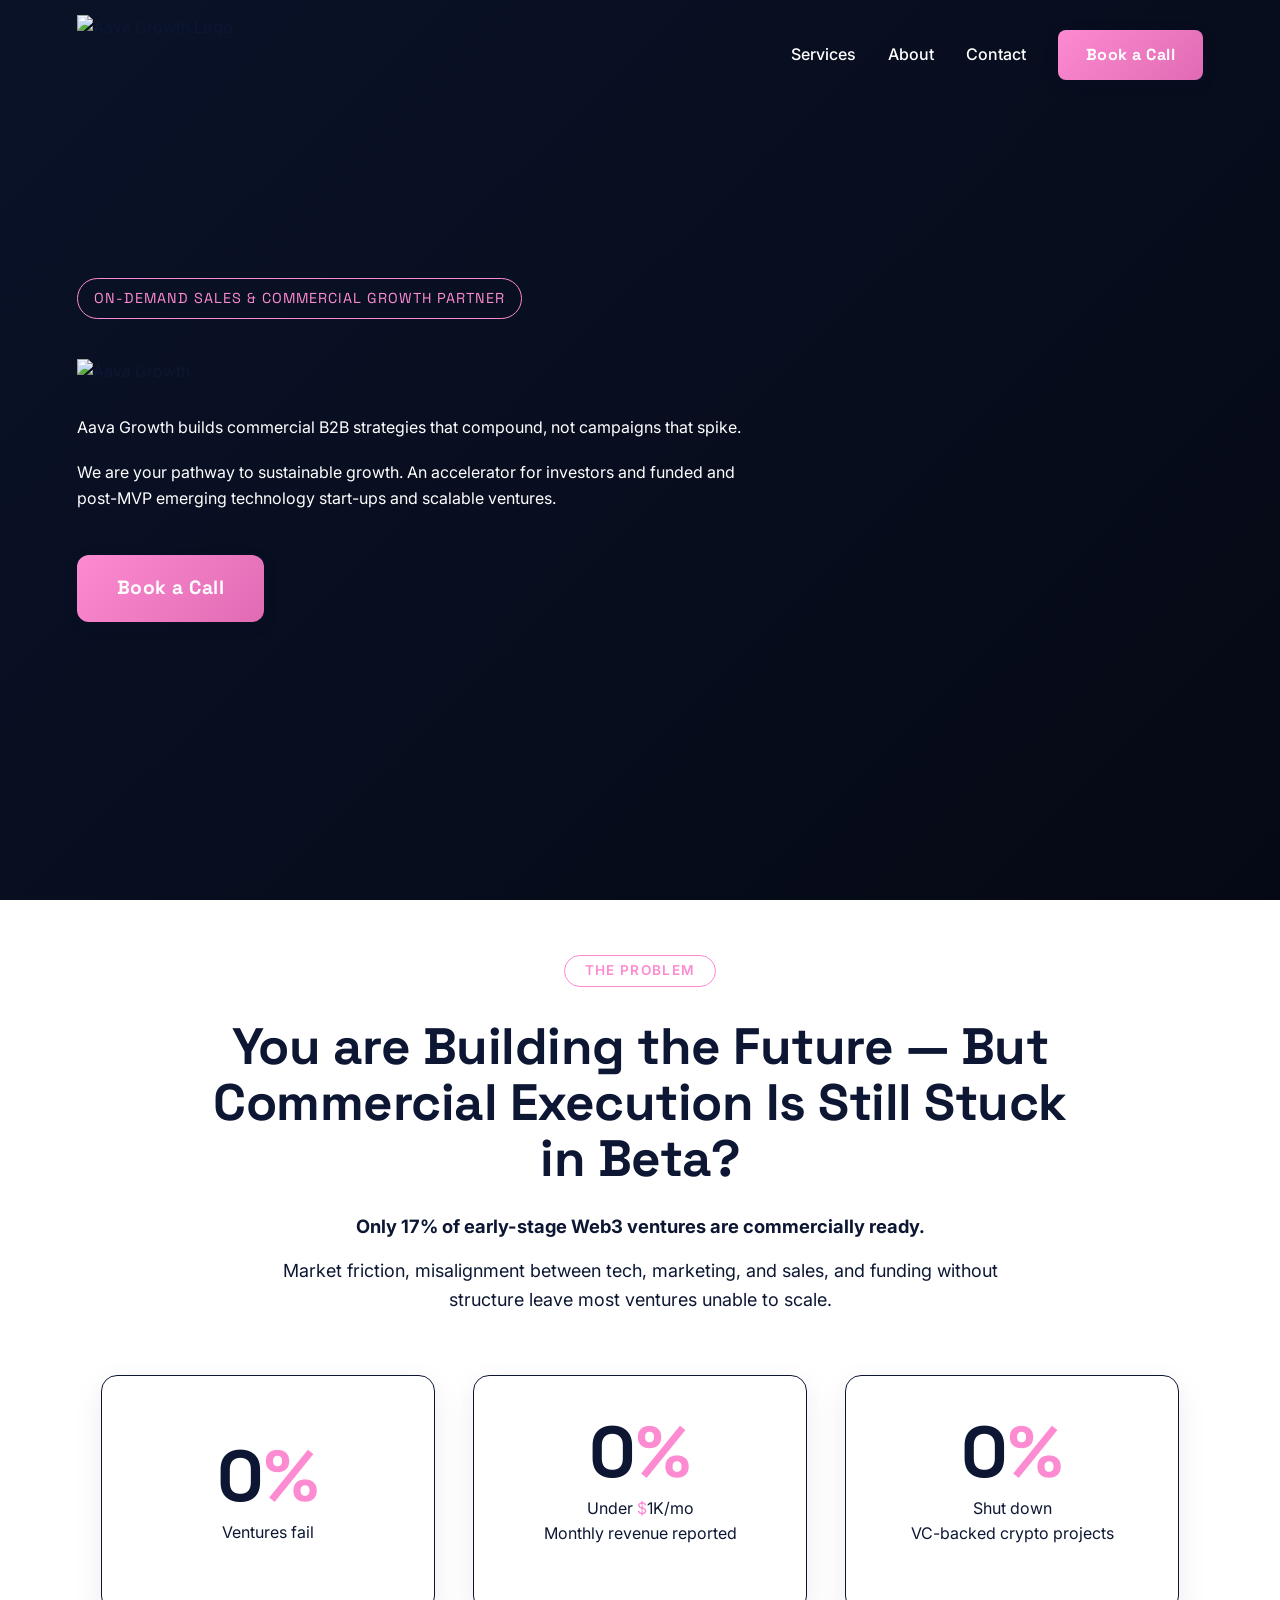
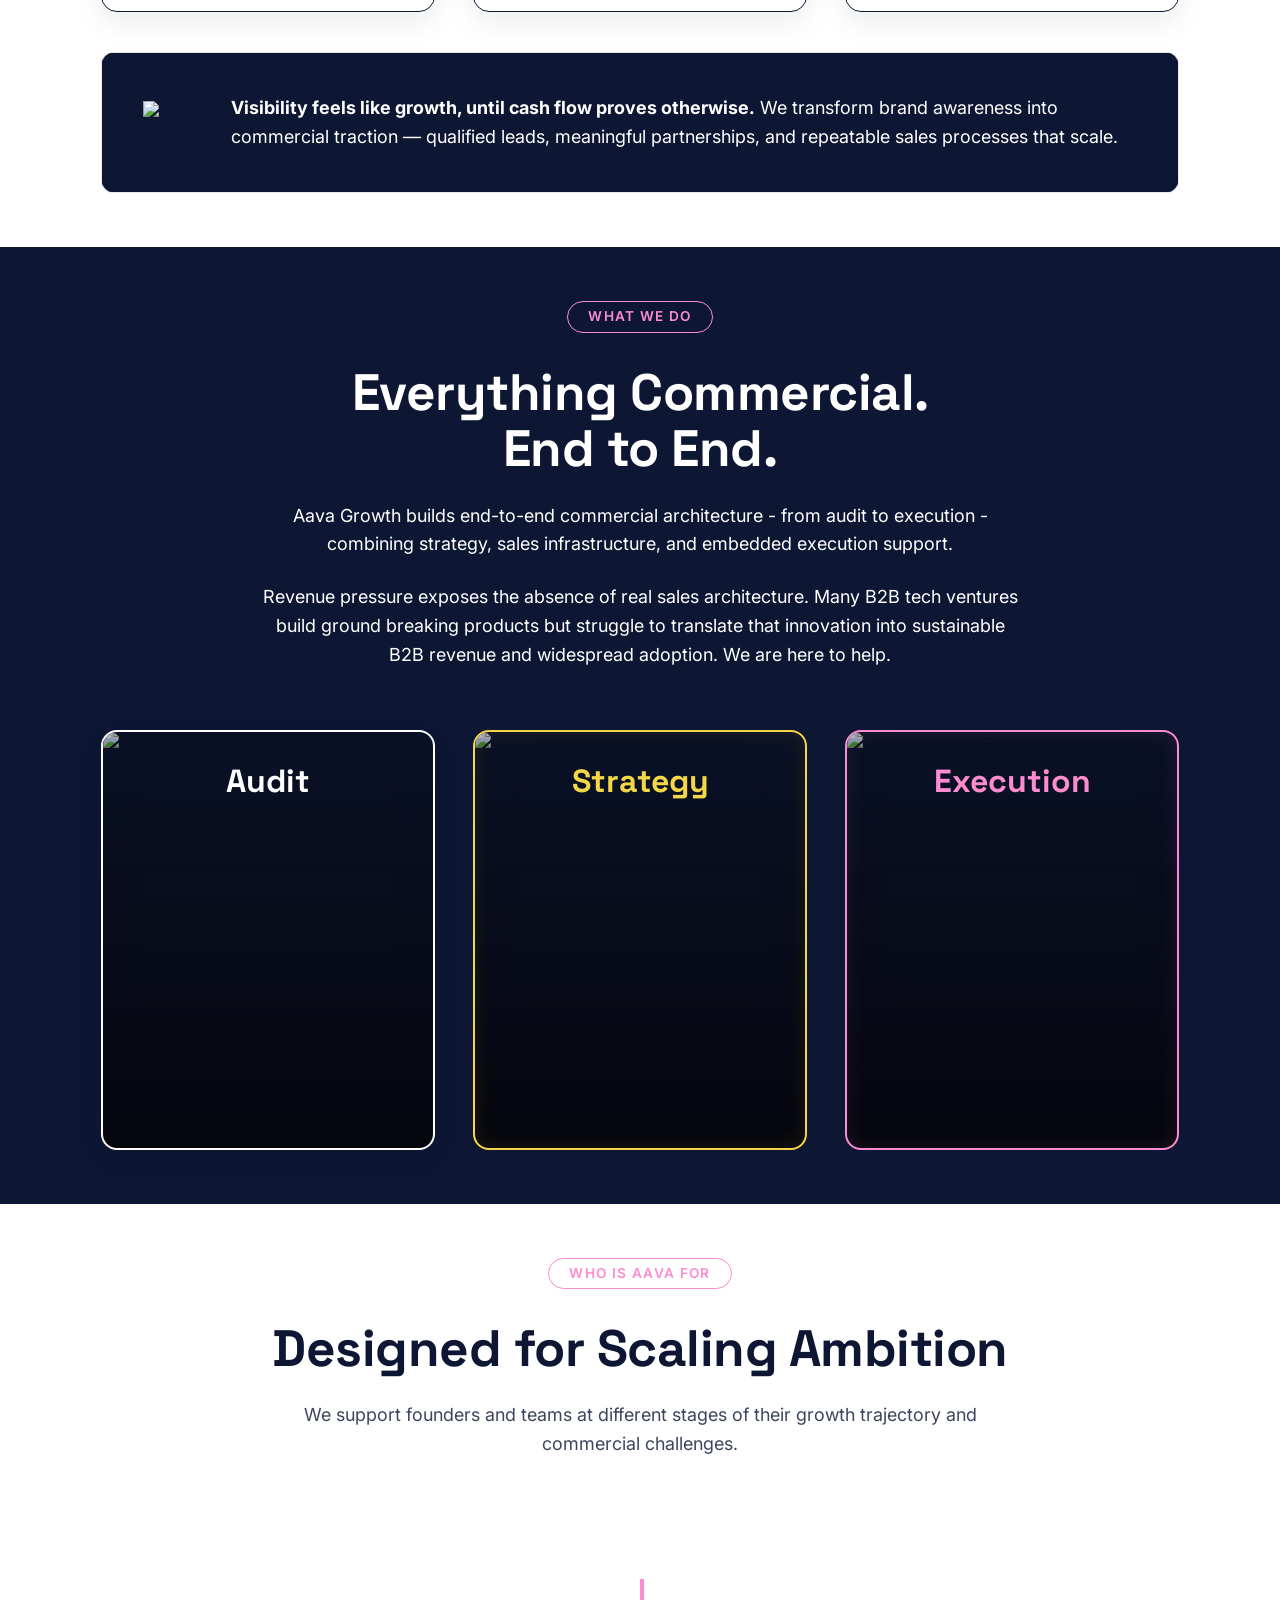
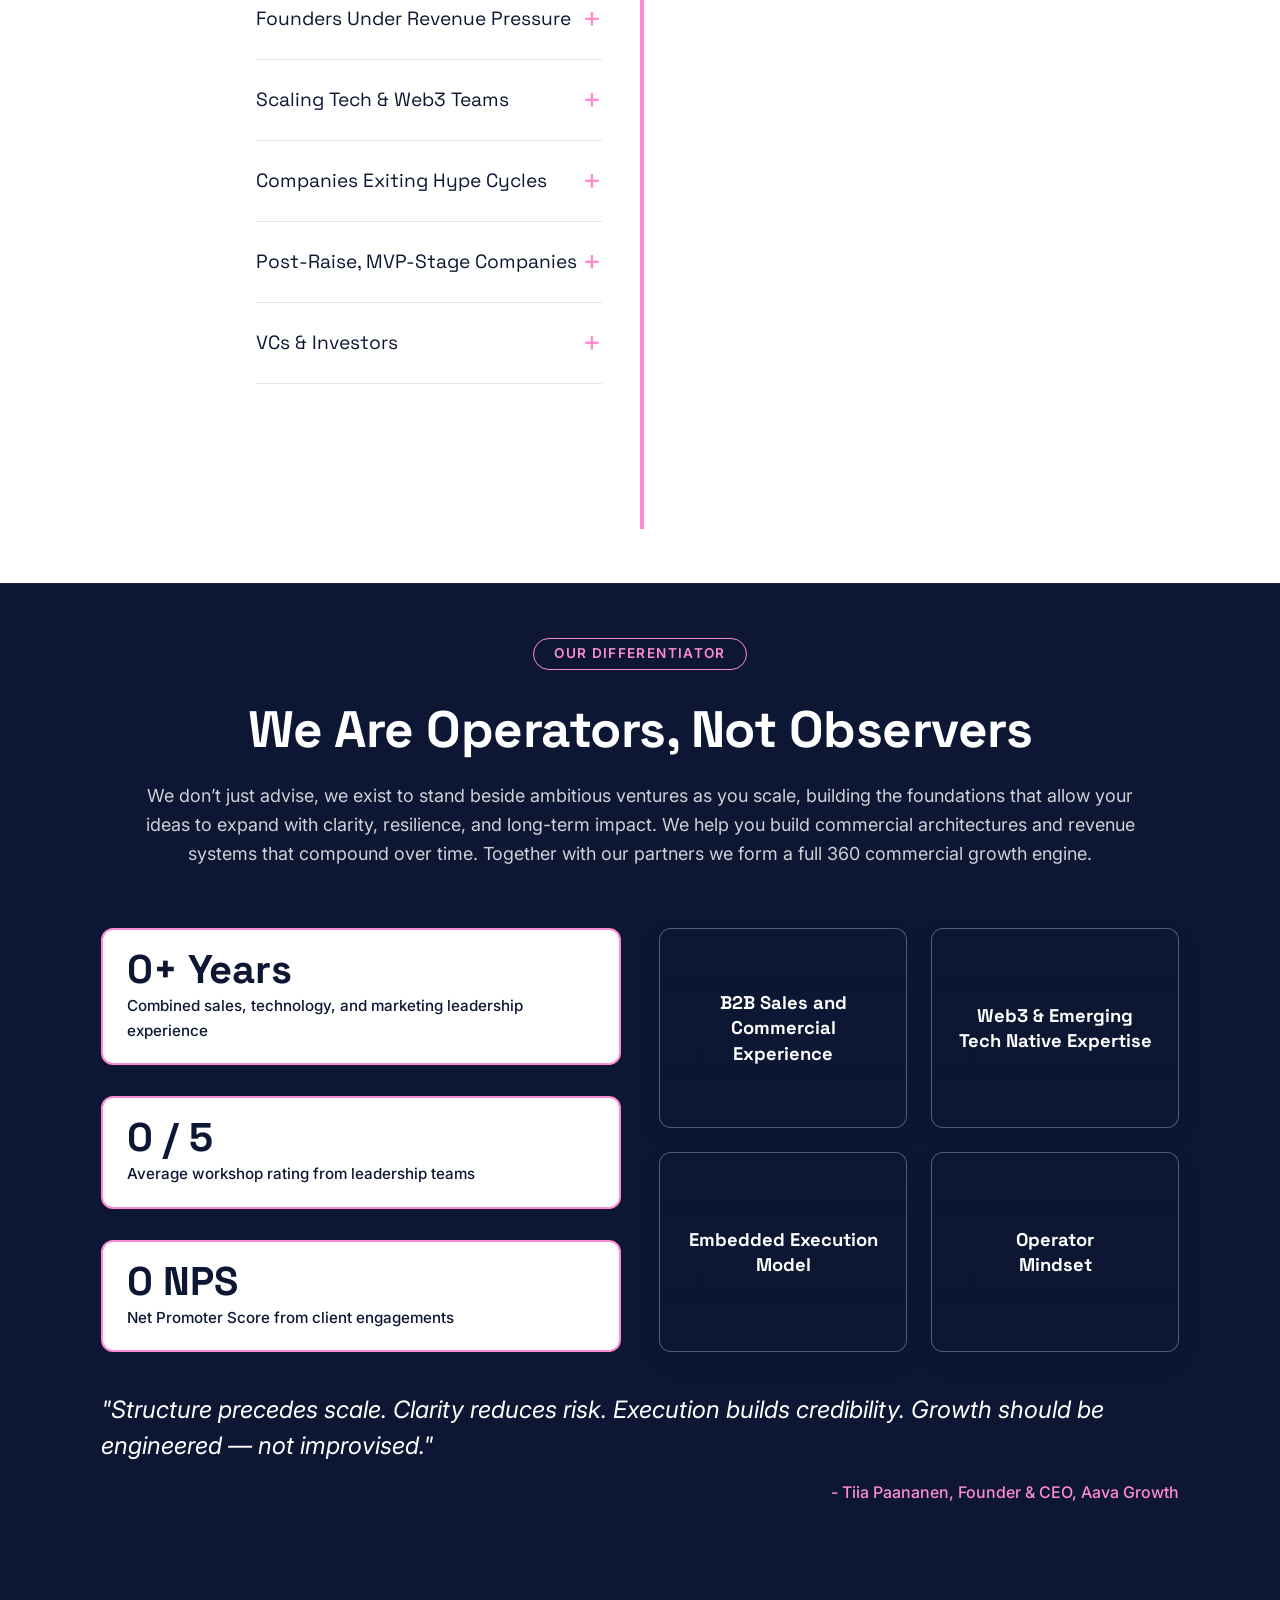
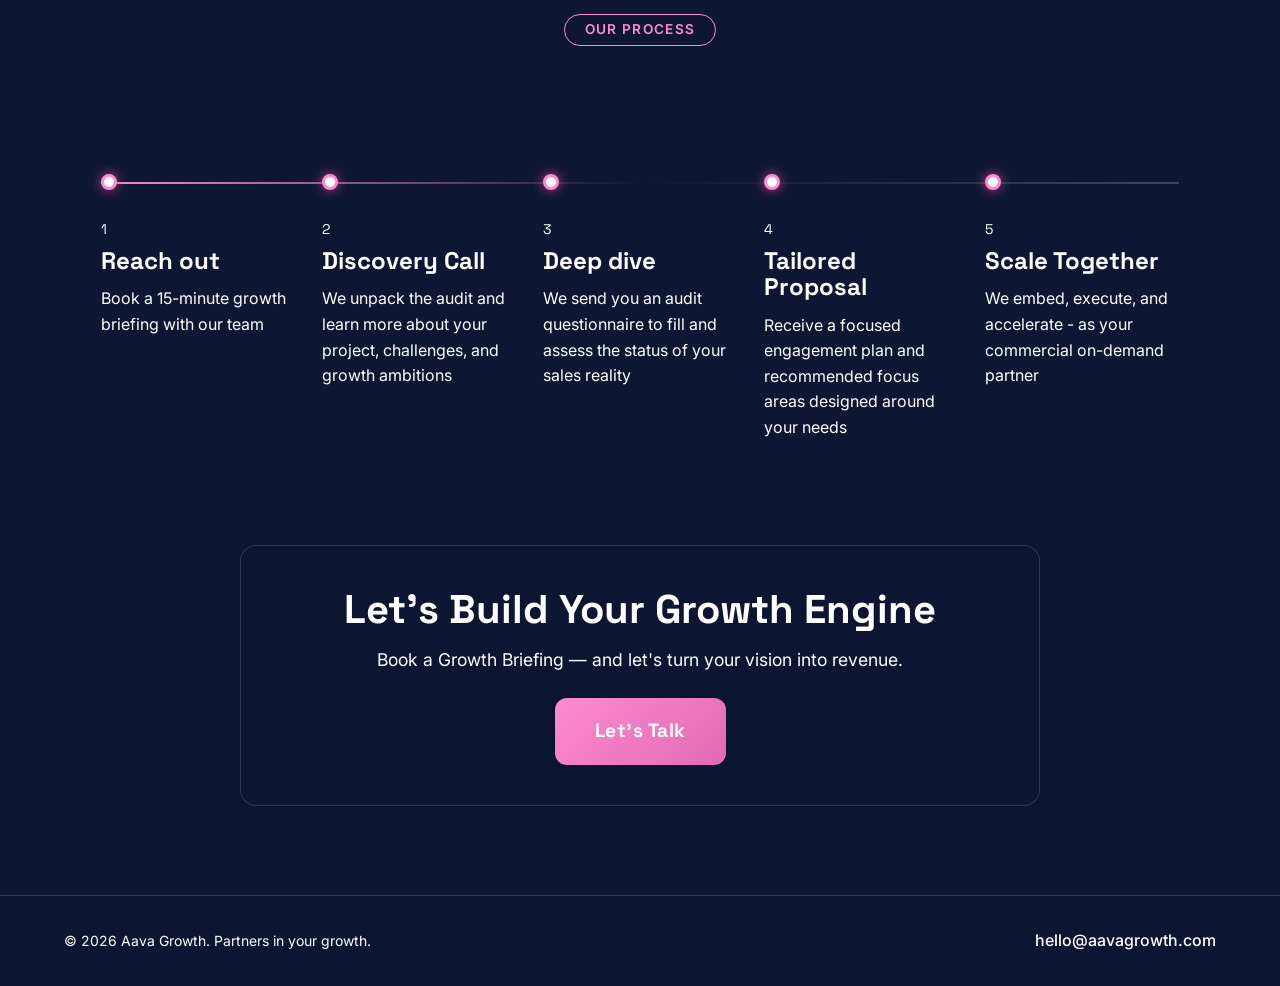
==== index.html @ 80ea5b13 "V6" ====
<!DOCTYPE html>
<html lang="en">

<head>
    <meta charset="UTF-8">
    <meta name="viewport" content="width=device-width, initial-scale=1.0">
    <title>Aava Growth | On-Demand Sales & Commercial Growth Partner</title>
    <meta name="description"
        content="Aava Growth is your B2B commercial operating system. An accelerator tailored for scalable emerging tech and post-MVP Web3 ventures.">

    <link rel="preconnect" href="https://fonts.googleapis.com">
    <link rel="preconnect" href="https://fonts.gstatic.com" crossorigin>
    <link
        href="https://fonts.googleapis.com/css2?family=Inter:wght@400;500;600&family=Space+Grotesk:wght@700;800&display=swap"
        rel="stylesheet">

    <link rel="stylesheet" href="styles.css">
</head>

<body>

    <!-- MOBILE NAVBAR (SIMPLIFIED FOR OVERLAY) -->
    <nav id="navbar" class="navbar">
        <div class="nav-container">
            <!-- Logo removed for Home page center-left placement -->
            <img src="Assets2/AAVA_white.png" alt="Aava Growth Logo" class="nav-logo">
            <div class="nav-links">
                <a href="services.html">Services</a>
                <a href="about.html">About</a>
                <a href="contact.html">Contact</a>
            </div>
            <div class="nav-cta">
                <a href="contact.html" class="btn btn-primary">Book a Call</a>
            </div>
        </div>
    </nav>

    <!-- FULL-SCREEN HERO SECTION -->
    <section id="hero" class="hero-section">
        <!-- Background Video -->
        <video autoplay loop muted playsinline class="hero-bg-video">
            <source src="Assets2/Luxury_Glass_Effect_Video_Creation.mp4" type="video/mp4">
        </video>
        
        <!-- Dark Overlay for Readability -->
        <div class="hero-overlay"></div>

        <!-- Left-Aligned Hero Content -->
        <div class="hero-content-container">
            <div class="hero-content">
                <!-- 1. The Badge -->
                <div class="hero-badge">
                    ON-DEMAND SALES & COMMERCIAL GROWTH PARTNER
                </div>

                <!-- 2. The Logo -->
                <img src="Assets2/AAVA_white.png" alt="Aava Growth" class="hero-logo-large main-hero-logo">

                <!-- 3. The Descriptive Paragraphs -->
                <div class="hero-description">
                    <p>Aava Growth builds commercial B2B strategies that compound, not campaigns that spike.</p>
                    <p>We are your pathway to sustainable growth. An accelerator for investors and funded and post-MVP emerging technology start-ups and scalable ventures.</p>
                </div>

                <!-- 4. The "Book a Call" Button -->
                <div class="hero-actions">
                    <a href="contact.html" class="btn btn-primary btn-large">Book a Call</a>
                </div>
            </div>
        </div>
    </section>

    <!-- STEP 2: THE PROBLEM -->
    <section id="problem" class="section problem-section">
        <div class="container">
            <div class="section-header text-center">
                <div class="subtitle-badge badge-alert">
                    THE PROBLEM
                </div>
                <h2 class="section-title">You are Building the Future — But Commercial Execution Is Still Stuck in Beta?</h2>
                <p class="section-subtitle">Only 17% of early-stage Web3 ventures are commercially ready.</p>
                <p class="section-description">
                    Market friction, misalignment between tech, marketing, and sales, and funding without structure leave most ventures unable to scale.
                </p>
            </div>

            <div class="stats-grid">
                <div class="stat-card">
                    <div class="stat-number"><span class="problem-val" data-target="95">0</span><span
                            class="stat-accent">%</span></div>
                    <div class="stat-label">Ventures fail</div>
                </div>
                <div class="stat-card">
                    <div class="stat-number"><span class="problem-val" data-target="77">0</span><span
                            class="stat-accent">%</span></div>
                    <div class="stat-label text-dark">Under <span class="stat-accent">$</span>1K/mo</div>
                    <p class="stat-sub text-dark">Monthly revenue reported</p>
                </div>
                <div class="stat-card">
                    <div class="stat-number"><span class="problem-val" data-target="45">0</span><span
                            class="stat-accent">%</span></div>
                    <div class="stat-label text-dark">Shut down</div>
                    <p class="stat-sub text-dark">VC-backed crypto projects</p>
                </div>
            </div>

            <div class="highlight-banner glass-panel banner-with-image">
                <div class="banner-content-wrapper" style="background-color: #0D1733 !important; background: #0D1733 !important; border-color: #0D1733 !important;">
                    <img src="Assets2/ICONS/Focus_pink.png" alt="Focus Icon" class="banner-custom-icon">
                    <div class="banner-text">
                        <p style="color: #FFFFFF !important;"><strong style="color: #FFFFFF !important;">Visibility feels like growth, until cash flow proves otherwise.</strong> We transform
                            brand awareness into commercial traction — qualified leads, meaningful partnerships, and
                            repeatable sales processes that scale.</p>
                    </div>
                </div>
            </div>
        </div>
        <img src="Assets2/ICONS/radiate-dark.png" alt="" aria-hidden="true" class="transition-icon transition-icon-top">
    </section>

    <!-- STEP 3: CORE SERVICES -->
    <section id="services" class="section services-section">
        <img src="Assets2/ICONS/radiate-white.png" alt="" aria-hidden="true" class="transition-icon transition-icon-bottom">
        <div class="container">
            <div class="section-header text-center">
                <div class="subtitle-badge badge-alert">
                    WHAT WE DO
                </div>
                <h2 class="section-title">Everything Commercial.<br>End to End.</h2>
                <p class="section-description">
                    Aava Growth builds end-to-end commercial architecture - from audit to execution - combining strategy, sales infrastructure, and embedded execution support.
                </p>
                <p class="section-description" style="margin-top: 24px;">
                    Revenue pressure exposes the absence of real sales architecture. Many B2B tech ventures build ground breaking products but struggle to translate that innovation into sustainable B2B revenue and widespread adoption. We are here to help.
                </p>
            </div>

            <div class="services-grid">
                <!-- Card 1: Audit -->
                <div class="flip-card audit-theme">
                    <div class="flip-card-inner">
                        <div class="flip-card-front glass-panel audit-front">
                            <img src="Assets2/pics/jeremy.jpg" alt="Audit" class="service-card-image">
                            <div class="card-content-overlay">
                                <h3 class="card-title">Audit</h3>
                            </div>
                        </div>
                        <div class="flip-card-back glass-panel">
                            <h3>Audit</h3>
                            <p>Independent assessment of sales and commercial readiness for scaling ventures and investors.</p>
                        </div>
                    </div>
                </div>

                <!-- Card 2: Strategy -->
                <div class="flip-card strategy-theme">
                    <div class="flip-card-inner">
                        <div class="flip-card-front glass-panel strategy-front">
                            <img src="Assets2/pics/Strategyplant.jpeg" alt="Strategy" class="service-card-image">
                            <div class="card-content-overlay">
                                <h3 class="card-title">Strategy</h3>
                            </div>
                        </div>
                        <div class="flip-card-back glass-panel strategy-back">
                            <h3 class="text-dark">Strategy</h3>
                            <p class="text-dark">Strategic sales architecture and commercial blueprints that transform vision into scalable revenue systems.</p>
                        </div>
                    </div>
                </div>

                <!-- Card 3: Execution -->
                <div class="flip-card execution-theme">
                    <div class="flip-card-inner">
                        <div class="flip-card-front glass-panel execution-front">
                            <img src="Assets2/pics/Executionplant.jpeg" alt="Execution" class="service-card-image">
                            <div class="card-content-overlay">
                                <h3 class="card-title">Execution</h3>
                            </div>
                        </div>
                        <div class="flip-card-back glass-panel">
                            <h3>Execution</h3>
                            <p>Hands-on sales support and embedded fractional commercial talent to accelerate revenue and scale sales.</p>
                        </div>
                    </div>
                </div>
            </div>
        </div>
    </section>

<section id="who-for" class="section who-for-section">
    <div class="container">
        <div class="section-header text-center">
            <div class="subtitle-badge badge-alert">WHO IS AAVA FOR</div>
            <h2 class="section-title">Designed for Scaling Ambition</h2>
            <p class="section-description" style="margin-top: 20px; color: rgba(13, 23, 51, 0.8);">We support founders and teams at different stages of their growth trajectory and commercial challenges.</p>
        </div>
        
        <div class="who-for-layout">
            <div class="who-for-default"></div>

            <div class="who-for-list">
                <div class="who-for-item">
                    <div class="who-for-title">Founders Under Revenue Pressure <span class="plus-icon">+</span></div>
                    <div class="who-for-content bg-founders">
                        <h4>Founders Under Revenue Pressure</h4>
                        <p>You’ve built something real — but revenue isn’t keeping pace with expectations. Aava helps replace ad-hoc selling and scattered activity with a structured commercial engine designed to produce predictable B2B revenue.</p>
                    </div>
                </div>
                <div class="who-for-item">
                    <div class="who-for-title">Scaling Tech & Web3 Teams <span class="plus-icon">+</span></div>
                    <div class="who-for-content bg-web3">
                        <h4>Scaling Tech & Web3 Teams</h4>
                        <p>Your product works and the market opportunity is clear, but your go-to-market lacks structure. Aava embeds into your business to design and operationalize the B2B sales architecture required to scale.</p>
                    </div>
                </div>
                <div class="who-for-item">
                    <div class="who-for-title">Companies Exiting Hype Cycles <span class="plus-icon">+</span></div>
                    <div class="who-for-content bg-companies">
                        <h4>Companies Exiting Hype Cycles</h4>
                        <p>You’ve had visibility, community growth, or market buzz — but attention hasn’t translated into revenue. Aava replaces reactive tactics with disciplined commercial systems that turn momentum into sustainable, owned growth.</p>
                    </div>
                </div>
                <div class="who-for-item">
                    <div class="who-for-title">Post-Raise, MVP-Stage Companies <span class="plus-icon">+</span></div>
                    <div class="who-for-content bg-post">
                        <h4>Post-Raise, MVP-Stage Companies</h4>
                        <p>You’ve secured funding and your MVP is live. This is the moment to build the commercial foundations early — before scaling headcount or burning runway — so growth becomes structured, repeatable, and investor-credible.</p>
                    </div>
                </div>
                <div class="who-for-item">
                    <div class="who-for-title">VCs & Investors <span class="plus-icon">+</span></div>
                    <div class="who-for-content bg-vcs">
                        <h4>VCs & Investors</h4>
                        <p>You’re evaluating a project and need more than a pitch deck. Aava’s Assessment Service provides independent, rigorous due diligence — assessing technology fundamentals, financial health, marketing traction, and sales readiness — so you can invest with confidence, not assumption.</p>
                    </div>
                </div>
            </div>
        </div>
    </div>
</section>

    <!-- STEP 5: THE AAVA DIFFERENCE -->
    <section id="difference" class="section difference-section">
        <div class="container">
            <div class="section-header">
                <div class="text-center">
                    <div class="subtitle-badge badge-alert">OUR DIFFERENTIATOR</div>
                </div>
                <h2 class="section-title text-center text-white">We Are Operators, Not Observers</h2>
                <p class="section-description text-center text-white" style="margin: 20px auto 0 auto; max-width: 1000px; color: rgba(255,255,255,0.8) !important;">
                    We don’t just advise, we exist to stand beside ambitious ventures as you scale, building the foundations that allow your ideas to expand with clarity, resilience, and long-term impact. We help you build commercial architectures and revenue systems that compound over time. Together with our partners we form a full 360 commercial growth engine.
                </p>
            </div>

            <div class="split-layout">
                <!-- Left Column: Metrics -->
                <div class="metrics-column">
                    <div class="metric-card glass-panel metric-pink">
                        <div class="metric-number"><span id="counter-years" class="counter-val"
                                data-target="200">0</span>+ Years</div>
                        <p class="metric-label">Combined sales, technology, and marketing leadership experience</p>
                    </div>

                    <div class="metric-card glass-panel metric-yellow">
                        <div class="metric-number"><span id="counter-rating" class="counter-val"
                                data-target="4.8">0</span> / 5</div>
                        <p class="metric-label">Average workshop rating from leadership teams</p>
                    </div>

                    <div class="metric-card glass-panel metric-white">
                        <div class="metric-number"><span id="counter-nps" class="counter-val" data-target="89">0</span>
                            NPS</div>
                        <p class="metric-label">Net Promoter Score from client engagements</p>
                    </div>
                </div>

                <!-- Right Column: Differentiators Grid -->
                <div class="differentiators-column">

                    <div class="flip-card diff-flip-card">
                        <div class="flip-card-inner">
                            <div class="flip-card-front diff-b2b-front">
                                <h4 class="text-white text-center m-0">B2B Sales and Commercial Experience</h4>
                            </div>
                            <div class="flip-card-back">
                                <p class="text-white text-center">Vetted pool of B2B sales talents ready to be plugged into your project for short or long term.</p>
                            </div>
                        </div>
                    </div>

                    <div class="flip-card diff-flip-card">
                        <div class="flip-card-inner">
                            <div class="flip-card-front diff-web3-front">
                                <h4 class="text-white text-center m-0">Web3 & Emerging Tech Native Expertise</h4>
                            </div>
                            <div class="flip-card-back">
                                <p class="text-white text-center">Deep understanding of decentralized and emerging technologies with community-driven models. We speak your language.</p>
                            </div>
                        </div>
                    </div>

                    <div class="flip-card diff-flip-card">
                        <div class="flip-card-inner">
                            <div class="flip-card-front diff-embedded-front">
                                <h4 class="text-white text-center m-0">Embedded Execution Model</h4>
                            </div>
                            <div class="flip-card-back">
                                <p class="text-white text-center">Seamless integration with your existing teams, working side-by-side to implement strategies and drive measurable results.</p>
                            </div>
                        </div>
                    </div>

                    <div class="flip-card diff-flip-card">
                        <div class="flip-card-inner">
                            <div class="flip-card-front diff-operator-front">
                                <h4 class="text-white text-center m-0">Operator<br>Mindset</h4>
                            </div>
                            <div class="flip-card-back">
                                <p class="text-white text-center">We don't just advise; we embed ourselves as part of your team, bringing real-world, hands-on execution experience.</p>
                            </div>
                        </div>
                    </div>

                </div>
            </div>

            <div class="founder-quote">
                <blockquote>
                    "Structure precedes scale. Clarity reduces risk. Execution builds credibility. Growth should
                    be engineered — not improvised."
                </blockquote>
                <div class="quote-author">- Tiia Paananen, Founder & CEO, Aava Growth</div>
            </div>
        </div>
    </section>

    <!-- STEP 5: PROCESS & FOOTER -->
    <section id="process" class="section process-section">
        <div class="container">
            <div class="section-header text-center">
          <div class="section-header text-center">
              <div class="subtitle-badge badge-alert">OUR PROCESS</div>
          </div>
            </div>

            <!-- Horizontal Timeline -->
            <div class="pipeline-container">
                <div class="process-step">
                    <div class="step-marker"></div>
                    <span class="step-number">1</span>
                    <h4>Reach out</h4>
                    <p>Book a 15-minute growth briefing with our team</p>
                </div>
                <div class="process-step">
                    <div class="step-marker"></div>
                    <span class="step-number">2</span>
                    <h4>Discovery Call</h4>
                    <p>We unpack the audit and learn more about your project, challenges, and growth ambitions</p>
                </div>
                <div class="process-step">
                    <div class="step-marker"></div>
                    <span class="step-number">3</span>
                    <h4>Deep dive</h4>
                    <p>We send you an audit questionnaire to fill and assess the status of your sales reality</p>
                </div>
                <div class="process-step">
                    <div class="step-marker"></div>
                    <span class="step-number">4</span>
                    <h4>Tailored Proposal</h4>
                    <p>Receive a focused engagement plan and recommended focus areas designed around your needs</p>
                </div>
                <div class="process-step">
                    <div class="step-marker"></div>
                    <span class="step-number">5</span>
                    <h4>Scale Together</h4>
                    <p>We embed, execute, and accelerate - as your commercial on-demand partner</p>
                </div>
            </div>

            <!-- Final CTA -->
            <div class="cta-container">
                <h2 class="text-dark">Let's Build Your Growth Engine</h2>
                <p class="text-dark">Book a Growth Briefing — and let's turn your vision into revenue.</p>
                <div class="hero-actions" style="margin-top: 32px;">
                    <a href="contact.html" class="btn btn-primary btn-large">Let's Talk</a>
                </div>
            </div>
        </div>

        <footer class="footer">
            <div class="container" style="display: flex; justify-content: space-between; align-items: center; width: 100%;">
                <p>&copy; 2026 Aava Growth. Partners in your growth.</p>
                <a href="mailto:hello@aavagrowth.com" class="footer-link">hello@aavagrowth.com</a>
            </div>
        </footer>

        <div class="process-video-wrapper">
            <video id="process-bg-video" autoplay loop muted playsinline>
                <source src="Assets2/Luxury_Glass_Effect_Video_Creation.mp4" type="video/mp4">
            </video>
            <div class="process-video-overlay"></div>
        </div>
    </section>

    <!-- STEP 6: ABOUT US -->


    <script src="script.js"></script>
</body>

</html>
---- styles.css ----
:root {
    /* LIGHT CORPORATE DASHBOARD BACKGROUNDS */
    --bg-primary: #FFFFFF;
    /* Pure white */
    --bg-secondary: #F8F9FA;
    /* Very light gray for alternate sections */
    --bg-tertiary: #FFFFFF;
    /* White for cards */

    /* PRIMARY ACCENTS */
    --primary-400: #FD8BD1;
    /* Hover states / Brand Pink */
    --primary-500: #FD8BD1;
    /* Main base - Brand Pink */
    --primary-600: #E06BB4;
    /* Active buttons (darker pink) */
    --secondary-accent: #0D1733;
    /* Deep navy accent */

    /* TEXT COLORS */
    --text-main: #0D1733;
    --text-muted: rgba(13, 23, 51, 0.75);

    /* FONTS */
    --font-heading: 'Space Grotesk', sans-serif;
    --font-body: 'Inter', sans-serif;

    /* SPACING & SIZING */
    --section-padding: 100px 24px;
    --container-max-width: 1200px;
    --nav-height: clamp(90px, 10vh, 120px); /* Dynamically scales the height allowance */
}

* {
    margin: 0;
    padding: 0;
    box-sizing: border-box;
}

body {
    background-color: var(--bg-primary);
    color: var(--text-main);
    font-family: var(--font-body);
    line-height: 1.6;
    overflow-x: hidden;
    -webkit-font-smoothing: antialiased;
}

/* TYPOGRAPHY */
h1,
h2,
h3,
h4 {
    font-family: var(--font-heading);
    font-weight: 700;
    line-height: 1.1;
    margin-bottom: 24px;
}

p {
    color: var(--text-muted);
    margin-bottom: 24px;
    font-size: clamp(1rem, 1.1vw, 1.125rem);
}

/* COMPONENTS */
.container {
    max-width: var(--container-max-width);
    margin: 0 auto;
    padding: 0 24px;
}

.section {
    padding: clamp(60px, 8vh, 120px) 24px;
    min-height: 100vh;
    display: flex;
    flex-direction: column;
    justify-content: center;
}

/* Targets all sections except the hero */
section:not(#hero) {
    /* Forces the section to fit exactly in the remaining screen space */
    min-height: calc(100vh - var(--nav-height)); 

    /* Prevents the sticky navbar from covering the top of the section when clicking anchor links */
    scroll-margin-top: var(--nav-height); 

    /* Centers the content dynamically in the newly calculated space */
    display: flex;
    flex-direction: column;
    justify-content: center;

    /* Fluid padding to ensure content breathes on all screen sizes */
    padding: clamp(40px, 6vh, 80px) clamp(24px, 6vw, 80px);
}

.section-header {
    margin-bottom: 60px;
}

.text-center {
    text-align: center;
}

.text-white {
    color: #fff !important;
}

.text-dark {
    color: var(--text-main) !important;
}

.badge-alert {
    display: inline-flex;
    align-items: center;
    gap: 8px;
    color: var(--primary-400);
    border-color: rgba(236, 72, 153, 0.4);
}

.section-title {
    font-size: clamp(2rem, 4vw, 3.5rem);
    color: var(--text-main);
    max-width: 900px;
    margin: 0 auto 24px; /* Default margin-bottom, margin-top will be 0 when below badge */
    letter-spacing: -0.5px;
}

.subtitle-badge {
    display: inline-block;
    padding: 8px 20px; /* Precise internal spacing */
    font-size: clamp(0.7rem, 1.2vw, 0.85rem); /* Identical fluid sizing */
    font-weight: 600;
    letter-spacing: 0.1em;
    text-transform: uppercase;
    border-radius: 50px; /* Perfect oval shape */
    border: 1px solid #FD8BD1 !important;
    color: #FD8BD1 !important;
    margin-bottom: 32px; /* This locks the distance to the text below it */
    line-height: 1;
}

.section-subtitle {
    font-size: 1.15rem;
    font-weight: 700;
    color: var(--text-main);
    margin-bottom: 16px;
    max-width: 800px;
    margin-left: auto;
    margin-right: auto;
}

.section-description {
    max-width: clamp(600px, 60vw, 800px);
    margin: 0 auto;
    font-size: clamp(1rem, 1.5vw, 1.125rem);
}

.glass-panel {
    background: rgba(255, 255, 255, 0.1);
    backdrop-filter: blur(24px);
    -webkit-backdrop-filter: blur(24px);
    border: 1px solid rgba(13, 23, 51, 0.1);
    border-radius: 12px;
}

.btn {
    display: inline-flex;
    align-items: center;
    justify-content: center;
    padding: 12px 28px;
    border-radius: 8px;
    font-family: var(--font-heading);
    font-weight: 700;
    text-decoration: none;
    transition: all 0.3s ease;
    cursor: pointer;
    letter-spacing: 0.5px;
}

.btn-primary {
    background: linear-gradient(135deg, var(--primary-500), var(--primary-600));
    color: #fff;
    border: none;
    box-shadow: 0 4px 14px rgba(13, 23, 51, 0.15);
}

.btn-primary:hover {
    background: linear-gradient(135deg, var(--primary-600), var(--primary-400));
    transform: translateY(-2px) scale(1.02);
    box-shadow: 0 8px 24px rgba(13, 23, 51, 0.2);
}

.btn-large {
    padding: 18px 40px;
    font-size: 1.2rem;
    border-radius: 12px;
}

/* NAVBAR STRUCURE */
.navbar {
    position: fixed;
    top: 0;
    left: 0;
    width: 100%;
    z-index: 1000;
    padding: 15px 0;
    transition: all 0.4s ease;
    background: transparent;
    border: none;
    min-height: var(--nav-height);
}

.navbar.scrolled {
    background: rgba(13, 23, 51, 0.45);
    border-bottom: 1px solid rgba(255, 255, 255, 0.05);
}

.nav-container {
    max-width: 100%;
    margin: 0 auto;
    padding-left: clamp(24px, 6vw, 80px);
    padding-right: clamp(24px, 6vw, 80px);
    display: flex;
    justify-content: space-between;
    align-items: center;
}

.nav-logo {
    height: 80px;
    width: auto;
    opacity: 0;
    visibility: hidden;
    transition: opacity 0.3s ease, visibility 0.3s ease;
}

.nav-logo.visible {
    opacity: 1;
    visibility: visible;
}

.nav-links {
    display: none;
    /* Mobile hidden by default, shown on larger screens */
    gap: 32px;
    align-items: center;
    margin-left: auto;
    margin-right: 32px;
}

@media (min-width: 900px) {
    .nav-links {
        display: flex;
    }
}

.nav-links a {
    color: #FFFFFF;
    text-decoration: none;
    font-family: var(--font-body);
    font-weight: 500;
    font-size: 1rem;
    transition: color 0.3s ease;
}

.nav-links a:hover {
    color: var(--primary-500);
}

/* --- HERO SECTION (FULL SCREEN REFACTOR) --- */
.hero-section {
    position: relative;
    height: 100vh;
    width: 100%;
    overflow: hidden;
    background-color: #000;
}

.hero-bg-video {
    position: absolute;
    inset: 0;
    width: 100%;
    height: 100%;
    object-fit: cover;
    z-index: 0;
}

.hero-overlay {
    position: absolute;
    inset: 0;
    background: linear-gradient(135deg, rgba(13, 23, 51, 0.8) 0%, rgba(13, 23, 51, 0.4) 100%);
    z-index: 1;
}

.hero-content-container {
    position: relative;
    z-index: 2;
    height: 100%;
    width: 100%;
    display: flex;
    flex-direction: column;
    justify-content: center;
    align-items: flex-start;
    /* This pulls it to the left edge with a safe breathing room margin */
    padding-left: clamp(24px, 6vw, 80px); 
    margin: 0;
}

.hero-content {
    display: flex;
    flex-direction: column;
    justify-content: center;
    align-items: flex-start; /* THIS FORCES EVERYTHING LEFT */
    text-align: left;
    height: 100%;
    max-width: 700px; /* Constrains text width naturally */
}

.hero-badge {
    display: inline-block;
    border: 1px solid #FD8BD1 !important;
    border-radius: 50px;
    padding: 8px 16px;
    font-size: clamp(0.7rem, 1.5vw, 0.9rem);
    letter-spacing: 1px;
    text-transform: uppercase;
    color: #FD8BD1 !important;
    margin-bottom: 40px;
    font-family: var(--font-heading);
    align-self: flex-start; /* Ensure badge doesn't stretch */
}

.hero-logo-large {
    display: block;
    margin: 0 0 30px 0;
    max-width: clamp(250px, 40vw, 500px);
    height: auto;
}

.hero-text-block {
    max-width: clamp(400px, 45vw, 650px);
}

.hero-description {
    font-size: clamp(1rem, 1.5vw, 1.25rem);
    color: #FFFFFF;
    line-height: 1.6;
    margin-bottom: 24px;
    color: #FFFFFF !important; /* Ensure visibility on video */
}

.hero-description p {
    color: #FFFFFF;
    margin-bottom: 20px;
}


/* STEP 2: THE PROBLEM SECTION */
.problem-section {
    position: relative;
    /* The white gradient acts as an 85% opacity overlay to fade the image */
    background: linear-gradient(rgba(255, 255, 255, 0.85), rgba(255, 255, 255, 0.85)), url('Assets2/pics/jeremy.jpg');
    background-size: cover;
    background-position: center;
    background-repeat: no-repeat;
    /* Ensure text color remains dark */
    color: #0D1733; 
    border-top: 1px solid rgba(255, 255, 255, 0.05);
    overflow: visible; /* Ensure icon isn't clipped */
}

/* Fix contrast and standardize badge for white background */
.problem-section .section-title,
.problem-section .section-description {
    color: #0D1733 !important;
}

.problem-section .section-title {
    margin-top: 0 !important;
}


.problem-section .container {
    position: relative;
    z-index: 2; /* Content above video and overlay */
}

.problem-video {
    position: absolute;
    top: 0;
    left: 0;
    width: 100%;
    height: 100%;
    object-fit: cover;
    z-index: 0;
    filter: saturate(0); /* Zero saturation */
    opacity: 0.6; /* Adjust opacity for better text contrast if needed */
}

.video-fade-overlay {
    position: absolute;
    top: 0;
    left: 0;
    width: 100%;
    height: 100%;
    z-index: 1;
    background: rgba(255, 255, 255, 0.85);
    backdrop-filter: blur(12px);
    -webkit-backdrop-filter: blur(12px);
    pointer-events: none;
}

.stats-grid {
    display: grid;
    grid-template-columns: repeat(3, 1fr);
    gap: clamp(20px, 3vw, 40px);
    margin-bottom: 40px;
}

.stat-card {
    background: rgba(255, 255, 255, 0.3);
    border: 1px solid #0D1733;
    color: #0D1733;
    border-radius: 16px;
    padding: 40px 24px;
    display: flex;
    flex-direction: column;
    justify-content: center;
    text-align: center;
    height: 100%;
    box-shadow: 0 10px 30px rgba(13, 23, 51, 0.08);
    transition: transform 0.3s ease, border-color 0.3s ease, box-shadow 0.3s ease;
}

.stat-card:hover {
    transform: translateY(-8px); /* Creates the "pop-up" lift effect */
    border-color: #F3D747; /* Changes border to the requested yellow/gold */
    box-shadow: 0 10px 20px rgba(13, 23, 51, 0.1); /* Adds depth when lifted */
}

/* BANNER WITH IMAGE */
.banner-with-image {
    padding: 0;
    display: grid;
    position: relative;
    overflow: hidden;
}

.banner-image-wrapper {
    position: absolute;
    inset: 0;
    z-index: 0;
}

.banner-growth-image {
    width: 100%;
    height: 100%;
    object-fit: cover;
    object-position: right center;
    display: block;
    border: 2px solid var(--primary-500);
}

.banner-image-overlay {
    position: absolute;
    inset: 0;
    background: linear-gradient(to right, rgba(255, 255, 255, 0.98) 0%, rgba(255, 255, 255, 0.7) 40%, rgba(255, 255, 255, 0.0) 100%);
}

.banner-content-wrapper {
    width: 100%;
    max-width: 100%; /* Ensure text uses full width */
    position: relative;
    z-index: 2;
    padding: 40px;
    display: flex;
    align-items: center;
    gap: 40px; /* Space between icon and text */
    border: 1px solid #0D1733 !important;
    background-color: #F3D747 !important;
    background: #F3D747 !important;
}

.banner-content-wrapper:hover {
    transform: none !important;
    border-color: #0D1733 !important;
    box-shadow: none !important;
}
.banner-custom-icon {
    height: 48px !important;
    width: auto !important;
    max-width: 48px;
    object-fit: contain;
    flex-shrink: 0;
    margin-top: 4px;
}

.banner-content-wrapper p {
    color: #0D1733;
    font-size: 1.125rem;
    margin: 0;
}

.banner-content-wrapper p strong {
    font-weight: 700;
    color: #0D1733;
}

.banner-icon {
    flex-shrink: 0;
    margin-top: 2px;
}

@media (max-width: 900px) {
    .stats-grid,
    .services-grid {
        grid-template-columns: 1fr;
    }

    .banner-content-wrapper {
        max-width: 100%;
        padding: 32px 24px;
    }

    .banner-image-overlay {
        background: linear-gradient(to right, rgba(15, 15, 26, 0.98) 20%, rgba(15, 15, 26, 0.85) 60%, rgba(15, 15, 26, 0.4) 100%);
    }
}

/* STEP 3: CORE SERVICES */
.services-section {
    background-color: #0D1733;
    position: relative;
    padding: clamp(60px, 8vh, 120px) 24px;
}

.services-section .section-title,
.services-section .section-description {
    color: #FFFFFF !important;
}

.services-section .section-title {
    margin-top: 0 !important;
}


.services-grid {
    display: grid;
    grid-template-columns: repeat(3, 1fr);
    gap: clamp(20px, 3vw, 40px);
}

/* 3D FLIP CARDS */
.flip-card {
    background-color: transparent;
    height: 420px; /* Increased from 380px to give text room to wrap on laptops */
    perspective: 1000px;
    border-radius: 16px;
    width: 100%;
}

.flip-card-inner {
    position: relative;
    width: 100%;
    height: 100%;
    text-align: center;
    transition: transform 0.8s cubic-bezier(0.175, 0.885, 0.32, 1.275);
    transform-style: preserve-3d;
}

.flip-card:hover .flip-card-inner {
    transform: rotateY(180deg);
}

.flip-card-front,
.flip-card-back {
    position: absolute;
    width: 100%;
    height: 100%;
    -webkit-backface-visibility: hidden;
    backface-visibility: hidden;
    padding: 0;
    display: flex;
    flex-direction: column;
    justify-content: flex-start;
    align-items: center;
    border-radius: 16px;
    background: rgba(255, 255, 255, 0.85);
    backdrop-filter: blur(24px);
    -webkit-backdrop-filter: blur(24px);
    border: 2px solid var(--secondary-accent);
    transition: box-shadow 0.3s ease, border-color 0.3s ease;
    box-shadow: 0 10px 30px rgba(13, 23, 51, 0.05);
    overflow: hidden;
}

.service-card-image {
    position: absolute;
    top: 0;
    left: 0;
    width: 100%;
    height: 100%;
    object-fit: cover;
    z-index: 1; /* Puts the image in the background */
    filter: brightness(0.7); /* Darker tint for text readability */
    margin: 0;
    padding: 0;
}

.card-content-overlay {
    position: relative;
    z-index: 2; /* Pulls the text in front of the image */
    width: 100%;
    height: 100%;
    display: flex;
    flex-direction: column;
    justify-content: flex-start; /* Pushes the title exactly to the top */
    padding: 32px 24px;
}

.flip-card-front h3, .flip-card-back h3 {
    position: absolute;
    top: 32px;
    left: 0;
    width: 100%; /* Spans the full width of the card */
    text-align: center; /* Perfectly centers the text horizontally */
    margin: 0;
    z-index: 10;
    font-size: 1.5rem;
    font-weight: 700;
}

/* Center the main text on the back */
.flip-card-back {
    position: relative;
    display: flex;
    align-items: center; /* Centers vertically */
    justify-content: center; /* Centers horizontally */
    padding: 80px 24px 24px 24px; /* Leaves room for the absolute title at the top */
    text-align: center;
}

/* THEME CLASSES */

/* Audit Theme (Card 1) */
.audit-theme .flip-card-front, .audit-theme .flip-card-back {
    border: 2px solid #FFFFFF;
}
/* Front title is White */
.audit-theme .flip-card-front h3 {
    color: #FFFFFF;
}
/* Back is White background, Dark Navy text & title */
.audit-theme .flip-card-back {
    background-color: #FFFFFF;
    color: #0D1733;
}
.audit-theme .flip-card-back h3 {
    color: #0D1733;
}

/* Strategy Theme (Card 2) */
.strategy-theme .flip-card-front, .strategy-theme .flip-card-back {
    border: 2px solid #F3D747;
}
/* Front title is Yellow */
.strategy-theme .flip-card-front h3 {
    color: #F3D747;
}
/* Back is White background, Dark Navy text & title */
.strategy-theme .flip-card-back {
    background-color: #FFFFFF !important;
    color: #0D1733;
}
.strategy-theme .flip-card-back h3 {
    color: #0D1733;
}

/* Execution Theme (Card 3) */
.execution-theme .flip-card-front, .execution-theme .flip-card-back {
    border: 2px solid #FD8BD1;
}
/* Front title is Pink */
.execution-theme .flip-card-front h3 {
    color: #FD8BD1;
}
/* Back is White background, Dark Navy text & title */
.execution-theme .flip-card-back {
    background-color: #FFFFFF !important;
    color: #0D1733;
}
.execution-theme .flip-card-back h3 {
    color: #0D1733;
}

.flip-card-front h3 {
    font-size: 2rem;
    margin-bottom: 16px;
    color: var(--text-main);
}

.card-indicator {
    font-size: 0.875rem;
    color: var(--primary-500);
    text-transform: uppercase;
    letter-spacing: 1px;
    margin-top: auto;
    opacity: 0.8;
}

.flip-card-back {
    transform: rotateY(180deg);
    background: rgba(255, 255, 255, 0.95);
}

.flip-card-back h3 {
    color: var(--text-main);
    margin-bottom: 24px;
}

.flip-card-back p {
    /* Fluid typography to prevent overflow when columns squish */
    font-size: clamp(0.95rem, 1.2vw, 1.125rem);
    line-height: 1.5;
    margin: 0;
}

/* Specific Card Stylings mimicking PDF colors & Web3 Images */
.audit-front {
    background: linear-gradient(to top, rgba(5, 5, 10, 0.9), rgba(5, 5, 10, 0.3)), url('Assets2/audit_bg.png') center/cover no-repeat !important;
}

.strategy-front {
    background: linear-gradient(to top, rgba(5, 5, 10, 0.9), rgba(5, 5, 10, 0.3)), url('Assets2/strategy_bg.png') center/cover no-repeat !important;
}

.strategy-front,
.strategy-back {
    border-color: rgba(234, 179, 8, 0.5);
    box-shadow: inset 0 0 20px rgba(234, 179, 8, 0.1);
}

.execution-front {
    background: linear-gradient(to top, rgba(5, 5, 10, 0.9), rgba(5, 5, 10, 0.3)), url('Assets2/execution_bg.png') center/cover no-repeat !important;
}

.execution-front,
.execution-back {
    border-color: rgba(244, 114, 182, 0.5);
    box-shadow: inset 0 0 20px rgba(244, 114, 182, 0.1);
}

@media (max-width: 1200px) {
    .services-grid {
        gap: 20px; /* Shrinks the space between cards to give cards more width */
    }
    .flip-card-back {
        padding: 70px 16px 16px 16px; /* Reduces side padding to give text more horizontal room */
    }
}

@media (max-width: 900px) {
    .services-grid {
        grid-template-columns: 1fr;
        gap: 32px;
    }
    .flip-card {
        height: 350px; /* Cards can be shorter on mobile because they have the full width of the phone */
    }
    .flip-card-back {
        padding: 80px 24px 24px 24px; /* Restores comfortable padding for full-width mobile cards */
    }
}

/* STEP 4: THE AAVA DIFFERENCE */
.difference-section {
    background-color: var(--bg-secondary);
    position: relative;
    border-top: 1px solid rgba(255, 255, 255, 0.05);
}

.text-left {
    text-align: left;
    margin-left: 0;
}

.split-layout {
    display: grid;
    grid-template-columns: 1fr 1fr;
    gap: clamp(20px, 3vw, 60px);
    align-items: flex-start;
}

/* Left Column - Metrics */
.metrics-column {
    display: flex;
    flex-direction: column;
    gap: 20px;
}

.metric-card {
    padding: 32px;
    border-radius: 12px;
    border: 1px solid #0D1733;
    transition: transform 0.3s ease, border-color 0.3s ease, box-shadow 0.3s ease;
}

.metric-card:hover {
    transform: translateY(-8px);
    border-color: #F3D747;
    box-shadow: 0 10px 20px rgba(13, 23, 51, 0.1);
}

.metric-pink {
    background: rgba(253, 139, 209, 0.08);
    border-left: 4px solid var(--primary-500);
}

.metric-pink .metric-number,
.metric-pink .metric-label {
    color: var(--text-main);
}

.metric-yellow {
    background: rgba(13, 23, 51, 0.05);
    border-left: 4px solid var(--secondary-accent);
}

.metric-yellow .metric-number,
.metric-yellow .metric-label {
    color: var(--text-main);
}

.metric-white {
    background: #FFFFFF;
    border-left: 4px solid var(--primary-500);
    border-right: 1px solid rgba(13, 23, 51, 0.1);
    border-top: 1px solid rgba(13, 23, 51, 0.1);
    border-bottom: 1px solid rgba(13, 23, 51, 0.1);
}

.metric-white .metric-number {
    color: var(--text-main);
}

.metric-white .metric-label {
    color: var(--text-muted);
}

.stat-number {
    font-family: var(--font-heading);
    font-size: clamp(2.5rem, 6vw, 4.5rem);
    font-weight: 800;
    color: var(--text-main);
    line-height: 1;
    margin-bottom: 8px;
    text-shadow: none;
}

.stat-accent {
    color: var(--primary-500);
    text-shadow: none;
}

.metric-number {
    font-family: var(--font-heading);
    font-size: clamp(2.5rem, 6vw, 3.5rem);
    font-weight: 800;
    line-height: 1;
    margin-bottom: 12px;
    color: var(--text-main);
}

.metric-label {
    font-size: 1.125rem;
    font-weight: 500;
    margin-bottom: 0;
    color: var(--text-muted);
}

.founder-quote {
    margin-top: 60px;
    padding-left: 24px;
    border-left: 2px solid var(--primary-500);
    max-width: 900px;
}

.founder-quote blockquote {
    font-family: var(--font-body);
    font-size: 1.125rem;
    font-style: italic;
    color: var(--text-muted);
    margin-bottom: 16px;
    line-height: 1.6;
}

.quote-author {
    font-weight: 500;
    color: var(--text-main);
}

/* Right Column - Differentiators Grid */
.differentiators-column {
    display: grid;
    grid-template-columns: repeat(2, 1fr);
    gap: 24px;
}

.diff-card {
    background: rgba(255, 255, 255, 0.85);
    backdrop-filter: blur(12px);
    -webkit-backdrop-filter: blur(12px);
    border: 2px solid var(--secondary-accent);
    border-radius: 12px;
    padding: 32px 24px;
    transition: transform 0.3s ease, background 0.3s ease;
    box-shadow: 0 10px 30px rgba(13, 23, 51, 0.05);
}

.diff-card:hover {
    transform: translateY(-4px);
    background: #FFFFFF;
    border-color: var(--primary-500);
}

.diff-card h4 {
    font-size: 1.25rem;
    margin-bottom: 16px;
    line-height: 1.3;
}

.diff-card p {
    font-size: 1rem;
    margin-bottom: 0;
}

@media (max-width: 900px) {
    .split-layout {
        grid-template-columns: 1fr;
    }

    .differentiators-column {
        grid-template-columns: 1fr;
        margin-top: 40px;
    }
}

/* SECTION 6: PROCESS VIDEO BACKGROUND */
.process-section {
    background: #0D1733 !important; /* Solid fallback behind the video */
    border-top: none !important; /* Keeps the transition seamless */
    position: relative;
    z-index: 1;
    overflow: hidden; /* Ensures the video doesn't spill out */
    padding-bottom: 120px !important; /* Room for the absolutely-positioned footer */
}

/* Ensure text sits on top of the video */
.process-section .container {
    position: relative;
    z-index: 10;
}

/* Restore and Expand the Video Wrapper */
.process-video-wrapper {
    position: absolute;
    top: 0;
    left: 0;
    width: 100%;
    height: 100%;
    z-index: 0;
    display: block !important; /* Overrides any previous display:none */
    pointer-events: none; /* Stops the video from intercepting button clicks */
}

/* Native Video Styling */
#process-bg-video {
    width: 100%;
    height: 100%;
    object-fit: cover; /* Zooms the video to fill the space without stretching */
    display: block;
}

/* Gradient Overlay (Dark Navy Fade to Tint) */
.process-video-overlay {
    position: absolute;
    top: 0;
    left: 0;
    width: 100%;
    height: 100%;
    /* Fades from solid navy at the top to a slight tint at the bottom */
    background: linear-gradient(to bottom, #0D1733 0%, rgba(13, 23, 51, 0.4) 30%, rgba(13, 23, 51, 0.8) 100%);
    z-index: 1;
}

/* Make timeline text white */
.process-section .section-title,
.process-section .process-step h4,
.process-section .process-step p,
.process-section .step-number {
    color: #FFFFFF !important;
}

.pipeline-container {
    display: flex;
    justify-content: space-between;
    margin: 80px 0;
    position: relative;
}

/* Glowing Connecting Line */
.pipeline-container::before {
    content: '';
    position: absolute;
    top: 24px;
    left: 0;
    width: 100%;
    height: 2px;
    background: linear-gradient(90deg, var(--primary-500) 0%, var(--secondary-accent) 50%, rgba(255, 255, 255, 0.2) 100%);
    z-index: 0;
}

.process-step {
    position: relative;
    z-index: 10;
    width: 18%;
    padding-top: 60px;
}

.step-marker {
    position: absolute;
    top: 16px;
    left: 0;
    width: 16px;
    height: 16px;
    background-color: var(--bg-primary);
    border: 3px solid var(--primary-500);
    border-radius: 50%;
    box-shadow: 0 0 12px rgba(236, 72, 153, 0.8);
}

.step-number {
    font-family: var(--font-heading);
    color: var(--text-muted);
    font-size: 0.875rem;
    margin-bottom: 8px;
    display: block;
}

.process-step h4 {
    font-size: 1.5rem;
    margin-bottom: 12px;
    color: #fff;
}

/* Highly Transparent Glass for CTA */
.cta-container {
    background: rgba(13, 23, 51, 0.15) !important; /* Lighter tint */
    backdrop-filter: blur(4px) !important; /* Less blur to see video clearly */
    -webkit-backdrop-filter: blur(4px) !important;
    border: 1px solid rgba(255, 255, 255, 0.15) !important;
    text-align: center;
    margin: 80px auto 60px;
    padding: 40px 32px;
    max-width: 800px;
    border-radius: 16px;
    box-shadow: 0 10px 30px rgba(0, 0, 0, 0.1);
    position: relative;
    z-index: 20;
}

/* Reduce the massive heading size inside the CTA */
.cta-container h2 {
    font-size: clamp(1.8rem, 4vw, 2.5rem) !important;
    margin-bottom: 12px;
    line-height: 1.2;
}

/* Ensure CTA description text isn't too large */
.cta-container p {
    font-size: 1.1rem !important;
    margin-bottom: 0;
}

/* Adjust the button margin inside the smaller box */
.cta-container .hero-actions {
    margin-top: 24px !important;
}

/* Force CTA text to White */
.cta-container h2,
.cta-container p,
.cta-container .text-dark {
    color: #FFFFFF !important;
}

/* Lock Footer to the Absolute Bottom and Stretch Edge-to-Edge */
.footer {
    position: absolute !important;
    bottom: 0 !important;
    left: 0 !important;
    width: 100% !important;
    margin: 0 !important;
    padding: 32px 24px !important;
    box-sizing: border-box !important;

    /* Glassmorphism styles */
    background: rgba(13, 23, 51, 0.15) !important;
    backdrop-filter: blur(4px) !important;
    -webkit-backdrop-filter: blur(4px) !important;
    border-top: 1px solid rgba(255, 255, 255, 0.15) !important;
    border-left: none !important;
    border-right: none !important;
    border-bottom: none !important;
    z-index: 20;
    display: flex;
    justify-content: space-between;
    align-items: center;
}

.footer p {
    margin: 0;
    font-size: 0.875rem;
}

/* Force Footer text to White */
.footer p,
.footer .footer-link {
    color: #FFFFFF !important;
}

.footer-link {
    color: var(--primary-400);
    text-decoration: none;
    font-weight: 500;
}

@media (max-width: 900px) {
    .pipeline-container {
        flex-direction: column;
        gap: 40px;
    }

    .pipeline-container::before {
        top: 0;
        left: 24px;
        width: 2px;
        height: 100%;
        background: linear-gradient(180deg, var(--primary-500) 0%, var(--secondary-accent) 50%, rgba(255, 255, 255, 0.2) 100%);
    }

    .process-step {
        width: 100%;
        padding-top: 0;
        padding-left: 60px;
    }

    .step-marker {
        top: 4px;
        left: 17px;
    }
}

/* STEP 6: ABOUT US */
.about-section {
    background-color: var(--bg-secondary);
    border-top: 1px solid rgba(255, 255, 255, 0.05);
}

.about-split {
    align-items: center;
}

.about-image-wrapper {
    position: relative;
    padding: 0;
    overflow: hidden;
    border-radius: 20px;
    border: 1px solid rgba(255, 255, 255, 0.1);
    box-shadow: inset 0 0 40px rgba(0, 0, 0, 0.5), 0 20px 40px rgba(0, 0, 0, 0.4);
    aspect-ratio: 4/5;
}

.about-image {
    width: 100%;
    height: 100%;
    object-fit: cover;
    object-position: center top;
}

.about-content {
    display: flex;
    flex-direction: column;
}

.philosophy-card {
    padding: 32px;
    border-left: 4px solid var(--primary-500);
    background: rgba(26, 26, 46, 0.5);
    border-radius: 0 16px 16px 0;
}

@media (max-width: 900px) {
    .about-split {
        grid-template-columns: 1fr;
        gap: 40px;
    }

    .about-image-wrapper {
        aspect-ratio: 1/1;
        max-width: 400px;
        margin: 0 auto;
    }
}
/* WHO IS AAVA FOR - INTERACTIVE LIST SECTION */
.who-for-section {
    background-color: #FFFFFF !important;
    position: relative;
    z-index: 1;
}

.who-for-section .subtitle-badge {
    color: #FD8BD1 !important;
    border: 1px solid #FD8BD1 !important;
    background: transparent;
}

.who-for-section .section-title {
    color: #0D1733 !important;
}

.who-for-layout {
    position: relative;
    display: flex;
    justify-content: space-between;
    margin-top: 120px !important; /* Increased from 60px for more breathing room */
    min-height: 550px !important; /* Increased to help the section fill the screen */
}

.who-for-list {
    width: 45%;
    display: flex;
    flex-direction: column;
}

.who-for-item {
    border-bottom: 1px solid rgba(13, 23, 51, 0.1);
    padding: 24px 0;
    cursor: pointer;
    position: static; /* Critical: allows absolute child to target the layout wrapper */
}

.who-for-title {
    font-family: var(--font-heading);
    font-size: clamp(1.1rem, 1.5vw, 1.3rem);
    color: #0D1733;
    display: flex;
    justify-content: space-between;
    align-items: center;
    transition: color 0.3s ease;
    margin: 0;
}

.plus-icon {
    font-size: 2rem;
    color: #FD8BD1;
    font-weight: 400;
    transition: transform 0.3s ease;
    line-height: 1;
}

/* Right Side Content Panel */
.who-for-content {
    position: absolute;
    top: 0;
    right: 0;
    width: 50%;
    height: 100%;
    opacity: 0;
    visibility: hidden;
    transition: all 0.4s ease;
    padding: 40px;
    border-left: 4px solid #FD8BD1;
    border-radius: 0 16px 16px 0;
    display: flex;
    flex-direction: column;
    justify-content: center;
    z-index: 10;
    /* Base image rules */
    background-size: cover;
    background-position: center;
    background-repeat: no-repeat;
}

.bg-founders {
    background-image: linear-gradient(rgba(248, 249, 250, 0.85), rgba(248, 249, 250, 0.85)), url('Assets2/pics/Founders.jpeg') !important;
    background-size: cover;
    background-position: center;
    background-repeat: no-repeat;
}

.bg-web3 {
    background-image: linear-gradient(rgba(248, 249, 250, 0.85), rgba(248, 249, 250, 0.85)), url('Assets2/pics/gabriel-alenius-EXvZCn-oCTY-unsplash.jpg') !important;
    background-size: cover;
    background-position: center;
    background-repeat: no-repeat;
}

.bg-companies {
    background-image: linear-gradient(rgba(248, 249, 250, 0.85), rgba(248, 249, 250, 0.85)), url('Assets2/pics/Companies.jpeg') !important;
    background-size: cover;
    background-position: center;
    background-repeat: no-repeat;
}

.bg-post {
    background-image: linear-gradient(rgba(248, 249, 250, 0.65), rgba(248, 249, 250, 0.65)), url('Assets2/pics/Post.jpeg') !important;
    background-size: cover;
    background-position: center;
    background-repeat: no-repeat;
}

.bg-vcs {
    background-image: linear-gradient(rgba(248, 249, 250, 0.65), rgba(248, 249, 250, 0.65)), url('Assets2/pics/VC2.jpeg') !important;
    background-size: cover;
    background-position: center;
    background-repeat: no-repeat;
}

.who-for-content h4 {
    color: #0D1733;
    font-size: 1.5rem;
    margin-bottom: 16px;
}

.who-for-content p {
    color: var(--text-muted);
    font-size: 1.125rem;
    margin: 0;
}

/* Default Placeholder Panel */
.who-for-default {
    position: absolute;
    top: 0;
    right: 0;
    width: 50%;
    height: 100%;
    background-image: url('Assets2/pics/soil.jpg');
    background-size: cover;
    background-position: center;
    background-repeat: no-repeat;
    border-radius: 0 16px 16px 0;
    transition: opacity 0.3s ease;
    z-index: 5; /* Sits below the hover content panels */
}

/* HOVER INTERACTIONS */
.who-for-item:hover .who-for-title { color: #FD8BD1; }
.who-for-item:hover .plus-icon { transform: rotate(45deg); } /* Turns + into x */
.who-for-item:hover .who-for-content { opacity: 1; visibility: visible; transform: translateX(0); }

/* Hide the default panel when ANY item is hovered */
.who-for-layout:hover .who-for-default { opacity: 0; visibility: hidden; }

/* GEOMETRIC TRANSITION EFFECT */
.problem-section, .services-section {
    position: relative;
}

.transition-icon {
    position: absolute;
    right: clamp(24px, 8vw, 120px); /* Aligns nicely with global margins */
    width: clamp(60px, 8vw, 100px); /* Scales cleanly across devices */
    height: auto;
    z-index: 10;
    display: block;
    margin: 0;
    padding: 0;
}

/* Top icon (Dark) - Sticks to the absolute bottom of the white section */
.transition-icon-top {
    position: absolute;
    bottom: 0;
    right: clamp(24px, 8vw, 120px); /* Must match the white icon's right alignment */
    width: clamp(60px, 8vw, 100px); /* Must match the white icon's size */
    z-index: 999; /* Forces it above all backgrounds */
    display: block;
    margin: 0;
    padding: 0;
    /* Mirrored vertically to create a perfect lock with the bottom one */
    transform: scaleY(-1); 
}

/* Bottom icon (White) - Sticks to the absolute top of the dark section */
.transition-icon-bottom {
    top: 0;
}

/* RESPONSIVE MEDIA QUERIES FOR SECTION 4 */

/* Optimize for Laptops (1024px to 1200px) */
@media (max-width: 1200px) {
    .who-for-content, .who-for-default {
        padding: 24px; /* Reduces padding to give text more space */
    }
    .who-for-content h4 {
        font-size: 1.25rem;
    }
    .who-for-content p {
        font-size: 1rem;
    }
}

/* Optimize for Mobile and Tablet (Under 900px) - Accordion Conversion */
@media (max-width: 900px) {
    .who-for-layout {
        display: block; /* Turns off side-by-side flexbox */
        min-height: auto;
    }

    .who-for-list {
        width: 100%; /* List takes full width of the phone */
    }

    .who-for-default {
        display: none !important; /* Hide the default image on mobile to save space */
    }

    /* Convert the content panel into a collapsed accordion drawer */
    .who-for-content {
        position: relative; /* Removes it from absolute right-side positioning */
        width: 100%;
        height: 0; /* Collapsed by default */
        padding: 0 24px;
        opacity: 0;
        visibility: hidden;
        border-left: none;
        border-top: 4px solid #FD8BD1; /* Move the pink accent line to the top */
        border-radius: 0 0 16px 16px;
        margin-top: 0;
        overflow: hidden; /* Crucial to hide text while collapsed */
        transition: all 0.3s ease;
    }

    /* Expand the drawer when tapped/hovered */
    .who-for-item:hover .who-for-content,
    .who-for-item:active .who-for-content {
        height: auto;
        min-height: 250px; /* Gives the background picture room to show */
        padding: 32px 24px;
        margin-top: 16px;
        opacity: 1;
        visibility: visible;
    }
}

/* RESPONSIVE MEDIA QUERIES FOR SECTION 4 */

/* Optimize for Laptops (1024px to 1200px) */
@media (max-width: 1200px) {
    .who-for-content, .who-for-default {
        padding: 24px; /* Reduces padding to give text more space */
    }
    .who-for-content h4 {
        font-size: 1.25rem;
    }
    .who-for-content p {
        font-size: 1rem;
    }
}

/* Optimize for Mobile and Tablet (Under 900px) - Accordion Conversion */
@media (max-width: 900px) {
    .who-for-layout {
        display: block; /* Turns off side-by-side flexbox */
        min-height: auto;
    }

    .who-for-list {
        width: 100%; /* List takes full width of the phone */
    }

    .who-for-default {
        display: none !important; /* Hide the default image on mobile to save space */
    }

    /* Convert the content panel into a collapsed accordion drawer */
    .who-for-content {
        position: relative; /* Removes it from absolute right-side positioning */
        width: 100%;
        height: 0; /* Collapsed by default */
        padding: 0 24px;
        opacity: 0;
        visibility: hidden;
        border-left: none;
        border-top: 4px solid #FD8BD1; /* Move the pink accent line to the top */
        border-radius: 0 0 16px 16px;
        margin-top: 0;
        overflow: hidden; /* Crucial to hide text while collapsed */
        transition: all 0.3s ease;
    }

    /* Expand the drawer when tapped/hovered */
    .who-for-item:hover .who-for-content,
    .who-for-item:active .who-for-content {
        height: auto;
        min-height: 250px; /* Gives the background picture room to show */
        padding: 32px 24px;
        margin-top: 16px;
        opacity: 1;
        visibility: visible;
    }
}

/* REFINEMENTS FOR WHO IS AAVA FOR SECTION (SECTION 4) */

.who-for-default {
    opacity: 1 !important;
    visibility: visible !important;
    background-image: url('Assets2/pics/Enred2.jpeg') !important;
    background-size: cover;
    background-position: center;
    border-left: 4px solid #FD8BD1 !important; /* Brand Pink Border */
    z-index: 5;
    transition: opacity 0.3s ease, visibility 0.3s ease;
}

/* The default image stays visible even if hovered directly. 
   It ONLY hides when an item in the list is hovered. */
.who-for-layout:has(.who-for-item:hover) .who-for-default {
    opacity: 0 !important;
    visibility: hidden !important;
    pointer-events: none; /* Allows the content panels underneath to be interactive */
}

/* Ensure the content panels (Option 1, 2, etc.) are ready to show up */
.who-for-content {
    border-left: 4px solid #FD8BD1 !important;
    z-index: 10; /* Sits above the default image when active */
    border-radius: 0 16px 16px 0;
    transition: all 0.3s ease;
}

/* SECTION 5: DARK THEME OVERRIDES */
.difference-section {
    background-color: #0D1733 !important;
}

/* Force all text in this section to white */
.difference-section h2,
.difference-section p,
.difference-section h4,
.difference-section .metric-number,
.difference-section .metric-label,
.difference-section .stat-number,
.difference-section .quote-author,
.difference-section blockquote,
.difference-section .text-dark {
    color: #FFFFFF !important;
}

/* Force the description to span the full width of the grid below it */
.difference-section .full-width-desc {
    max-width: 100% !important;
    margin-left: 0 !important;
    text-align: left !important;
}

/* Convert cards to dark glass so white text is readable */
.difference-section .diff-card {
    background: rgba(255, 255, 255, 0.05) !important;
    border-color: rgba(255, 255, 255, 0.1);
}

.difference-section .diff-card:hover {
    background: rgba(255, 255, 255, 0.1) !important;
    border-color: #FD8BD1 !important; /* Brand pink border on hover */
}

/* Metric Rectangles Styling */
.difference-section .metrics-column .metric-card {
    transition: all 0.3s ease;
}

/* Shrink Metric Rectangles */
.difference-section .metrics-column { gap: 16px !important; }
.difference-section .metric-card { padding: 20px 24px !important; }
.difference-section .metric-number { font-size: clamp(2rem, 4vw, 2.5rem) !important; margin-bottom: 4px !important; }
.difference-section .metric-label { font-size: 0.95rem !important; }

/* Compact Differentiator Flip Cards */
.diff-flip-card {
    height: 200px !important; /* Much smaller than the main service cards */
    width: 100%;
}
.diff-flip-card .flip-card-front,
.diff-flip-card .flip-card-back {
    background: rgba(255, 255, 255, 0.05) !important;
    border: 1px solid rgba(255, 255, 255, 0.1) !important;
    border-radius: 12px;
    display: flex;
    align-items: center;
    justify-content: center;
    padding: 24px;
}
.diff-flip-card:hover .flip-card-front,
.diff-flip-card:hover .flip-card-back {
    border-color: #FD8BD1 !important; /* Brand pink hover state */
}
.diff-flip-card .flip-card-front h4 {
    margin: 0 !important;
    font-size: 1.15rem;
    line-height: 1.4;
}
.diff-flip-card .flip-card-back {
    padding: 20px;
}
.diff-flip-card .flip-card-back p {
    font-size: 0.9rem;
    margin: 0;
    line-height: 1.5;
}

/* Space above the quote */
.difference-section .founder-quote {
    max-width: 100% !important;
    margin: 40px 0 0 0 !important; /* Reverted from 100px */
    padding: 0 !important;
    border-left: none !important; 
    text-align: left;
}

.difference-section .founder-quote blockquote {
    font-size: clamp(1.2rem, 2vw, 1.5rem);
    color: #FFFFFF !important;
    line-height: 1.5;
    margin-bottom: 12px;
}

.difference-section .quote-author {
    color: #FD8BD1 !important; /* Make the author name pop in brand pink */
    font-size: 1rem;
    text-align: right !important;
    display: block; /* Ensures it spans the full width so it can align to the right edge */
    margin-top: 16px; /* Adds a little breathing room below the blockquote */
}

/* Small Titles over the cards */
.micro-title {
    font-family: var(--font-heading);
    font-size: 0.85rem;
    color: #FD8BD1;
    text-transform: uppercase;
    letter-spacing: 1px;
    margin-bottom: 12px;
    font-weight: 700;
    text-align: center !important; 
    display: block;
    width: 100%;
}

/* Ensure the grid wrapper maintains layout height */
.grid-item-wrapper {
    display: flex;
    flex-direction: column;
    height: 100%;
}
.grid-item-wrapper .diff-flip-card {
    flex-grow: 1; /* Makes the cards stretch to match heights if needed */
}

/* Differentiator Squares Default & Hover */
.difference-section .flip-card-front,
.difference-section .flip-card-back {
    border: 1px solid rgba(255, 255, 255, 0.3) !important; /* Subtle white border */
    transition: all 0.3s ease;
}

/* High-Contrast Revealed State for Differentiator Cards */
.difference-section .flip-card-back {
    background-color: #FFFFFF !important;
}

/* Force all text on the back of the card to Dark Navy */
.difference-section .flip-card-back p,
.difference-section .flip-card-back h4,
.difference-section .flip-card-back span {
    color: #0D1733 !important;
}

.difference-section .diff-flip-card:hover .flip-card-front,
.difference-section .diff-flip-card:hover .flip-card-back {
    border-color: #FD8BD1 !important; /* Brand Pink on hover/reveal */
    box-shadow: 0 8px 25px rgba(0, 0, 0, 0.2); /* Adds depth when the card pops white */
}

/* Specific Backgrounds for Differentiator Cards */
.difference-section .diff-b2b-front {
    background: linear-gradient(rgba(13, 23, 51, 0.65), rgba(13, 23, 51, 0.85)), url('Assets2/pics/bitmap1.png') center/cover no-repeat !important;
}

.difference-section .diff-web3-front {
    background: linear-gradient(rgba(13, 23, 51, 0.65), rgba(13, 23, 51, 0.85)), url('Assets2/pics/bitmap2.png') center/cover no-repeat !important;
}

.difference-section .diff-embedded-front {
    background: linear-gradient(rgba(13, 23, 51, 0.65), rgba(13, 23, 51, 0.85)), url('Assets2/pics/bitmap3.png') center/cover no-repeat !important;
}

.difference-section .diff-operator-front {
    background: linear-gradient(rgba(13, 23, 51, 0.65), rgba(13, 23, 51, 0.85)), url('Assets2/pics/bitmap4.png') center/cover no-repeat !important;
}

/* Force all differentiator titles to be centered perfectly horizontally AND vertically */
.difference-section .flip-card-front {
    display: flex !important;
    flex-direction: column !important; 
    align-items: center !important;     /* Centers horizontally */
    justify-content: center !important; /* Centers vertically */
    text-align: center !important;
    padding: 24px !important;           /* Restores even padding around the text */
}

/* Override any previous top/bottom alignment rules */
.difference-section .diff-web3-front,
.difference-section .diff-operator-front,
.difference-section .diff-embedded-front,
.difference-section .diff-b2b-front {
    justify-content: center !important; 
    padding-top: 24px !important;
    padding-bottom: 24px !important;
}

/* Ensure the title itself doesn't have weird margins pushing it down */
.difference-section .flip-card-front h4 {
    margin: 0 !important;
    width: 100%;
}

/* SERVICES PAGE SPECIFIC HERO */
.service-hero-section {
    position: relative;
    height: 100vh;
    width: 100%;
    overflow: hidden;
    background-color: #000;
    display: flex;
    flex-direction: column;
    justify-content: center;
    align-items: center;
}

.service-hero-section .relative-z {
    position: relative;
    z-index: 2; /* Ensures text and buttons sit above the video overlay */
}

/* Fix logo sizing and spacing for the navbar */
.logo-link {
    display: flex;
    align-items: center;
}

/* Reset Footer Positioning for Subpages */
.about-page .footer,
.contact-page .footer {
    position: relative !important;
    bottom: auto !important;
    left: auto !important;
    width: 100% !important;
    margin-top: 60px !important; 
}

/* DARK THEME FOR SERVICE SECTIONS (AUDIT, STRATEGY, EXECUTION) */
#audit, #strategy, #execution {
    background-color: #0D1733 !important;
    border-top: none !important;
}

/* Convert Glass Panels for Dark Mode */
#audit .glass-panel, 
#strategy .glass-panel, 
#execution .glass-panel {
    background: rgba(255, 255, 255, 0.05) !important;
    border: 1px solid rgba(255, 255, 255, 0.1) !important;
}

/* Force Headings and Paragraphs to White */
#audit h2, #audit h3, #audit h4, #audit p,
#strategy h2, #strategy h3, #strategy h4, #strategy p,
#execution h2, #execution h3, #execution h4, #execution p {
    color: #FFFFFF !important;
}

/* Keep colored subtitle badges visible */
#audit .subtitle-badge { color: var(--primary-500) !important; border-color: var(--primary-500) !important; }
#strategy .subtitle-badge { color: #F3D747 !important; border-color: #F3D747 !important; }
#execution .subtitle-badge { color: #FFFFFF !important; border-color: #FFFFFF !important; }

/* INCREASE TRACKER SIZE AND SPACING */
.service-tracker {
    gap: 60px !important; /* Increased space between main items */
}
.tracker-item {
    font-size: 1.4rem !important; /* Bigger default text */
}
.tracker-item.active {
    font-size: 3rem !important; /* Massive active text */
}
.service-tracker::before {
    top: 20px !important;
    bottom: 20px !important;
}

/* SUB-MENU STYLING */
.tracker-sub-menu {
    display: flex;
    flex-direction: column;
    gap: 16px;
    margin-top: 20px;
    margin-left: 35px; /* Indent under the main Audit dot */
    overflow: hidden;
    max-height: 0; /* Hidden by default */
    opacity: 0;
    transition: max-height 0.5s ease, opacity 0.5s ease;
}

/* Show sub-menu when Audit is active */
.tracker-group:has(.tracker-item.active) .tracker-sub-menu,
.tracker-group:has(.tracker-sub-item.active) .tracker-sub-menu {
    max-height: 400px;
    opacity: 1;
}

.tracker-sub-item {
    text-decoration: none;
    color: rgba(255, 255, 255, 0.4);
    font-family: var(--font-body);
    font-size: 1rem;
    display: flex;
    align-items: center;
    gap: 12px;
    transition: all 0.3s ease;
}

/* THE MODERN CONNECTING LINE */
.sub-connecting-line {
    display: block;
    width: 0px; /* Starts invisible */
    height: 2px;
    background: #FD8BD1;
    transition: width 0.4s cubic-bezier(0.175, 0.885, 0.32, 1.275);
}

.tracker-sub-item.active {
    color: #FFFFFF;
    font-weight: 600;
    transform: translateX(10px); /* Nudges text to the right */
}

.tracker-sub-item.active .sub-connecting-line {
    width: 30px; /* Shoots a pink line out to point at the box */
}

/* HIGHLIGHT ACTIVE HORIZONTAL BOX */
.horizontal-audit-box {
    transition: all 0.4s ease;
    border-left: 4px solid transparent !important; /* Prep for highlight */
}
.horizontal-audit-box.active-box {
    border-left: 4px solid #FD8BD1 !important; /* Visual connection to the menu line */
    background: rgba(255, 255, 255, 0.1) !important;
    transform: translateX(10px);
}


/* STICKY SERVICE TRACKER */
.service-tracker {
    position: fixed;
    left: clamp(20px, 4vw, 60px);
    top: 50%;
    transform: translateY(-50%);
    z-index: 999;
    display: flex;
    flex-direction: column;
    gap: 40px;
    opacity: 0;
    visibility: hidden;
    transition: opacity 0.4s ease, visibility 0.4s ease;
}

/* Fades in only when scrolling past the hero */
.service-tracker.visible {
    opacity: 1;
    visibility: visible;
}

/* The vertical connecting line */
.service-tracker::before {
    content: '';
    position: absolute;
    left: 5px; /* Centers the line behind the dots */
    top: 10px;
    bottom: 10px;
    width: 2px;
    background: rgba(255, 255, 255, 0.1);
    z-index: 0;
}

/* Default state for the words (Small & Faded) */
.tracker-item {
    position: relative;
    text-decoration: none;
    color: rgba(255, 255, 255, 0.4);
    font-family: var(--font-heading);
    font-size: 1rem;
    font-weight: 600;
    padding-left: 30px;
    transition: all 0.4s cubic-bezier(0.175, 0.885, 0.32, 1.275);
    display: flex;
    align-items: center;
    z-index: 1;
}

/* The Dot on the line */
.tracker-dot {
    position: absolute;
    left: 0;
    width: 12px;
    height: 12px;
    border-radius: 50%;
    background: #0D1733;
    border: 2px solid rgba(255, 255, 255, 0.4);
    transition: all 0.4s ease;
}

/* ACTIVE STATE (The text gets massive and the dot glows) */
.tracker-item.active {
    color: #FFFFFF;
    font-size: 2.2rem; /* Big pop effect */
    font-weight: 800;
}

.tracker-item.active .tracker-dot {
    background: #FD8BD1; /* Brand pink */
    border-color: #FD8BD1;
    box-shadow: 0 0 15px rgba(253, 139, 209, 0.5);
    transform: scale(1.3);
}

/* Hide on screens smaller than 1200px so it doesn't overlap text */
@media (max-width: 1200px) {
    .service-tracker {
        display: none !important;
    }
}

/* Strategy Sub-Menu Expansion */
.strategy-sub-menu {
    gap: 10px; /* Tighter spacing for the long list */
}
.strategy-sub-menu .tracker-sub-item {
    font-size: 0.85rem; /* Smaller text so it fits on screen */
}
.tracker-group:has(.tracker-item[data-target="strategy"].active) .strategy-sub-menu,
.tracker-group:has(.tracker-sub-item[data-target^="strat-"].active) .strategy-sub-menu {
    max-height: 800px; /* Much larger max-height to fit all 14 items */
    opacity: 1;
}

/* Strategy Connect Line Color */
.tracker-group:nth-child(2) .sub-connecting-line {
    background: #F3D747; /* Strategy Yellow */
}

/* Highlight Active Strategy Box */
.horizontal-strategy-box {
    transition: all 0.4s ease;
    border-left: 4px solid transparent !important;
}
.horizontal-strategy-box.active-box {
    border-left: 4px solid #F3D747 !important; /* Yellow border */
    background: rgba(255, 255, 255, 0.1) !important;
    transform: translateX(10px);
}

/* Execution Sub-Menu & Connect Line Color */
.tracker-group:has(.tracker-item[data-target="execution"].active) .execution-sub-menu,
.tracker-group:has(.tracker-sub-item[data-target^="exec-"].active) .execution-sub-menu {
    max-height: 200px; 
    opacity: 1;
}
.tracker-group:nth-child(3) .sub-connecting-line {
    background: #FFFFFF; /* Execution White */
}

/* Highlight Active Execution Box */
.horizontal-execution-box {
    transition: all 0.4s ease;
    border-left: 4px solid transparent !important;
}
.horizontal-execution-box.active-box {
    border-left: 4px solid #FFFFFF !important; /* White border */
    transform: translateX(10px);
}

/* RESPONSIVE FIX: Prevent content overlapping with Sticky Spy on laptops */
@media (min-width: 1201px) {
    #audit .container, #strategy .container, #execution .container,
    #who-we-are .container, #our-mission .container, #our-vision .container, #philosophy .container, #our-partners .container {
        padding-left: 340px !important; /* Creates a safe lane for the sidebar */
        max-width: 1400px !important; /* Allows boxes to stretch further to the right */
    }
}

/* ABOUT PAGE GLOBAL DARK THEME */
.about-page .section {
    background-color: #0D1733 !important;
    border-top: none !important;
}

.about-page h2, 
.about-page h3, 
.about-page h4, 
.about-page p, 
.about-page li {
    color: #FFFFFF !important;
}

/* Ensure text isn't too stark white where it should be slightly muted */
.about-page .text-muted,
.about-page .text-secondary {
    color: rgba(255, 255, 255, 0.8) !important;
}

/* AUDIT SCROLL SPY - FORCE WHITE */
.tracker-group:nth-child(1) .tracker-item.active .tracker-dot {
    background: #FFFFFF !important;
    border-color: #FFFFFF !important;
    box-shadow: 0 0 15px rgba(255, 255, 255, 0.5) !important;
}

.tracker-group:nth-child(1) .sub-connecting-line {
    background: #FFFFFF !important;
}

.horizontal-audit-box.active-box {
    border-left: 4px solid #FFFFFF !important;
}

/* SCROLL SPY ADJUSTMENTS */
/* Strategy Active Dot */
.tracker-group:nth-child(2) .tracker-item.active .tracker-dot {
    background: #F3D747 !important;
    border-color: #F3D747 !important;
    box-shadow: 0 0 15px rgba(243, 215, 71, 0.5) !important;
}

/* Execution Connecting Lines */
.tracker-group:nth-child(3) .sub-connecting-line {
    background: #FD8BD1 !important;
}

/* BULLETPROOF DYNAMIC BOX COLORS (Audit, Strategy, Execution) */
/* Force background to solid white by default */
#audit .horizontal-audit-box,
#strategy .horizontal-strategy-box,
#execution .horizontal-execution-box {
    background: #FFFFFF !important;
    border-radius: 16px !important;
    border: none !important;
    backdrop-filter: none !important;
    -webkit-backdrop-filter: none !important;
    transition: all 0.4s ease;
}

/* Active State - Dark Glass Background for all */
#audit .horizontal-audit-box.active-box,
#strategy .horizontal-strategy-box.active-box,
#execution .horizontal-execution-box.active-box {
    background: rgba(255, 255, 255, 0.1) !important;
    backdrop-filter: blur(24px) !important;
    -webkit-backdrop-filter: blur(24px) !important;
    border: 1px solid rgba(255, 255, 255, 0.1) !important;
}

/* --- INACTIVE STATE (ALL SECTIONS) --- */
/* Dark Navy Text & Numbers */
#audit .horizontal-audit-box div,
#audit .horizontal-audit-box h3,
#audit .horizontal-audit-box p,
#audit .horizontal-audit-box a,
#strategy .horizontal-strategy-box div,
#strategy .horizontal-strategy-box h3,
#strategy .horizontal-strategy-box p,
#strategy .horizontal-strategy-box a,
#execution .horizontal-execution-box div,
#execution .horizontal-execution-box h3,
#execution .horizontal-execution-box p,
#execution .horizontal-execution-box a {
    color: #0D1733 !important;
    opacity: 1 !important;
    transition: color 0.4s ease;
}

/* --- ACTIVE STATE COLORS --- */

/* Audit Active: White */
#audit .horizontal-audit-box.active-box div,
#audit .horizontal-audit-box.active-box h3,
#audit .horizontal-audit-box.active-box p,
#audit .horizontal-audit-box.active-box a {
    color: #FFFFFF !important;
}

/* Strategy Active: Yellow (#F3D747) */
#strategy .horizontal-strategy-box.active-box div,
#strategy .horizontal-strategy-box.active-box h3,
#strategy .horizontal-strategy-box.active-box p,
#strategy .horizontal-strategy-box.active-box a {
    color: #F3D747 !important;
}

/* Execution Active: Pink (#FD8BD1) */
#execution .horizontal-execution-box.active-box div,
#execution .horizontal-execution-box.active-box h3,
#execution .horizontal-execution-box.active-box p,
#execution .horizontal-execution-box.active-box a {
    color: #FD8BD1 !important;
}

/* --- DYNAMIC METRIC CARDS (OUR DIFFERENTIATOR) --- */

/* Default State: White Box, Pink Border */
.difference-section .metrics-column .metric-card {
    background: #FFFFFF !important;
    border: 2px solid #FD8BD1 !important;
    border-radius: 12px;
    transition: all 0.3s ease;
}

/* Default State: Dark Navy Text & Numbers */
.difference-section .metrics-column .metric-card .metric-number,
.difference-section .metrics-column .metric-card .metric-label,
.difference-section .metrics-column .metric-card .counter-val {
    color: #0D1733 !important;
    transition: color 0.3s ease;
}

/* Hover State: Dark Navy Box, Yellow Border, Pop-up */
.difference-section .metrics-column .metric-card:hover {
    background: #0D1733 !important;
    border-color: #F3D747 !important;
    box-shadow: 0 10px 20px rgba(243, 215, 71, 0.2) !important;
    transform: translateY(-8px);
}

/* Hover State: White Text & Numbers */
.difference-section .metrics-column .metric-card:hover .metric-number,
.difference-section .metrics-column .metric-card:hover .metric-label,
.difference-section .metrics-column .metric-card:hover .counter-val {
    color: #FFFFFF !important;
}

/* ALIGN METRIC CARDS WITH FLIP CARDS */
.difference-section .split-layout {
    align-items: stretch !important;
}

.difference-section .metrics-column {
    display: flex !important;
    flex-direction: column !important;
    justify-content: space-between !important;
    height: 100% !important;
    gap: 0 !important; /* Removes fixed gap so space-between handles spacing */
}
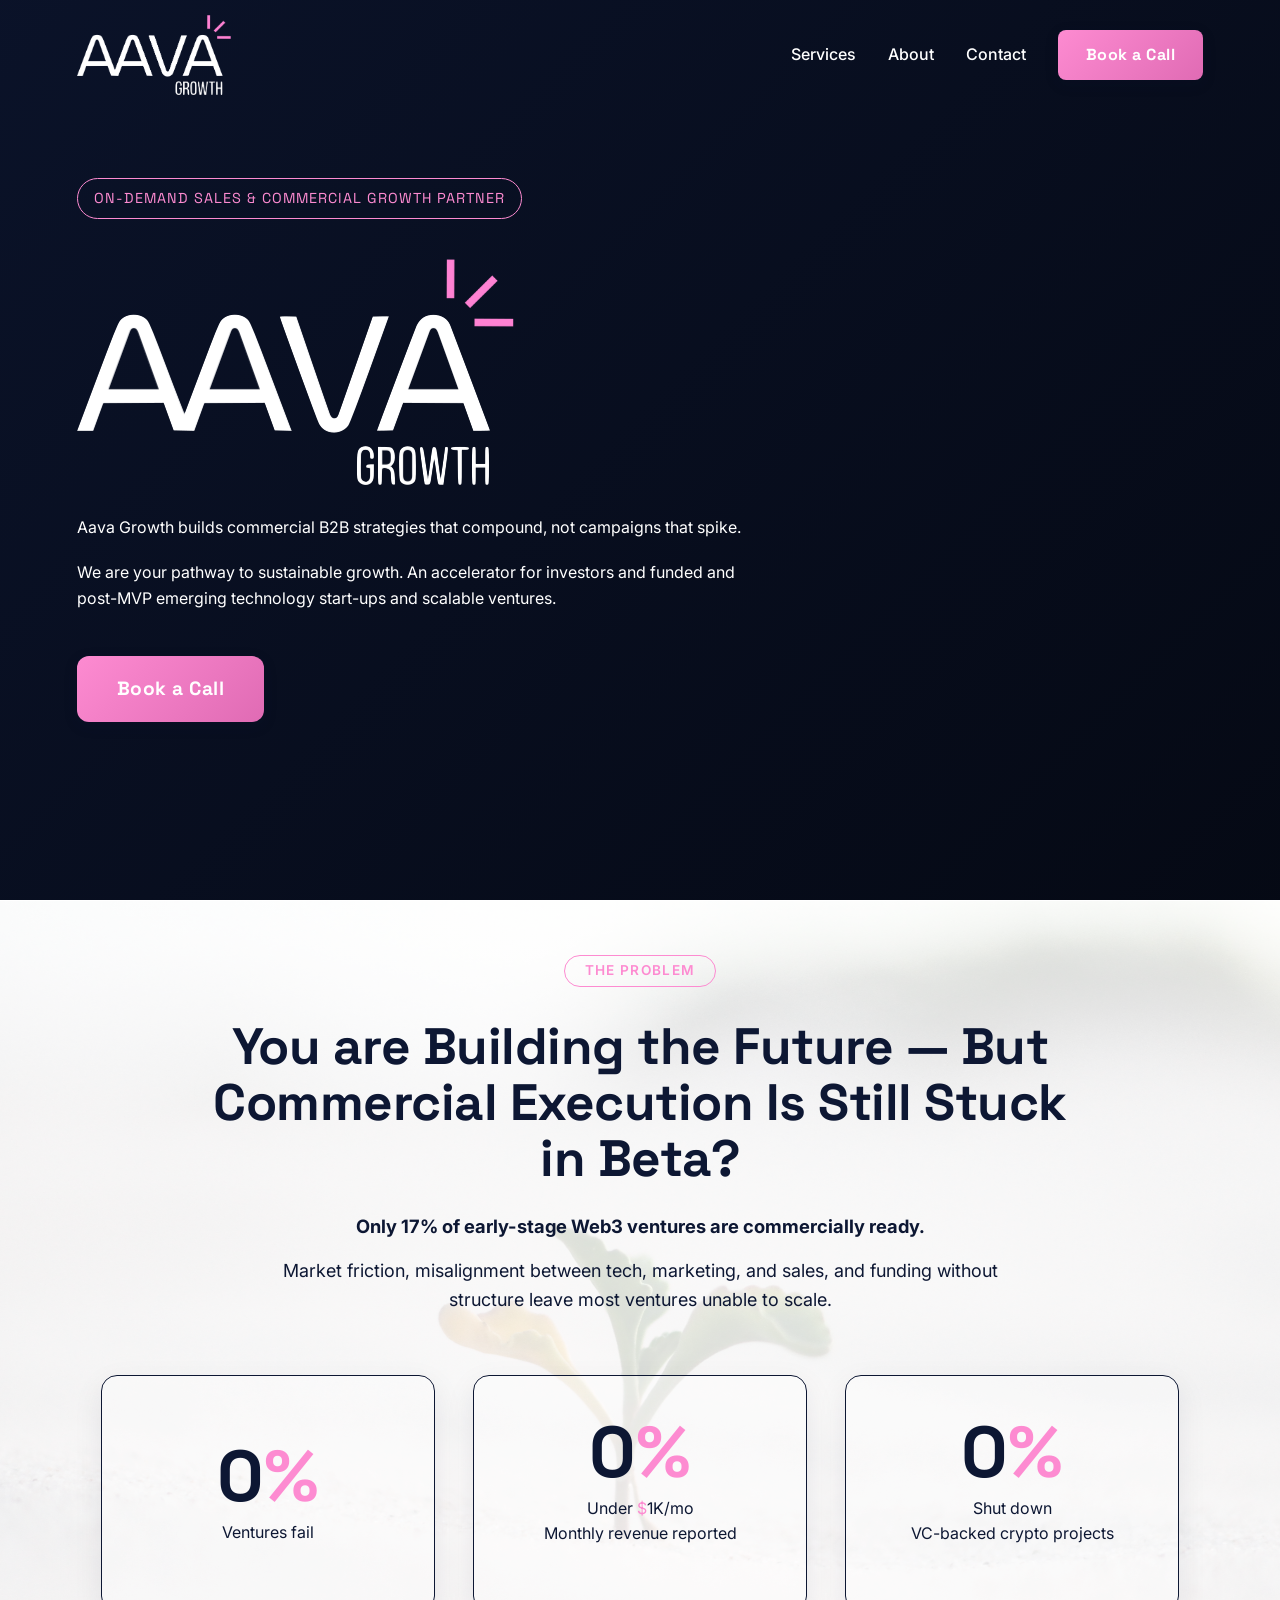
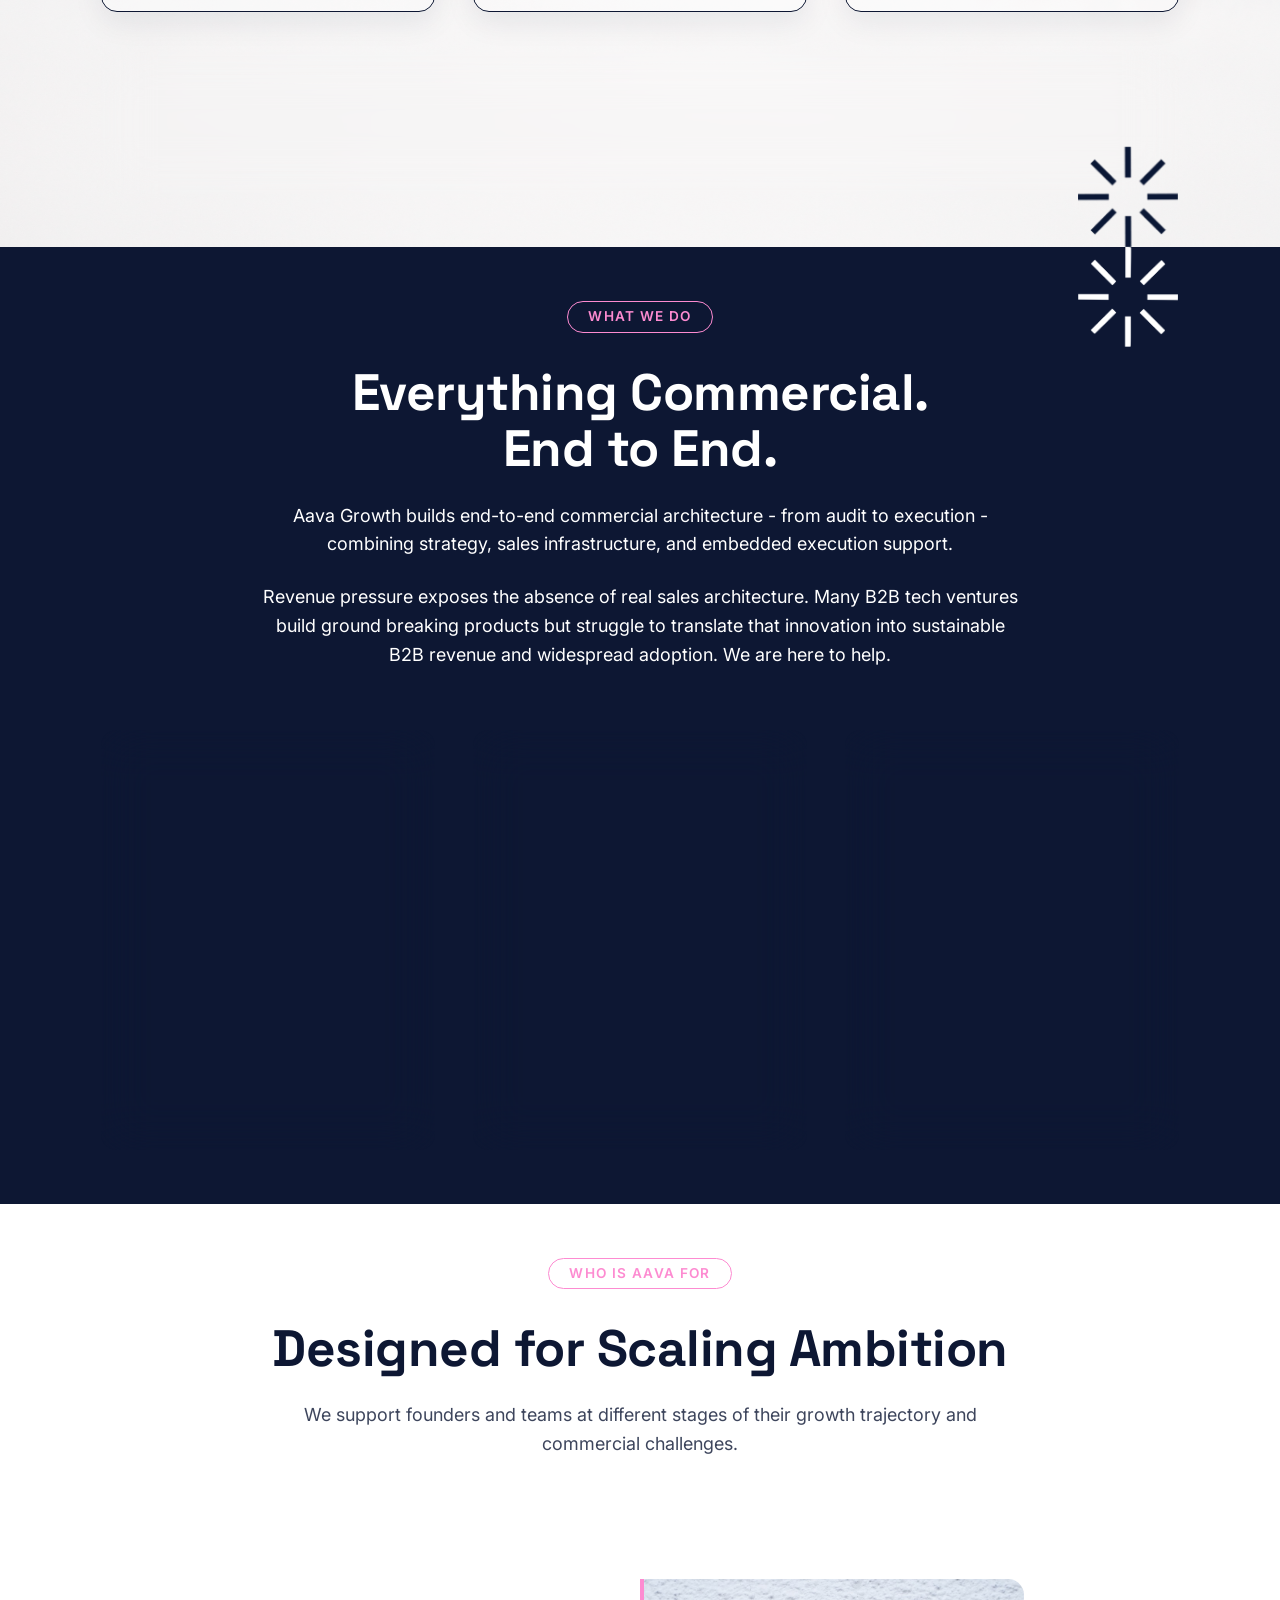
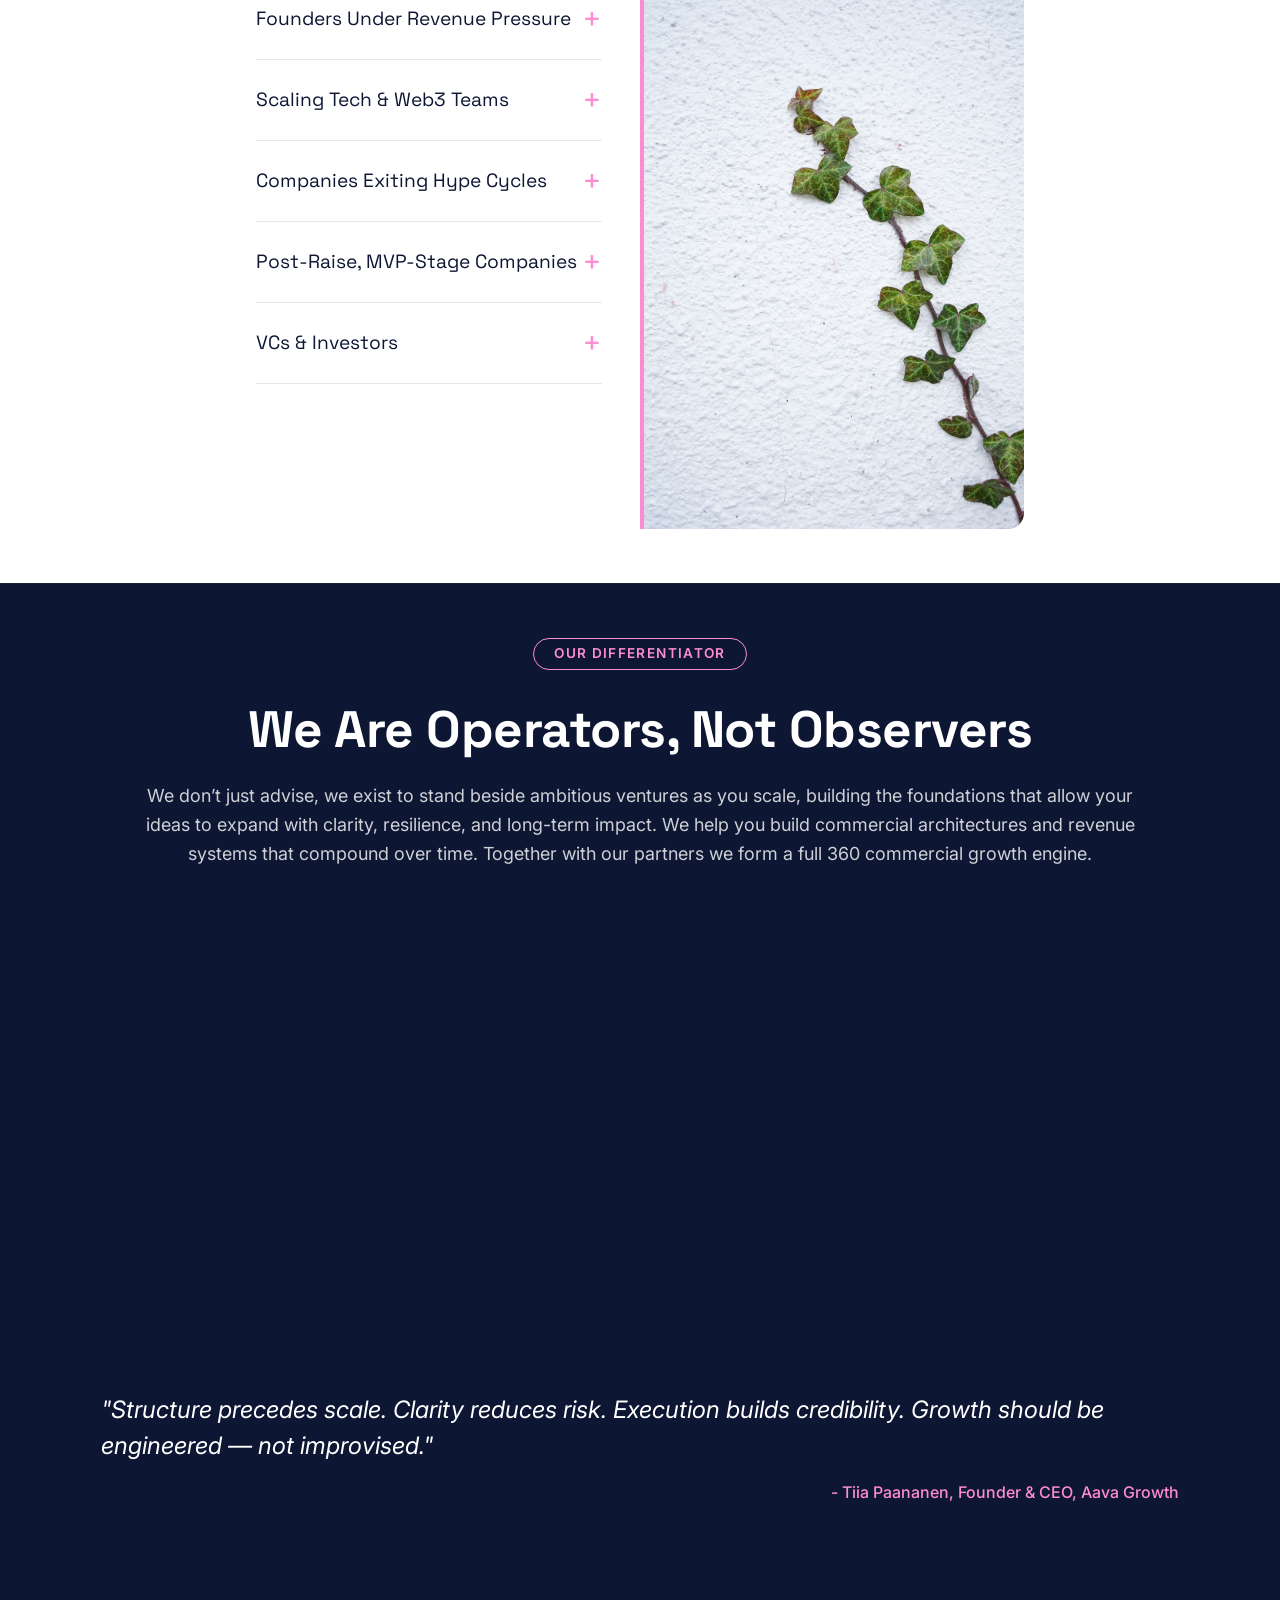
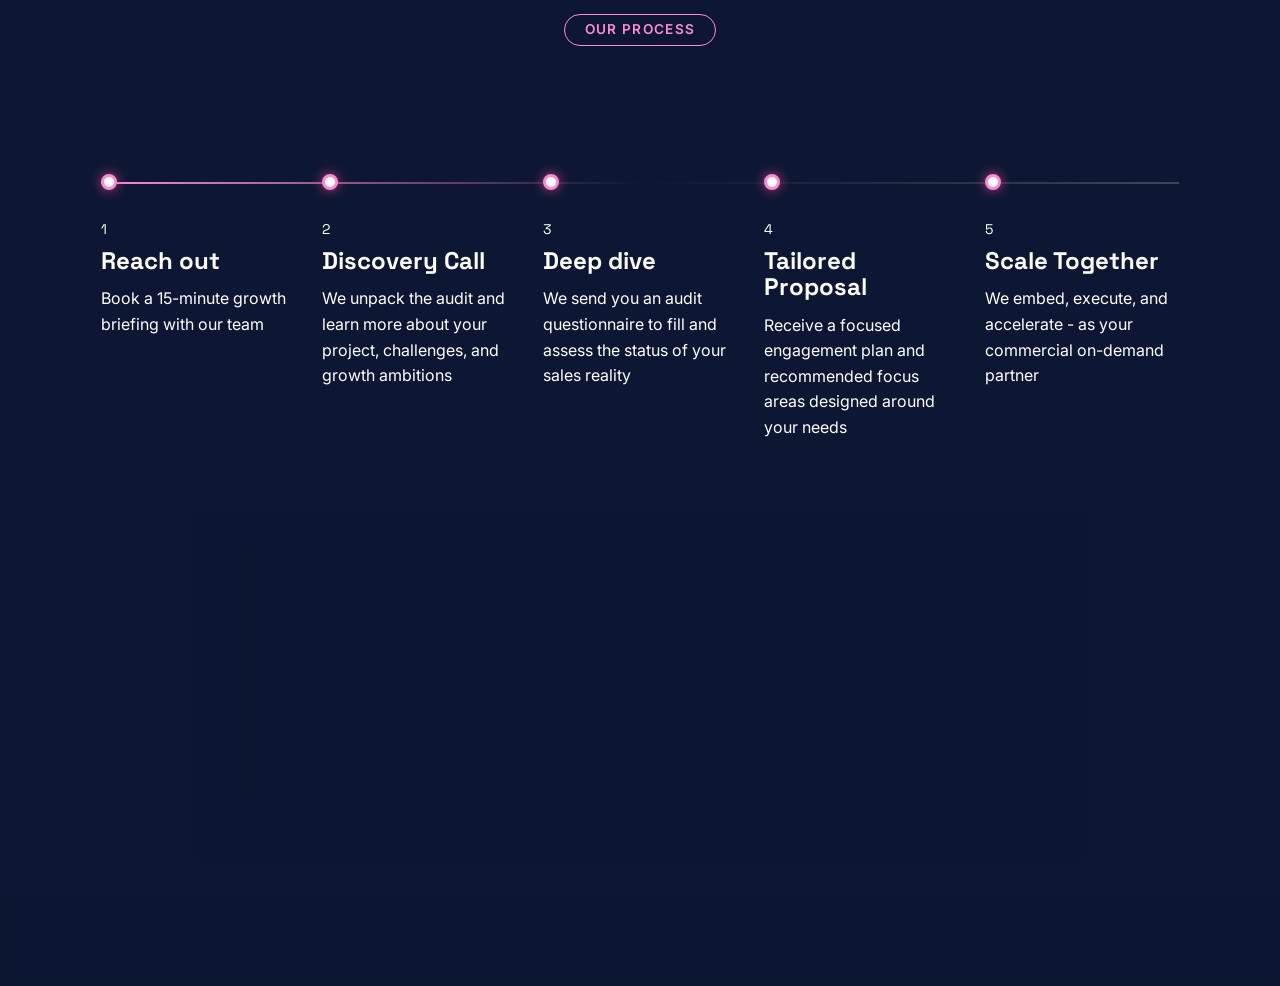
==== commit 58d25503: "V7_3" ====
--- a/index.html
+++ b/index.html
@@ -23,7 +23,9 @@
     <nav id="navbar" class="navbar">
         <div class="nav-container">
             <!-- Logo removed for Home page center-left placement -->
-            <img src="Assets2/AAVA_white.png" alt="Aava Growth Logo" class="nav-logo">
+            <a href="index.html" class="logo-link">
+                <img src="Assets2/AAVA_white.png" alt="Aava Growth Logo" class="nav-logo">
+            </a>
             <div class="nav-links">
                 <a href="services.html">Services</a>
                 <a href="about.html">About</a>
--- a/styles.css
+++ b/styles.css
@@ -241,17 +241,92 @@
 }
 
 .nav-links {
-    display: none;
-    /* Mobile hidden by default, shown on larger screens */
+    display: flex;
     gap: 32px;
     align-items: center;
     margin-left: auto;
     margin-right: 32px;
 }
 
-@media (min-width: 900px) {
+/* --- MOBILE NAVBAR OVERRIDES --- */
+@media (max-width: 900px) {
+    /* Global Mobile Container */
+    .nav-container {
+        flex-wrap: nowrap !important;
+        justify-content: flex-end !important;
+        align-items: center !important;
+        gap: 8px !important;
+        padding-left: 16px !important;
+        padding-right: 16px !important;
+    }
+
+    /* Push Logo Wrapper to the Far Left */
+    .logo-link {
+        margin-right: auto !important; 
+        display: flex !important;
+        align-items: center !important;
+    }
+
+    .nav-logo {
+        height: 32px !important; 
+        margin: 0 !important; 
+    }
+
+    /* Force Logo visible immediately ONLY on subpages. 
+       The Home page keeps its scroll-reveal behavior! */
+    .services-page .nav-logo,
+    .about-page .nav-logo,
+    .contact-page .nav-logo {
+        opacity: 1 !important;
+        visibility: visible !important;
+    }
+
+    /* Group Links to the Right */
     .nav-links {
-        display: flex;
+        display: flex !important; 
+        width: auto !important; 
+        margin: 0 !important; 
+        justify-content: flex-end !important;
+        gap: 8px !important; 
+    }
+
+    .nav-links a { 
+        font-size: 0.75rem !important; 
+    }
+
+    /* Global Button Settings */
+    .nav-cta { 
+        display: block !important; 
+    }
+
+    .nav-cta .btn {
+        padding: 6px 10px !important;
+        font-size: 0.75rem !important;
+        white-space: nowrap !important; 
+    }
+
+    /* --- OVERFLOW KILL SWITCH (Fixes the white space bug) --- */
+    html, body {
+        overflow-x: hidden !important;
+        max-width: 100vw !important;
+    }
+
+    /* Force inline 3-column grids on Services to 1 column */
+    .services-overview-grid {
+        grid-template-columns: 1fr !important;
+    }
+
+    /* Force inline 2/3-column grids on About page to 1 column */
+    .about-page .container > div[style*="grid"],
+    .about-page .container > div[style*="display: grid"] {
+        grid-template-columns: 1fr !important;
+        gap: 30px !important;
+    }
+
+    /* Ensure images don't stretch the container, but IGNORE the navbar logo */
+    .about-page img:not(.nav-logo) {
+        max-width: 100% !important;
+        height: auto !important;
     }
 }
 
@@ -2177,3 +2252,71 @@
     height: 100% !important;
     gap: 0 !important; /* Removes fixed gap so space-between handles spacing */
 }
+
+/* --- CONTACT PAGE RESPONSIVE LAYOUT --- */
+.contact-hero-layout {
+    position: relative; 
+    z-index: 2; 
+    min-height: 100vh;  /* Allows the page to stretch if the laptop screen is short */
+    height: auto; 
+    width: 100%; 
+    display: flex; 
+    justify-content: space-between; 
+    align-items: center; 
+    padding-left: clamp(24px, 6vw, 80px); 
+    padding-right: clamp(24px, 6vw, 80px); 
+    padding-top: var(--nav-height); 
+    padding-bottom: 40px;
+    box-sizing: border-box;
+}
+
+.contact-text-col {
+    flex: 1; 
+    max-width: 500px; 
+    display: flex; 
+    flex-direction: column; 
+    align-items: flex-start; 
+    text-align: left;
+}
+
+.contact-widget-col {
+    flex: 1.8; 
+    max-width: 1000px; 
+    height: 95%; 
+    display: flex; 
+    justify-content: flex-end; 
+    align-items: center;
+}
+
+/* --- CONTACT PAGE LOGO LOGIC --- */
+/* Hide navbar logo on Desktop (because big body logo is visible) */
+.contact-page .nav-logo {
+    opacity: 0 !important;
+    visibility: hidden !important;
+}
+
+/* Stack vertically on mobile/tablets */
+@media (max-width: 900px) {
+    .contact-hero-layout {
+        flex-direction: column;
+        justify-content: flex-start;
+        padding-top: calc(var(--nav-height) + 40px);
+        gap: 40px;
+    }
+    .contact-text-col {
+        max-width: 100%;
+    }
+    .contact-widget-col {
+        width: 100%;
+        height: 600px; /* Gives Calendly enough room to scroll on mobile */
+    }
+
+    /* Swap Logos on Mobile */
+    .contact-page .nav-logo {
+        opacity: 1 !important;
+        visibility: visible !important;
+    }
+    .contact-text-col .main-hero-logo {
+        display: none !important;
+    }
+}
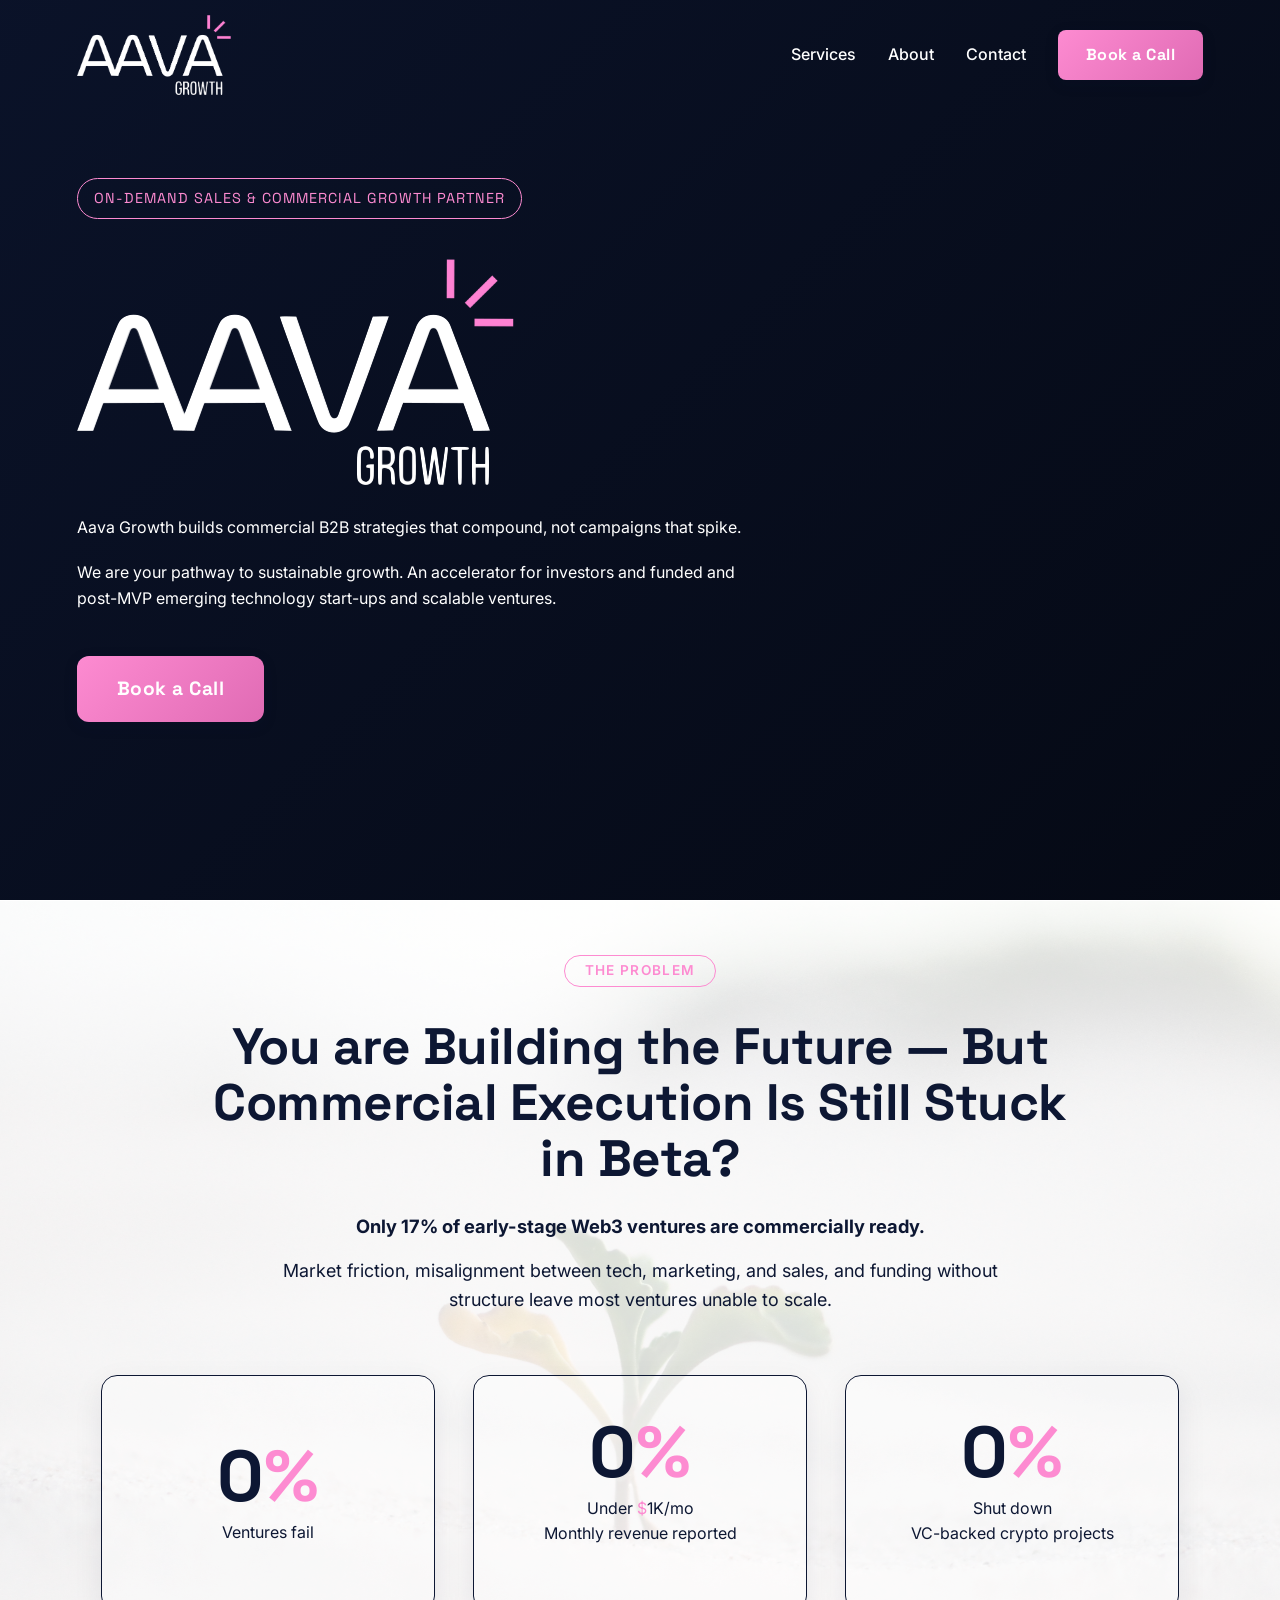
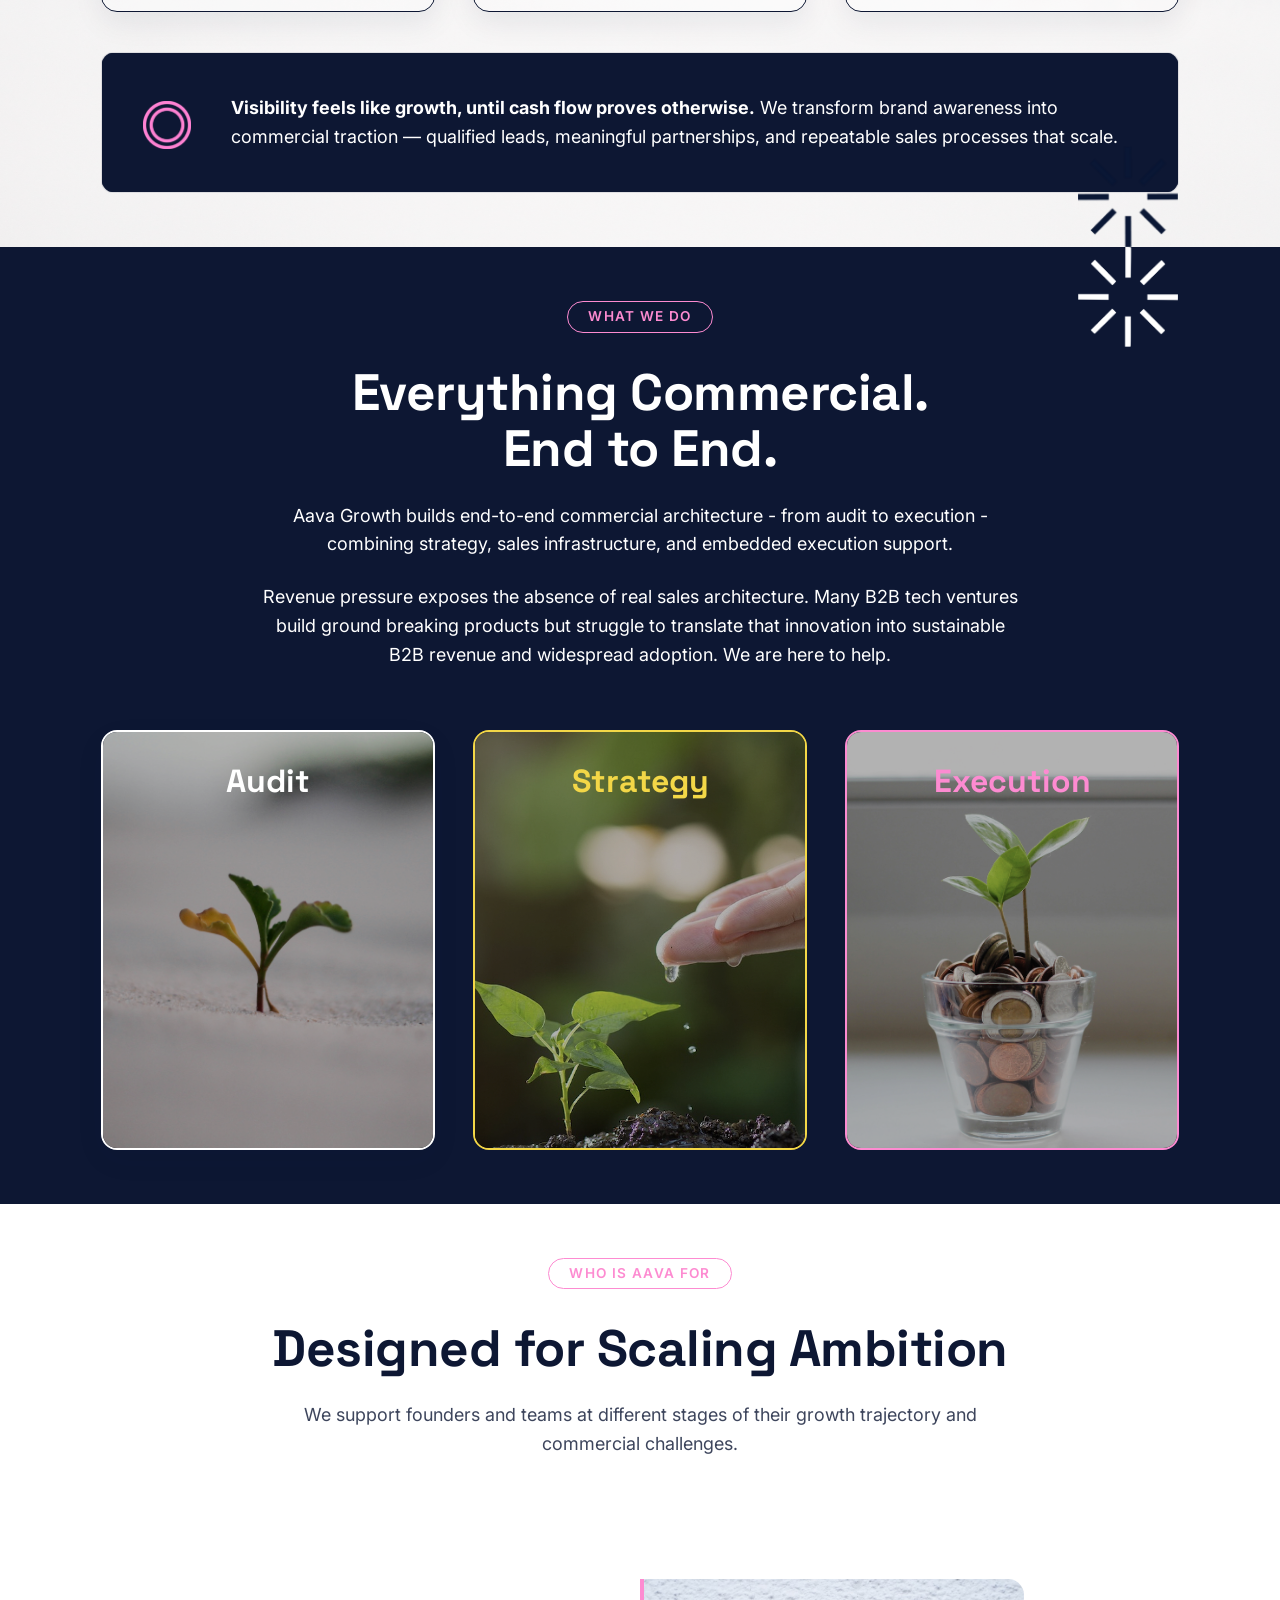
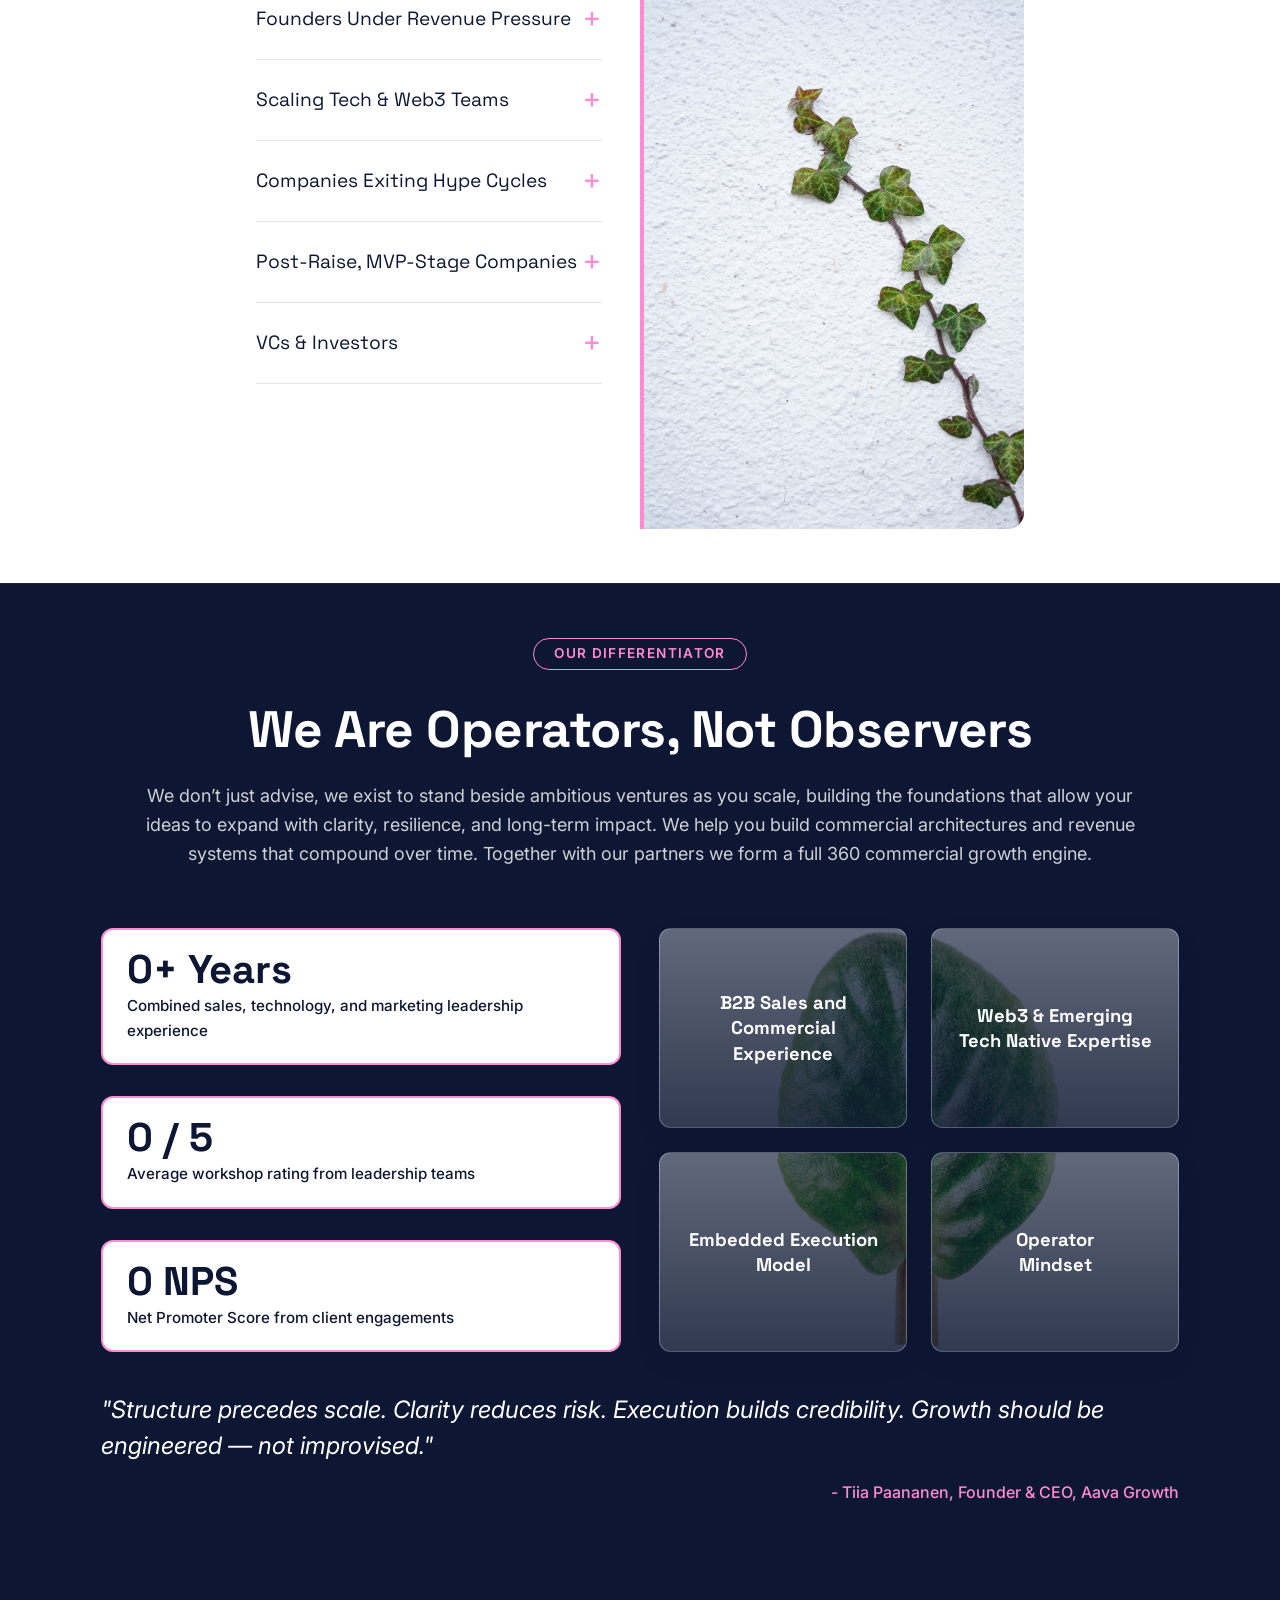
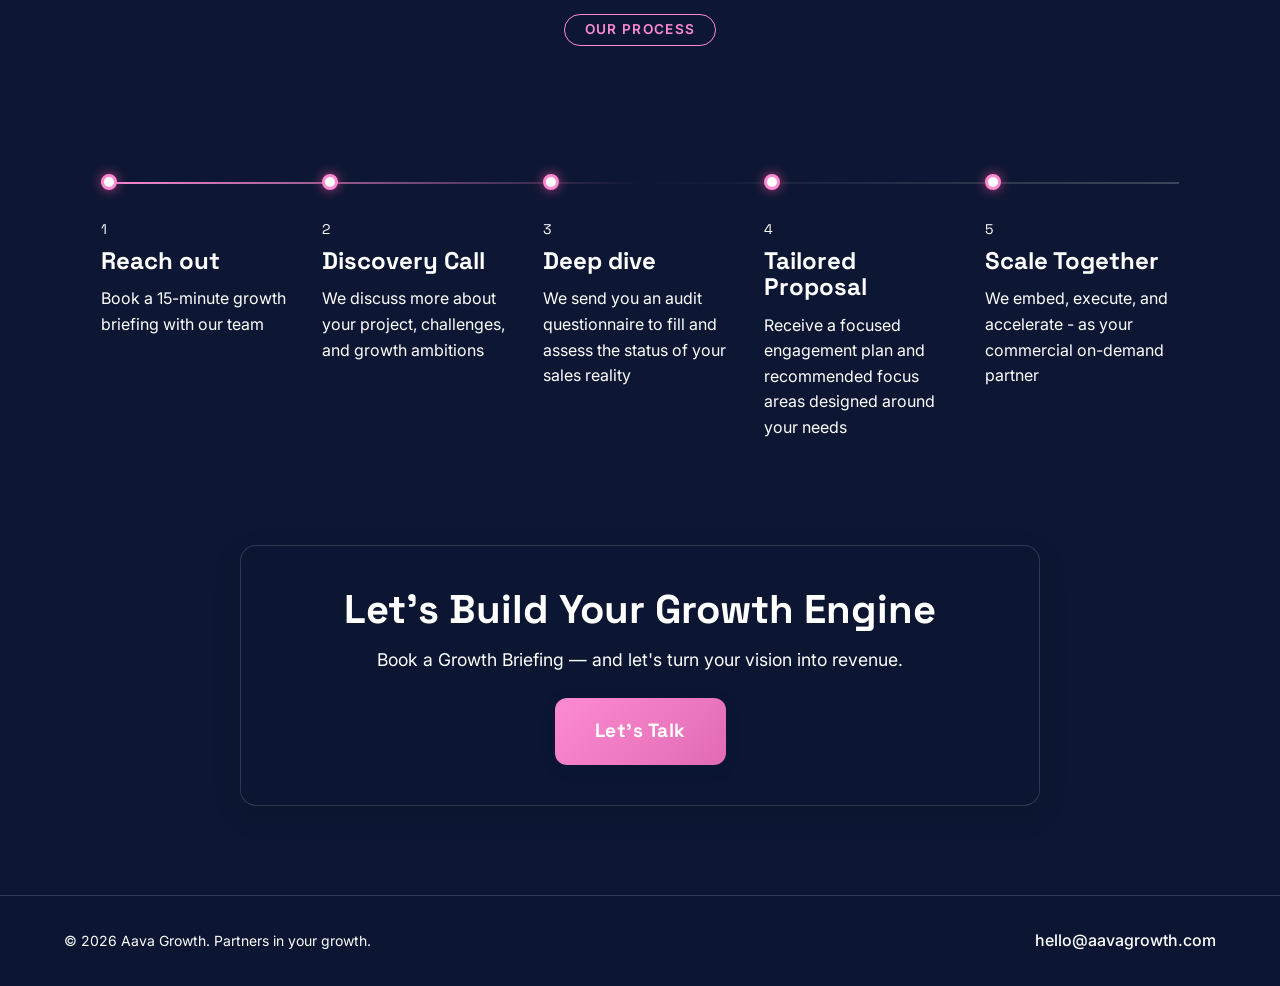
==== commit d95497f2: "V7" ====
--- a/index.html
+++ b/index.html
@@ -357,7 +357,7 @@
                     <div class="step-marker"></div>
                     <span class="step-number">2</span>
                     <h4>Discovery Call</h4>
-                    <p>We unpack the audit and learn more about your project, challenges, and growth ambitions</p>
+                    <p>We discuss more about your project, challenges, and growth ambitions</p>
                 </div>
                 <div class="process-step">
                     <div class="step-marker"></div>
--- a/styles.css
+++ b/styles.css
@@ -1520,15 +1520,45 @@
         transition: all 0.3s ease;
     }
 
-    /* Expand the drawer when tapped/hovered */
+    /* --- MOBILE TAP INTERACTIONS (Overrides sticky hover) --- */
+
+    /* 1. Kill sticky CSS hovers on mobile screens */
     .who-for-item:hover .who-for-content,
     .who-for-item:active .who-for-content {
-        height: auto;
-        min-height: 250px; /* Gives the background picture room to show */
-        padding: 32px 24px;
-        margin-top: 16px;
-        opacity: 1;
-        visibility: visible;
+        height: 0 !important;
+        min-height: 0 !important;
+        padding: 0 24px !important;
+        margin-top: 0 !important;
+        opacity: 0 !important;
+        visibility: hidden !important;
+    }
+
+    .flip-card:hover .flip-card-inner,
+    .diff-flip-card:hover .flip-card-inner {
+        transform: none !important;
+    }
+
+    /* 2. Apply Javascript Toggle Classes instead */
+    .who-for-item.is-open .who-for-content {
+        height: auto !important;
+        min-height: 250px !important;
+        padding: 32px 24px !important;
+        margin-top: 16px !important;
+        opacity: 1 !important;
+        visibility: visible !important;
+    }
+
+    .who-for-item.is-open .plus-icon {
+        transform: rotate(45deg) !important;
+    }
+
+    .who-for-item.is-open .who-for-title {
+        color: #FD8BD1 !important;
+    }
+
+    .flip-card.is-flipped .flip-card-inner,
+    .diff-flip-card.is-flipped .flip-card-inner {
+        transform: rotateY(180deg) !important;
     }
 }
 
@@ -1578,15 +1608,14 @@
         transition: all 0.3s ease;
     }
 
-    /* Expand the drawer when tapped/hovered */
-    .who-for-item:hover .who-for-content,
-    .who-for-item:active .who-for-content {
-        height: auto;
-        min-height: 250px; /* Gives the background picture room to show */
-        padding: 32px 24px;
-        margin-top: 16px;
-        opacity: 1;
-        visibility: visible;
+    /* Apply Javascript Toggle Classes instead */
+    .who-for-item.is-open .who-for-content {
+        height: auto !important;
+        min-height: 250px !important;
+        padding: 32px 24px !important;
+        margin-top: 16px !important;
+        opacity: 1 !important;
+        visibility: visible !important;
     }
 }
 
@@ -2320,3 +2349,44 @@
         display: none !important;
     }
 }
+
+/* --- FIX SERVICES PAGE HORIZONTAL BOXES ON MOBILE --- */
+@media (max-width: 900px) {
+    .horizontal-audit-box,
+    .horizontal-strategy-box,
+    .horizontal-execution-box {
+        display: flex !important;
+        flex-direction: column !important;
+        align-items: flex-start !important;
+        padding: 24px !important;
+        gap: 16px !important;
+        width: 100% !important;
+        box-sizing: border-box !important;
+    }
+
+    /* Shrink the giant numbers slightly on mobile */
+    .horizontal-audit-box > div:first-child,
+    .horizontal-strategy-box > div:first-child,
+    .horizontal-execution-box > div:first-child {
+        font-size: 2.5rem !important;
+        margin-bottom: 0 !important;
+        line-height: 1 !important;
+    }
+
+    /* Force the text wrapper to respect the screen width */
+    .horizontal-audit-box > div:nth-child(2),
+    .horizontal-strategy-box > div:nth-child(2),
+    .horizontal-execution-box > div:nth-child(2) {
+        width: 100% !important;
+    }
+
+    /* Adjust the Investor Audit card layout so the absolute link fits */
+    #investor-audit {
+        padding-bottom: 60px !important;
+    }
+
+    #investor-audit .audit-link {
+        right: 24px !important;
+        bottom: 24px !important;
+    }
+}
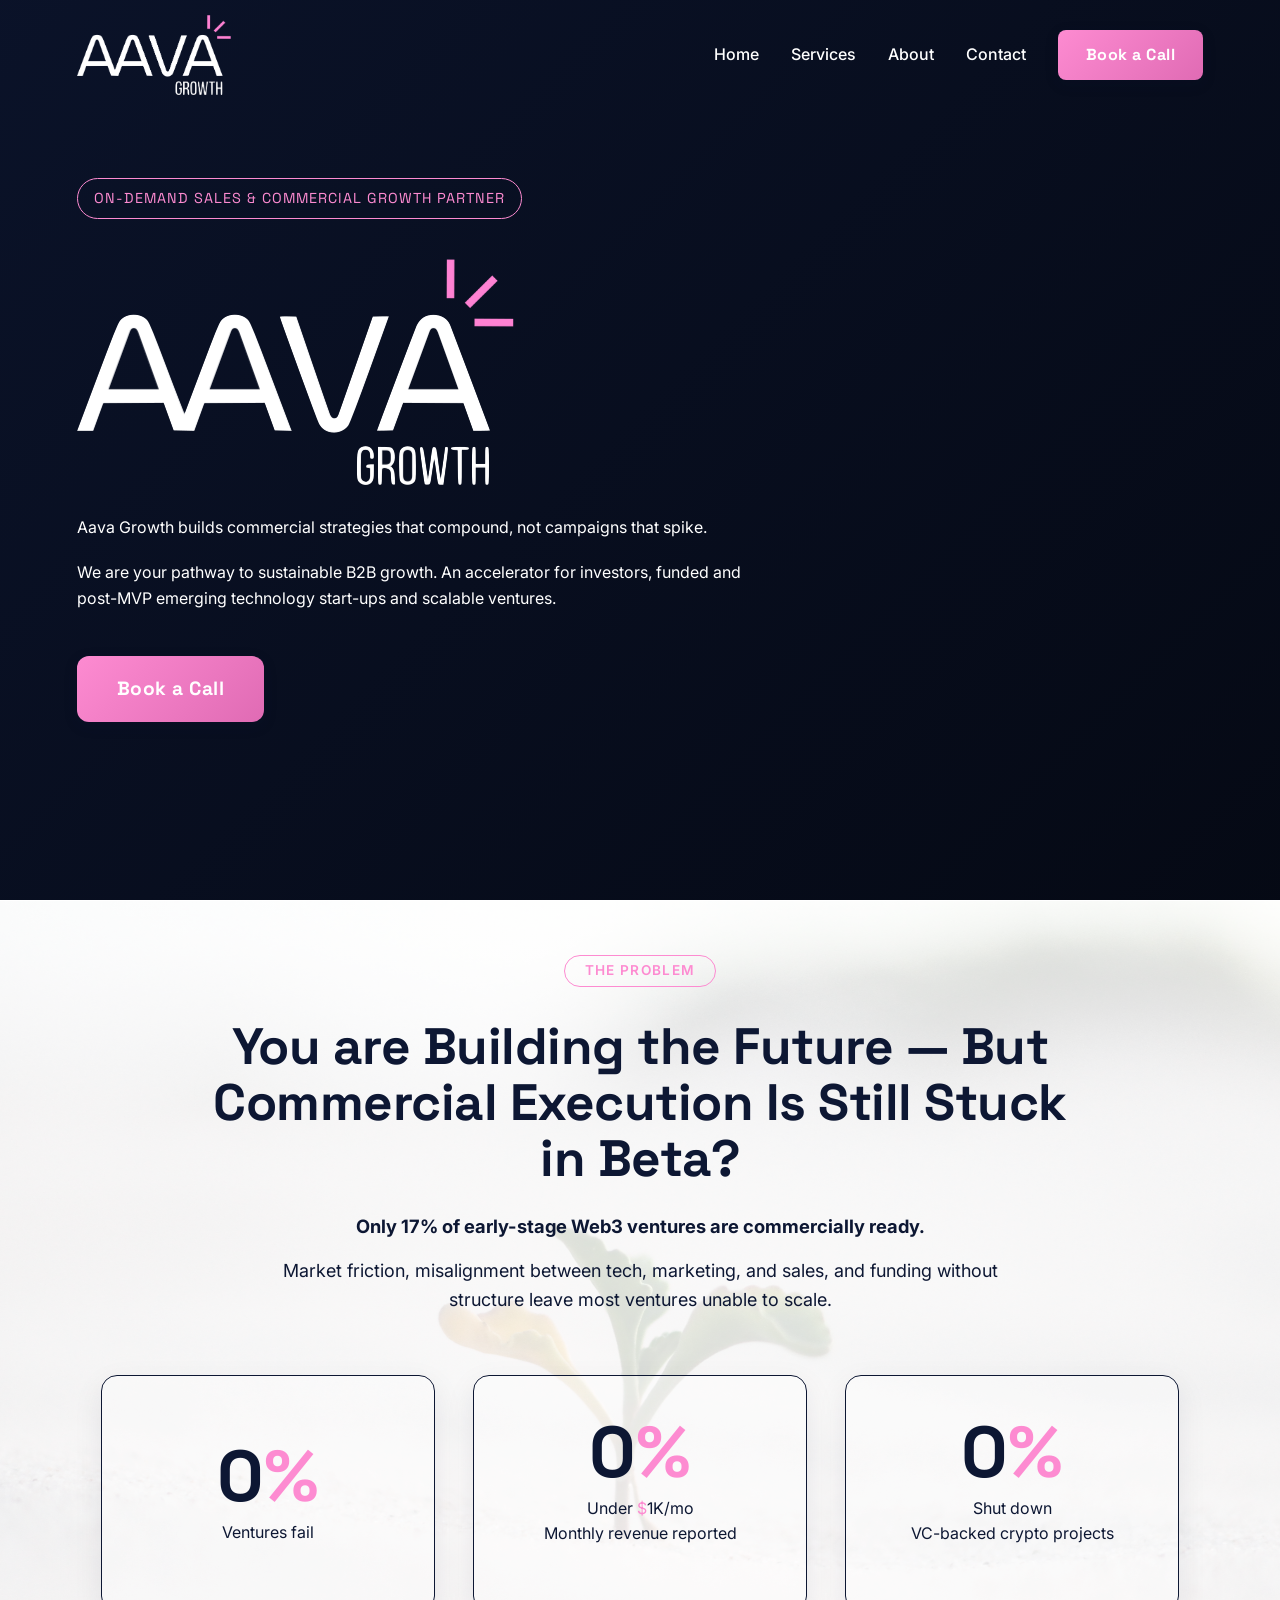
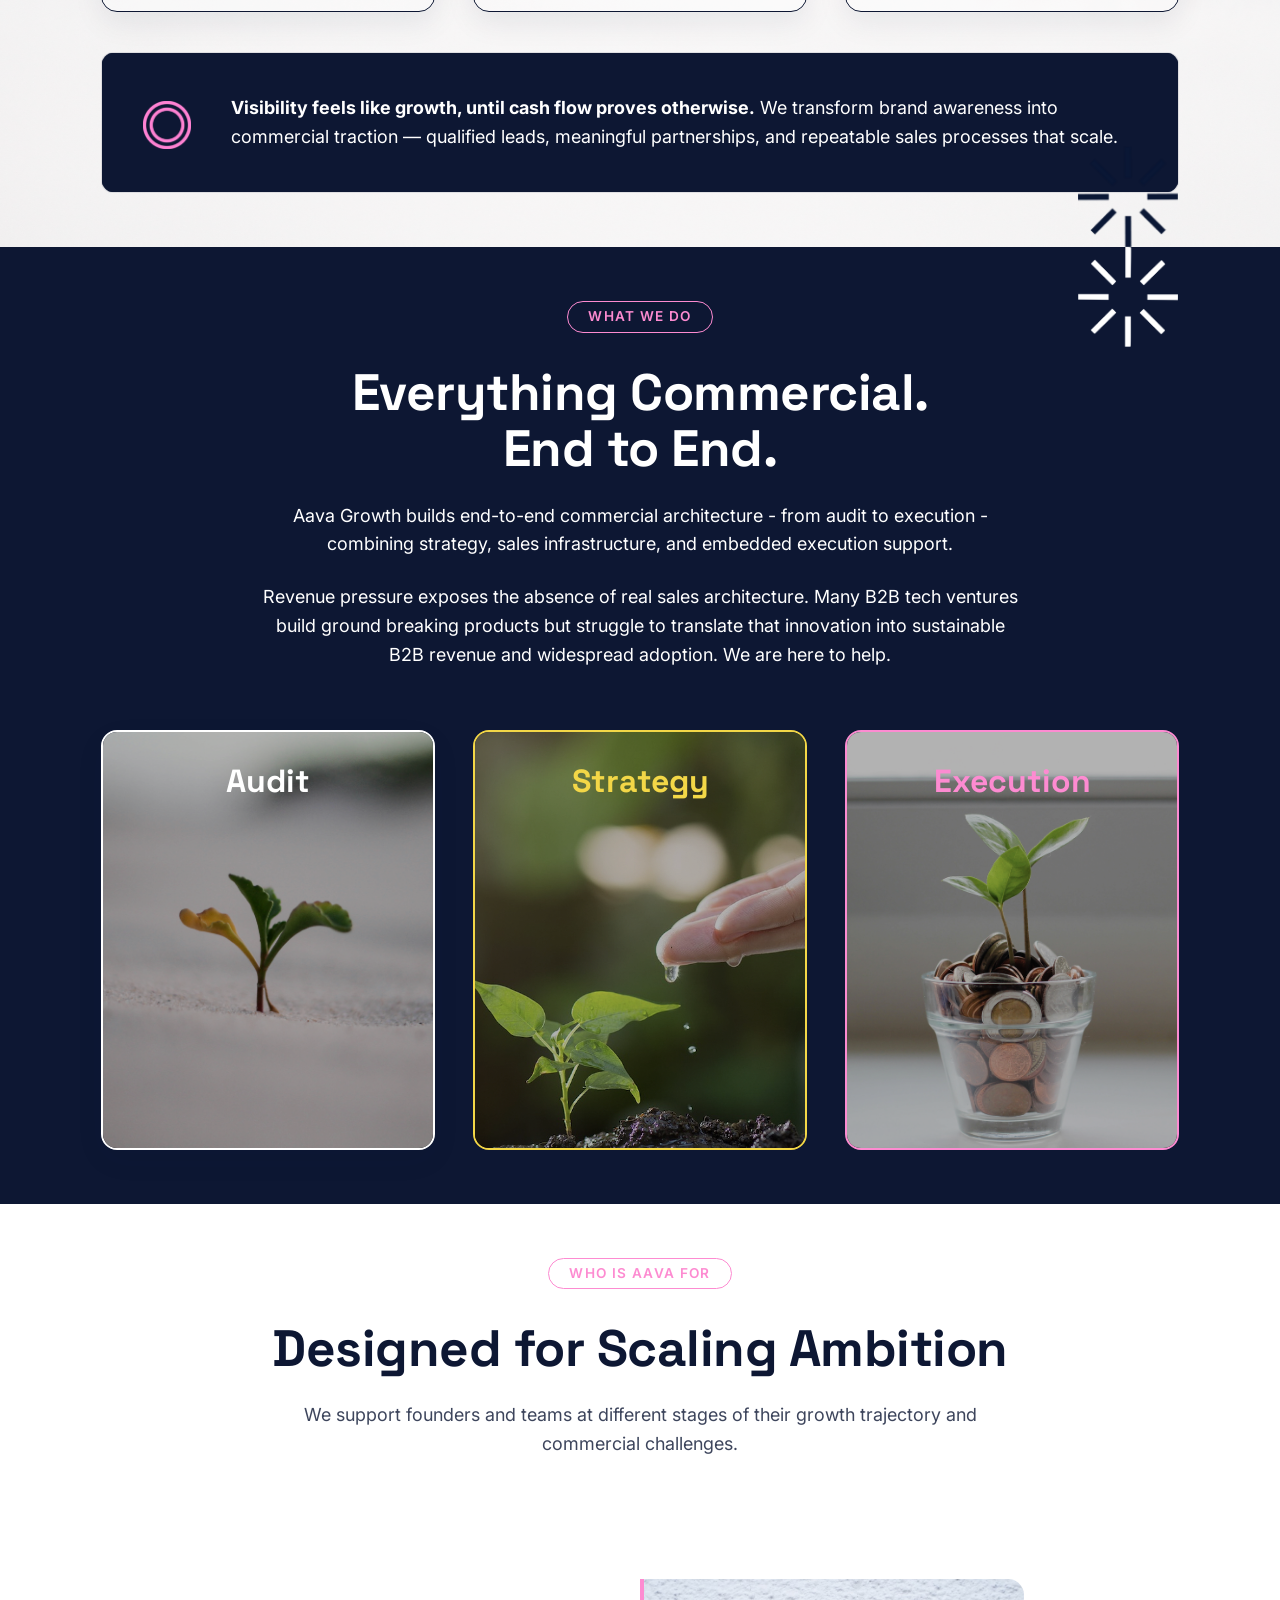
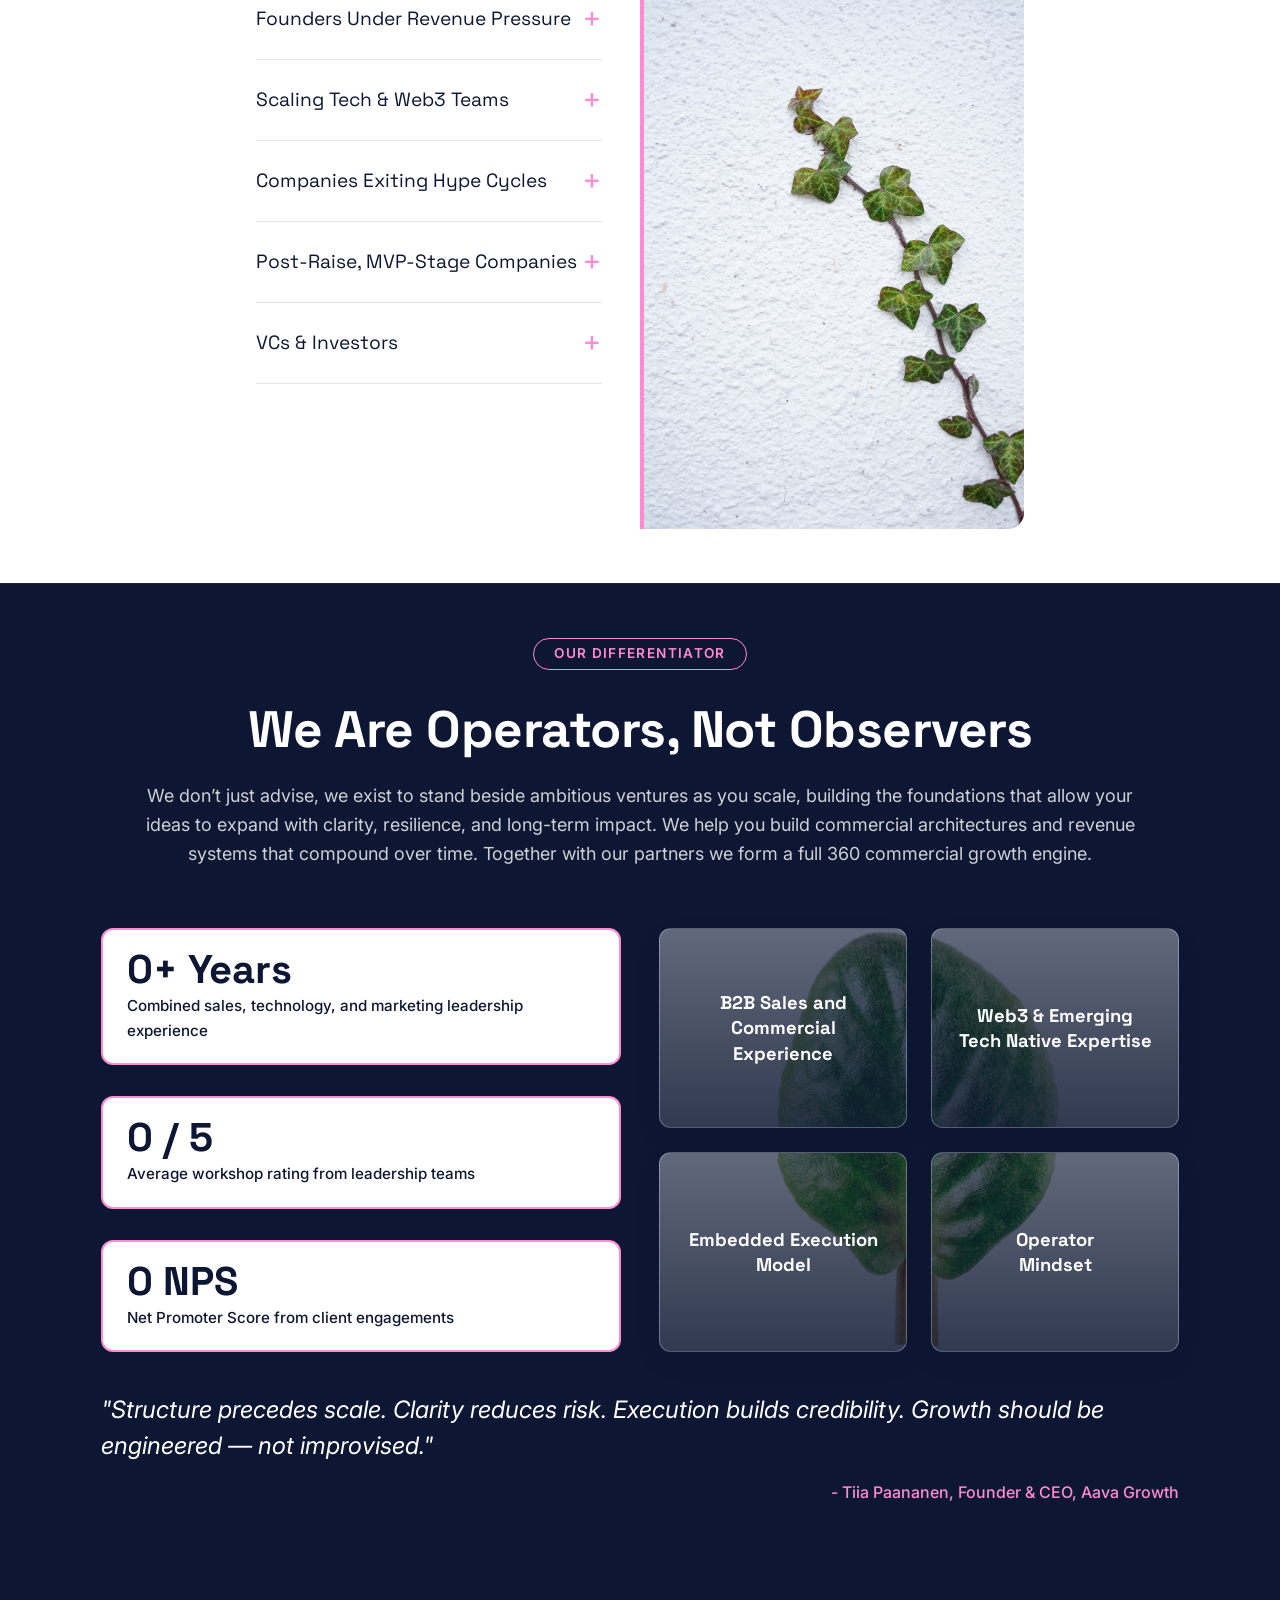
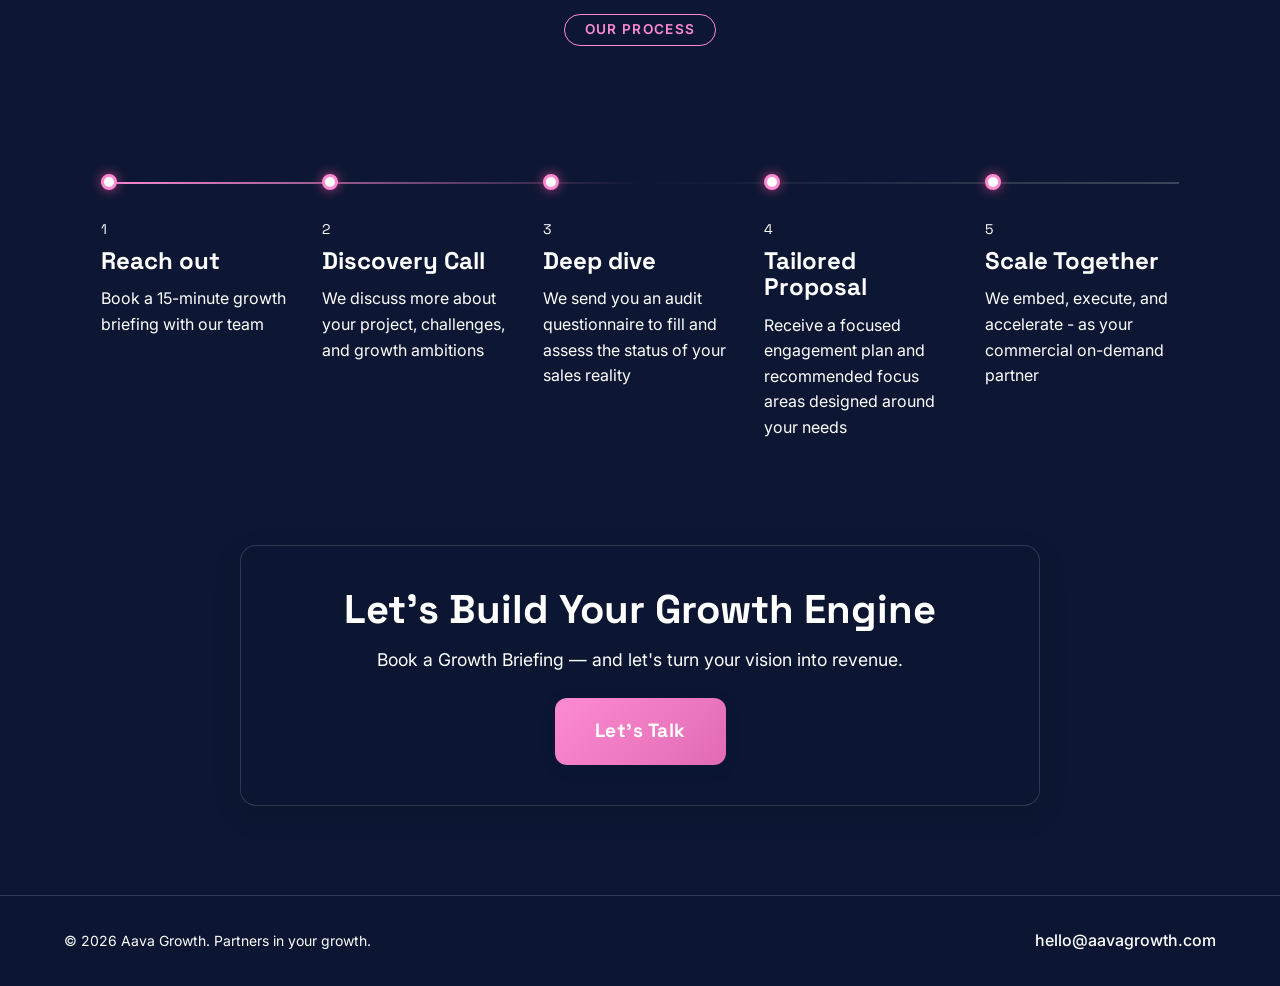
==== commit 16e87cc9: "V8" ====
--- a/index.html
+++ b/index.html
@@ -22,17 +22,33 @@
     <!-- MOBILE NAVBAR (SIMPLIFIED FOR OVERLAY) -->
     <nav id="navbar" class="navbar">
         <div class="nav-container">
-            <!-- Logo removed for Home page center-left placement -->
             <a href="index.html" class="logo-link">
                 <img src="Assets2/AAVA_white.png" alt="Aava Growth Logo" class="nav-logo">
             </a>
+
             <div class="nav-links">
+                <a href="index.html">Home</a>
                 <a href="services.html">Services</a>
                 <a href="about.html">About</a>
                 <a href="contact.html">Contact</a>
             </div>
-            <div class="nav-cta">
-                <a href="contact.html" class="btn btn-primary">Book a Call</a>
+
+            <div class="nav-actions-right">
+                <a href="contact.html" class="btn btn-primary nav-cta-btn">Book a Call</a>
+                <button class="hamburger-menu" id="hamburger-menu" aria-label="Toggle menu">
+                    <span class="bar"></span>
+                    <span class="bar"></span>
+                    <span class="bar"></span>
+                </button>
+            </div>
+        </div>
+
+        <div class="nav-overlay" id="nav-overlay">
+            <div class="nav-overlay-links">
+                <a href="index.html">Home</a>
+                <a href="services.html">Services</a>
+                <a href="about.html">About</a>
+                <a href="contact.html">Contact</a>
             </div>
         </div>
     </nav>
@@ -60,9 +76,9 @@
 
                 <!-- 3. The Descriptive Paragraphs -->
                 <div class="hero-description">
-                    <p>Aava Growth builds commercial B2B strategies that compound, not campaigns that spike.</p>
-                    <p>We are your pathway to sustainable growth. An accelerator for investors and funded and post-MVP emerging technology start-ups and scalable ventures.</p>
-                </div>
+                  <p>Aava Growth builds commercial strategies that compound, not campaigns that spike.</p>
+                  <p>We are your pathway to sustainable B2B growth. An accelerator for investors, funded and post-MVP emerging technology start-ups and scalable ventures.</p>
+              </div>
 
                 <!-- 4. The "Book a Call" Button -->
                 <div class="hero-actions">
--- a/styles.css
+++ b/styles.css
@@ -2390,3 +2390,181 @@
         bottom: 24px !important;
     }
 }
+
+/* --- GLOBAL HAMBURGER STYLES (HIDDEN ON DESKTOP) --- */
+.nav-actions-right {
+    display: flex;
+    align-items: center;
+    gap: 20px;
+}
+
+.hamburger-menu {
+    display: none; /* Hidden on Desktop */
+    flex-direction: column;
+    justify-content: space-between;
+    width: 28px;
+    height: 18px;
+    background: transparent;
+    border: none;
+    cursor: pointer;
+    z-index: 1002;
+    padding: 0;
+}
+
+.hamburger-menu .bar {
+    width: 100%;
+    height: 2px;
+    background-color: #FFFFFF;
+    border-radius: 2px;
+    transition: all 0.3s ease;
+}
+
+/* Hamburger Animation (Turns into an X) */
+.hamburger-menu.open .bar:nth-child(1) { transform: translateY(8px) rotate(45deg); }
+.hamburger-menu.open .bar:nth-child(2) { opacity: 0; }
+.hamburger-menu.open .bar:nth-child(3) { transform: translateY(-8px) rotate(-45deg); }
+
+/* Fullscreen Blur Overlay Menu */
+.nav-overlay {
+    position: fixed;
+    top: 0;
+    left: 0;
+    width: 100%;
+    height: 100vh;
+    background: rgba(13, 23, 51, 0.98);
+    backdrop-filter: blur(15px);
+    -webkit-backdrop-filter: blur(15px);
+    display: flex;
+    align-items: center;
+    justify-content: center;
+    opacity: 0;
+    visibility: hidden;
+    transition: opacity 0.4s ease, visibility 0.4s ease;
+    z-index: 1000;
+}
+
+.nav-overlay.open {
+    opacity: 1;
+    visibility: visible;
+}
+
+.nav-overlay-links {
+    display: flex;
+    flex-direction: column;
+    text-align: center;
+    gap: 40px;
+}
+
+.nav-overlay-links a {
+    font-family: var(--font-heading);
+    font-size: 2.5rem;
+    color: #FFFFFF;
+    text-decoration: none;
+    font-weight: 700;
+}
+
+/* --- MOBILE NAVBAR OVERRIDES (APPLIES TO PHONES/TABLETS) --- */
+@media (max-width: 900px) {
+    .nav-container {
+        justify-content: space-between !important;
+        padding-left: 16px !important;
+        padding-right: 16px !important;
+        flex-wrap: nowrap !important;
+    }
+
+    .nav-links {
+        display: none !important; /* Hide standard text links on mobile */
+    }
+
+    .hamburger-menu {
+        display: flex !important; /* Show hamburger on mobile */
+    }
+
+    .logo-link {
+        margin-right: auto !important;
+    }
+
+    /* Logo scaling for mobile */
+    .nav-logo {
+        height: 48px !important; /* Significantly larger mobile logo */
+        margin: 0 !important;
+    }
+
+    .nav-actions-right {
+        gap: 16px !important;
+        margin-left: 0 !important;
+    }
+
+    .nav-cta-btn {
+        padding: 8px 12px !important;
+        font-size: 0.8rem !important;
+        white-space: nowrap !important;
+    }
+}
+
+/* --- FIX OUR VISION STACKING ORDER ON MOBILE --- */
+@media (max-width: 900px) {
+    #our-vision .vision-content-grid {
+        display: flex !important;
+        flex-direction: column-reverse !important;
+        gap: 40px !important;
+    }
+}
+
+/* --- CRITICAL MOBILE OVERRIDES FOR SERVICES INTERACTIVE BOXES --- */
+@media (max-width: 900px) {
+    /* 1. Stop the Scroll Spy from pushing boxes off screen */
+    .horizontal-audit-box.active-box,
+    .horizontal-strategy-box.active-box,
+    .horizontal-execution-box.active-box {
+        transform: none !important; /* Kills the 10px shift causing overflow */
+        margin-left: 0 !important;
+    }
+
+    /* 2. Force the boxes into a vertical stack and shrink padding */
+    .horizontal-audit-box,
+    .horizontal-strategy-box,
+    .horizontal-execution-box {
+        display: flex !important;
+        flex-direction: column !important;
+        align-items: flex-start !important;
+        padding: 24px !important;
+        gap: 16px !important;
+        width: 100% !important;
+        box-sizing: border-box !important;
+    }
+
+    /* 3. Override INLINE font sizes for the massive numbers */
+    .horizontal-audit-box > div:first-child,
+    .horizontal-strategy-box > div:first-child,
+    .horizontal-execution-box > div:first-child {
+        font-size: 2rem !important; /* Shrunk from 3rem */
+        margin-bottom: 0 !important;
+        line-height: 1 !important;
+    }
+
+    /* 4. Override INLINE font sizes for the Titles */
+    .horizontal-audit-box h3,
+    .horizontal-strategy-box h3,
+    .horizontal-execution-box h3 {
+        font-size: 1.25rem !important; /* Shrunk from 1.6rem */
+        line-height: 1.3 !important;
+    }
+
+    /* 5. Override INLINE font sizes for the Paragraphs */
+    .horizontal-audit-box p,
+    .horizontal-strategy-box p,
+    .horizontal-execution-box p {
+        font-size: 0.95rem !important;
+        line-height: 1.5 !important;
+    }
+
+    /* 6. Fix Investor Audit absolute link positioning */
+    #investor-audit {
+        padding-bottom: 60px !important;
+    }
+    #investor-audit .audit-link {
+        right: 24px !important;
+        bottom: 20px !important;
+    }
+}
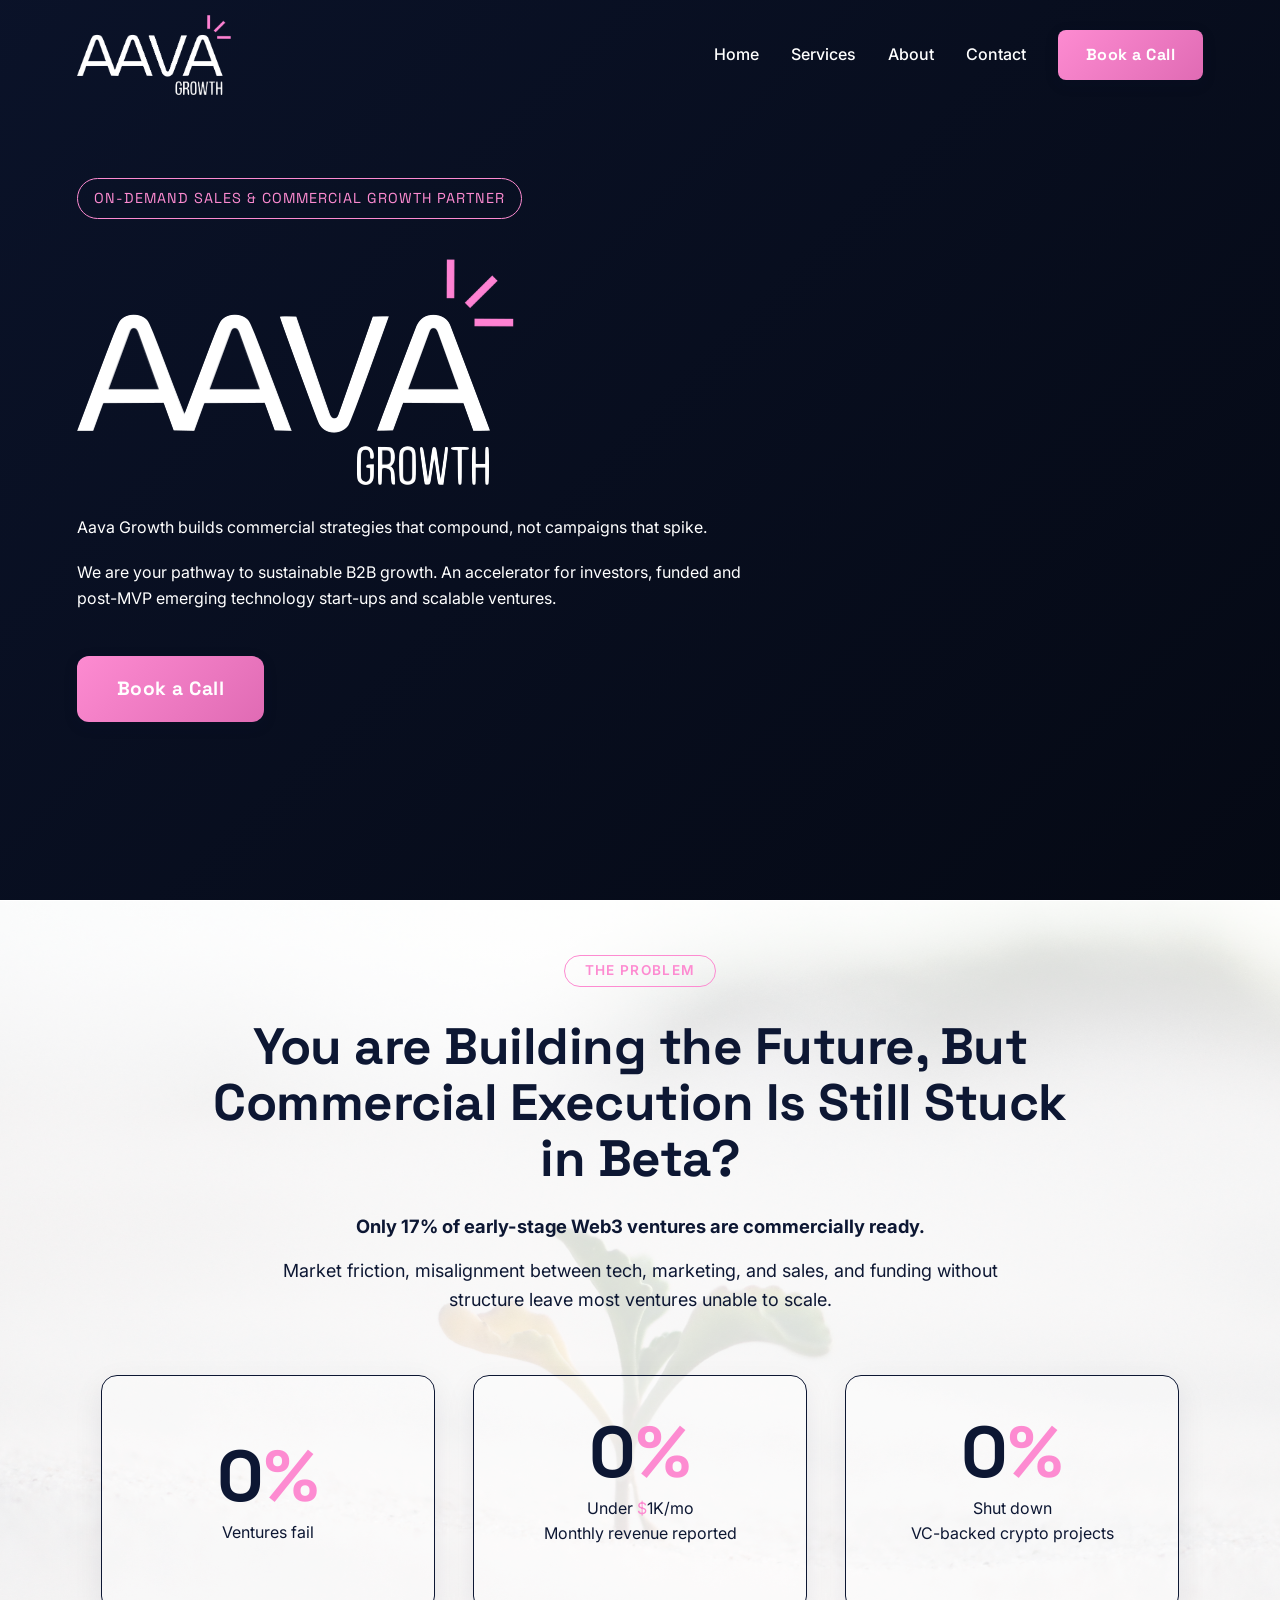
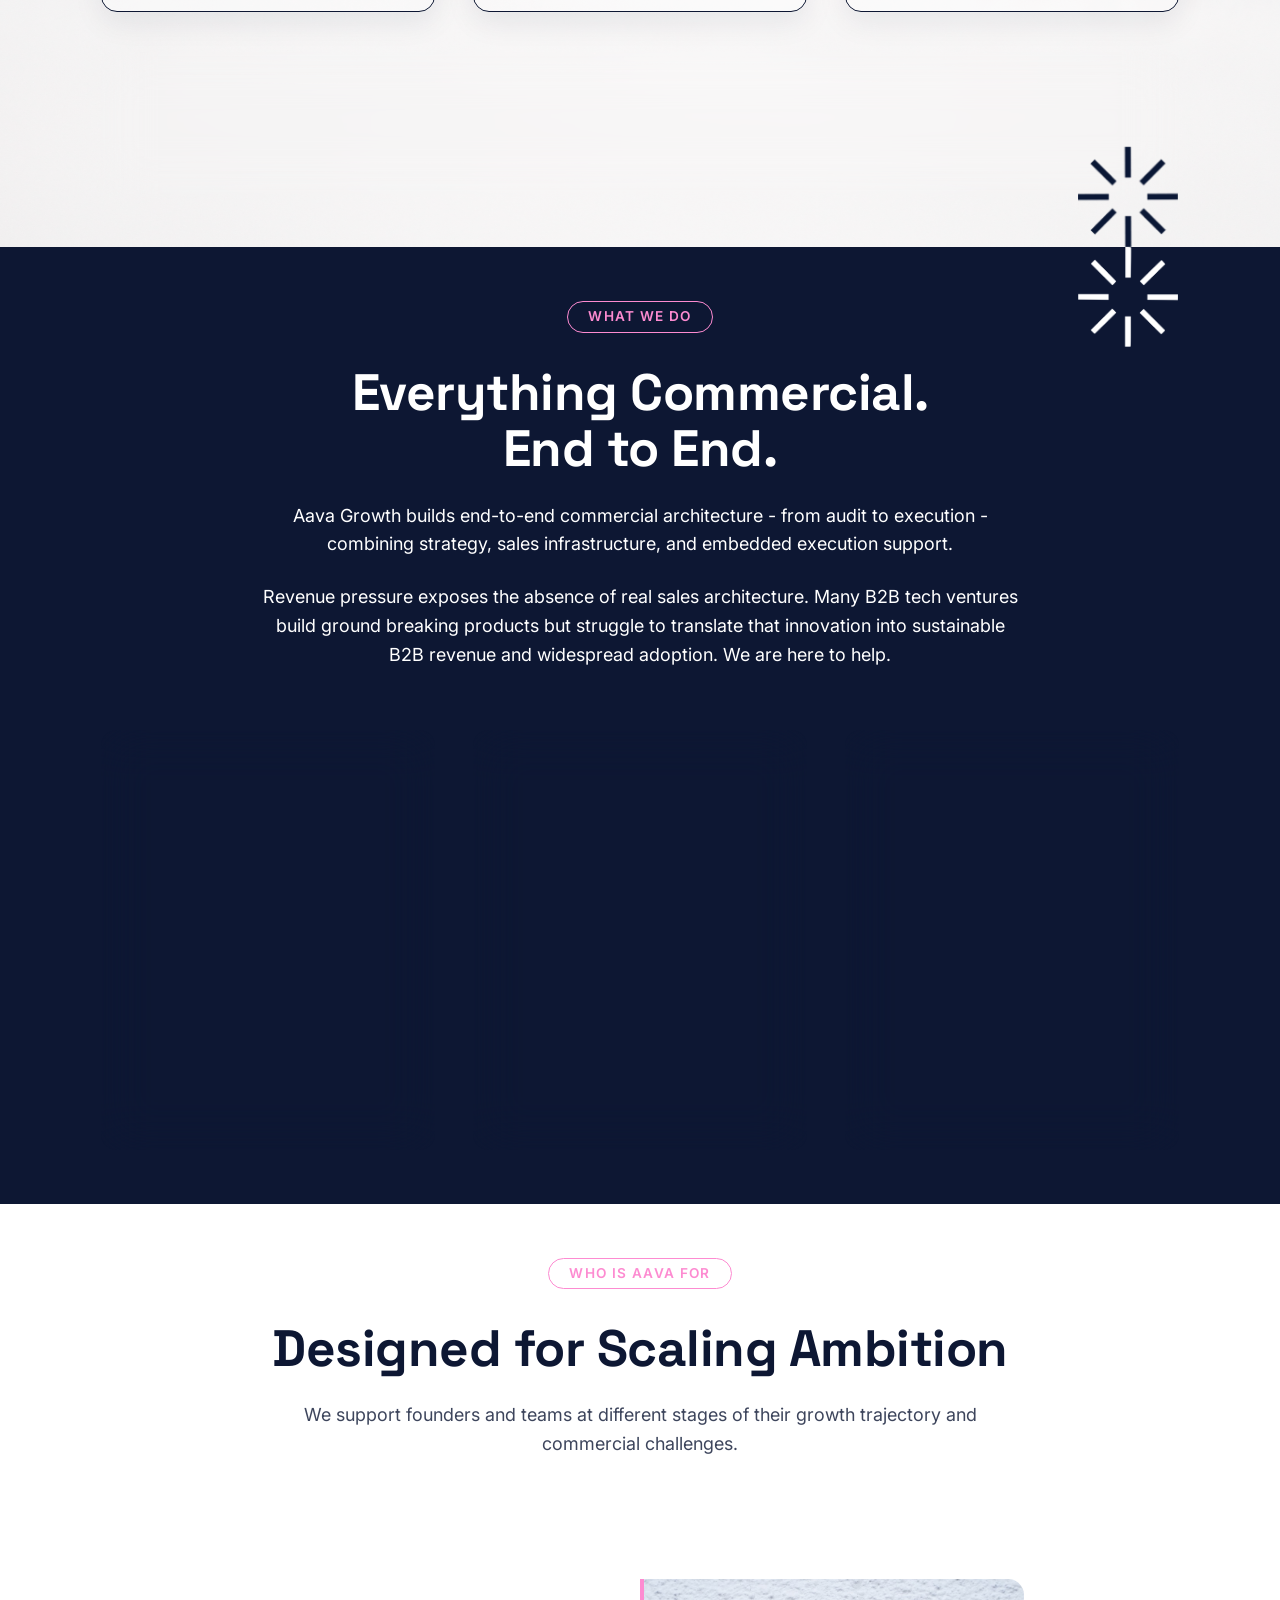
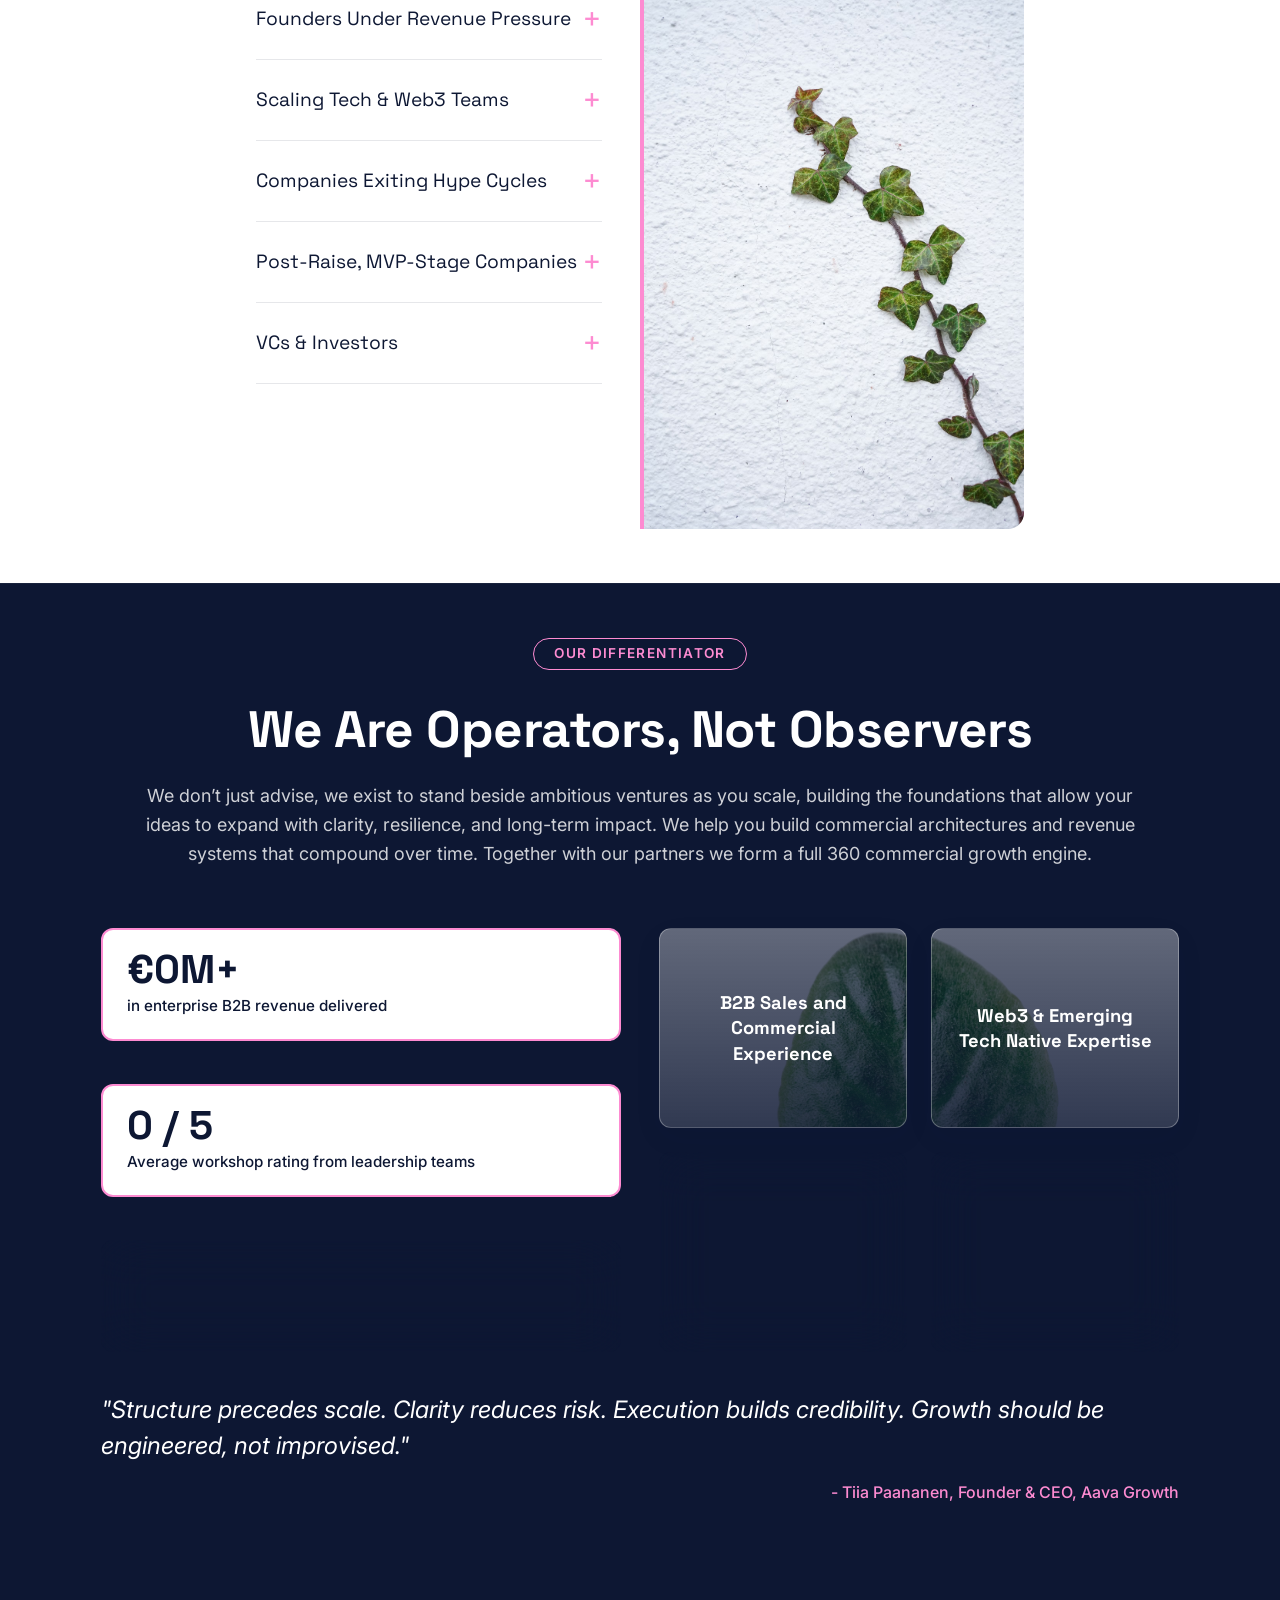
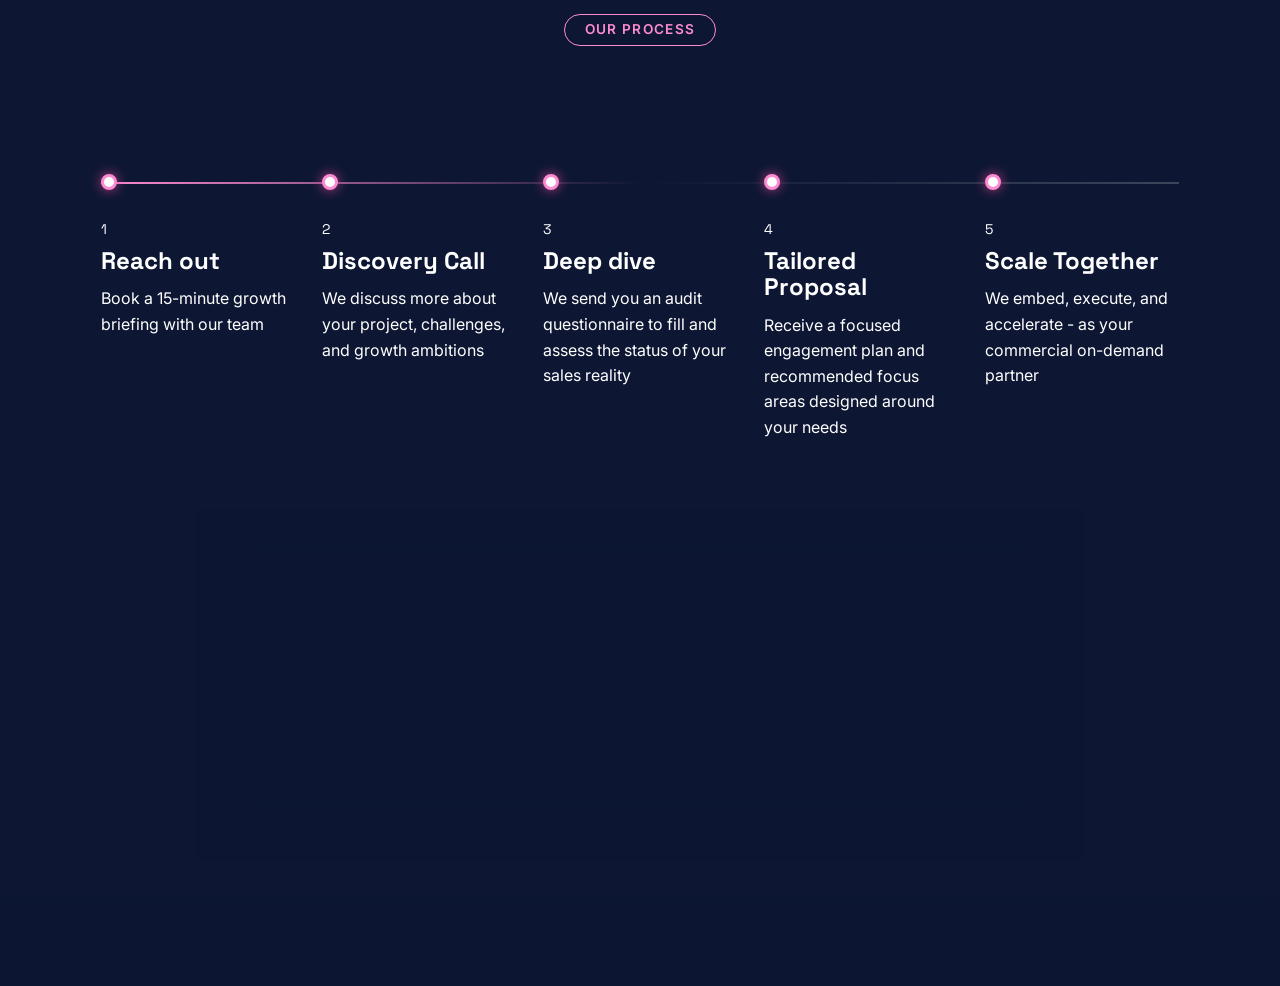
==== commit 82778b89: "V9" ====
--- a/index.html
+++ b/index.html
@@ -5,8 +5,11 @@
     <meta charset="UTF-8">
     <meta name="viewport" content="width=device-width, initial-scale=1.0">
     <title>Aava Growth | On-Demand Sales & Commercial Growth Partner</title>
-    <meta name="description"
-        content="Aava Growth is your B2B commercial operating system. An accelerator tailored for scalable emerging tech and post-MVP Web3 ventures.">
+    <link rel="icon" type="image/png" href="Assets2/ICONS/A_white.png">
+    <meta property="og:title" content="Aava Growth | On-Demand Sales & Commercial Growth Partner">
+    <meta property="og:description" content="Aava Growth builds commercial strategies that compound, not campaigns that spike. We are your pathway to sustainable B2B growth.">
+    <meta property="og:image" content="Assets2/AAVA_white.png">
+    <meta property="og:type" content="website">
 
     <link rel="preconnect" href="https://fonts.googleapis.com">
     <link rel="preconnect" href="https://fonts.gstatic.com" crossorigin>
@@ -59,7 +62,7 @@
         <video autoplay loop muted playsinline class="hero-bg-video">
             <source src="Assets2/Luxury_Glass_Effect_Video_Creation.mp4" type="video/mp4">
         </video>
-        
+
         <!-- Dark Overlay for Readability -->
         <div class="hero-overlay"></div>
 
@@ -76,9 +79,10 @@
 
                 <!-- 3. The Descriptive Paragraphs -->
                 <div class="hero-description">
-                  <p>Aava Growth builds commercial strategies that compound, not campaigns that spike.</p>
-                  <p>We are your pathway to sustainable B2B growth. An accelerator for investors, funded and post-MVP emerging technology start-ups and scalable ventures.</p>
-              </div>
+                    <p>Aava Growth builds commercial strategies that compound, not campaigns that spike.</p>
+                    <p>We are your pathway to sustainable B2B growth. An accelerator for investors, funded and post-MVP
+                        emerging technology start-ups and scalable ventures.</p>
+                </div>
 
                 <!-- 4. The "Book a Call" Button -->
                 <div class="hero-actions">
@@ -95,10 +99,11 @@
                 <div class="subtitle-badge badge-alert">
                     THE PROBLEM
                 </div>
-                <h2 class="section-title">You are Building the Future — But Commercial Execution Is Still Stuck in Beta?</h2>
+                <h2 class="section-title">You are Building the Future, But Commercial Execution Is Still Stuck in Beta?</h2>
                 <p class="section-subtitle">Only 17% of early-stage Web3 ventures are commercially ready.</p>
                 <p class="section-description">
-                    Market friction, misalignment between tech, marketing, and sales, and funding without structure leave most ventures unable to scale.
+                    Market friction, misalignment between tech, marketing, and sales, and funding without structure
+                    leave most ventures unable to scale.
                 </p>
             </div>
 
@@ -123,10 +128,12 @@
             </div>
 
             <div class="highlight-banner glass-panel banner-with-image">
-                <div class="banner-content-wrapper" style="background-color: #0D1733 !important; background: #0D1733 !important; border-color: #0D1733 !important;">
+                <div class="banner-content-wrapper"
+                    style="background-color: #0D1733 !important; background: #0D1733 !important; border-color: #0D1733 !important;">
                     <img src="Assets2/ICONS/Focus_pink.png" alt="Focus Icon" class="banner-custom-icon">
                     <div class="banner-text">
-                        <p style="color: #FFFFFF !important;"><strong style="color: #FFFFFF !important;">Visibility feels like growth, until cash flow proves otherwise.</strong> We transform
+                        <p style="color: #FFFFFF !important;"><strong style="color: #FFFFFF !important;">Visibility
+                                feels like growth, until cash flow proves otherwise.</strong> We transform
                             brand awareness into commercial traction — qualified leads, meaningful partnerships, and
                             repeatable sales processes that scale.</p>
                     </div>
@@ -138,7 +145,8 @@
 
     <!-- STEP 3: CORE SERVICES -->
     <section id="services" class="section services-section">
-        <img src="Assets2/ICONS/radiate-white.png" alt="" aria-hidden="true" class="transition-icon transition-icon-bottom">
+        <img src="Assets2/ICONS/radiate-white.png" alt="" aria-hidden="true"
+            class="transition-icon transition-icon-bottom">
         <div class="container">
             <div class="section-header text-center">
                 <div class="subtitle-badge badge-alert">
@@ -146,10 +154,13 @@
                 </div>
                 <h2 class="section-title">Everything Commercial.<br>End to End.</h2>
                 <p class="section-description">
-                    Aava Growth builds end-to-end commercial architecture - from audit to execution - combining strategy, sales infrastructure, and embedded execution support.
+                    Aava Growth builds end-to-end commercial architecture - from audit to execution - combining
+                    strategy, sales infrastructure, and embedded execution support.
                 </p>
                 <p class="section-description" style="margin-top: 24px;">
-                    Revenue pressure exposes the absence of real sales architecture. Many B2B tech ventures build ground breaking products but struggle to translate that innovation into sustainable B2B revenue and widespread adoption. We are here to help.
+                    Revenue pressure exposes the absence of real sales architecture. Many B2B tech ventures build ground
+                    breaking products but struggle to translate that innovation into sustainable B2B revenue and
+                    widespread adoption. We are here to help.
                 </p>
             </div>
 
@@ -165,7 +176,8 @@
                         </div>
                         <div class="flip-card-back glass-panel">
                             <h3>Audit</h3>
-                            <p>Independent assessment of sales and commercial readiness for scaling ventures and investors.</p>
+                            <p>Independent assessment of sales and commercial readiness for scaling ventures and
+                                investors.</p>
                         </div>
                     </div>
                 </div>
@@ -181,7 +193,8 @@
                         </div>
                         <div class="flip-card-back glass-panel strategy-back">
                             <h3 class="text-dark">Strategy</h3>
-                            <p class="text-dark">Strategic sales architecture and commercial blueprints that transform vision into scalable revenue systems.</p>
+                            <p class="text-dark">Strategic sales architecture and commercial blueprints that transform
+                                vision into scalable revenue systems.</p>
                         </div>
                     </div>
                 </div>
@@ -197,65 +210,71 @@
                         </div>
                         <div class="flip-card-back glass-panel">
                             <h3>Execution</h3>
-                            <p>Hands-on sales support and embedded fractional commercial talent to accelerate revenue and scale sales.</p>
-                        </div>
-                    </div>
-                </div>
-            </div>
-        </div>
-    </section>
-
-<section id="who-for" class="section who-for-section">
-    <div class="container">
-        <div class="section-header text-center">
-            <div class="subtitle-badge badge-alert">WHO IS AAVA FOR</div>
-            <h2 class="section-title">Designed for Scaling Ambition</h2>
-            <p class="section-description" style="margin-top: 20px; color: rgba(13, 23, 51, 0.8);">We support founders and teams at different stages of their growth trajectory and commercial challenges.</p>
-        </div>
-        
-        <div class="who-for-layout">
-            <div class="who-for-default"></div>
-
-            <div class="who-for-list">
-                <div class="who-for-item">
-                    <div class="who-for-title">Founders Under Revenue Pressure <span class="plus-icon">+</span></div>
-                    <div class="who-for-content bg-founders">
-                        <h4>Founders Under Revenue Pressure</h4>
-                        <p>You’ve built something real — but revenue isn’t keeping pace with expectations. Aava helps replace ad-hoc selling and scattered activity with a structured commercial engine designed to produce predictable B2B revenue.</p>
-                    </div>
-                </div>
-                <div class="who-for-item">
-                    <div class="who-for-title">Scaling Tech & Web3 Teams <span class="plus-icon">+</span></div>
-                    <div class="who-for-content bg-web3">
-                        <h4>Scaling Tech & Web3 Teams</h4>
-                        <p>Your product works and the market opportunity is clear, but your go-to-market lacks structure. Aava embeds into your business to design and operationalize the B2B sales architecture required to scale.</p>
-                    </div>
-                </div>
-                <div class="who-for-item">
-                    <div class="who-for-title">Companies Exiting Hype Cycles <span class="plus-icon">+</span></div>
-                    <div class="who-for-content bg-companies">
-                        <h4>Companies Exiting Hype Cycles</h4>
-                        <p>You’ve had visibility, community growth, or market buzz — but attention hasn’t translated into revenue. Aava replaces reactive tactics with disciplined commercial systems that turn momentum into sustainable, owned growth.</p>
-                    </div>
-                </div>
-                <div class="who-for-item">
-                    <div class="who-for-title">Post-Raise, MVP-Stage Companies <span class="plus-icon">+</span></div>
-                    <div class="who-for-content bg-post">
-                        <h4>Post-Raise, MVP-Stage Companies</h4>
-                        <p>You’ve secured funding and your MVP is live. This is the moment to build the commercial foundations early — before scaling headcount or burning runway — so growth becomes structured, repeatable, and investor-credible.</p>
-                    </div>
-                </div>
-                <div class="who-for-item">
-                    <div class="who-for-title">VCs & Investors <span class="plus-icon">+</span></div>
-                    <div class="who-for-content bg-vcs">
-                        <h4>VCs & Investors</h4>
-                        <p>You’re evaluating a project and need more than a pitch deck. Aava’s Assessment Service provides independent, rigorous due diligence — assessing technology fundamentals, financial health, marketing traction, and sales readiness — so you can invest with confidence, not assumption.</p>
-                    </div>
-                </div>
-            </div>
-        </div>
-    </div>
-</section>
+                            <p>Hands-on sales support and embedded fractional commercial talent to accelerate revenue
+                                and scale sales.</p>
+                        </div>
+                    </div>
+                </div>
+            </div>
+        </div>
+    </section>
+
+    <section id="who-for" class="section who-for-section">
+        <div class="container">
+            <div class="section-header text-center">
+                <div class="subtitle-badge badge-alert">WHO IS AAVA FOR</div>
+                <h2 class="section-title">Designed for Scaling Ambition</h2>
+                <p class="section-description" style="margin-top: 20px; color: rgba(13, 23, 51, 0.8);">We support
+                    founders and teams at different stages of their growth trajectory and commercial challenges.</p>
+            </div>
+
+            <div class="who-for-layout">
+                <div class="who-for-default"></div>
+
+                <div class="who-for-list">
+                    <div class="who-for-item">
+                        <div class="who-for-title">Founders Under Revenue Pressure <span class="plus-icon">+</span>
+                        </div>
+                        <div class="who-for-content bg-founders">
+                            <h4>Founders Under Revenue Pressure</h4>
+                            <p>You’ve built something real, but revenue isn’t keeping pace with expectations. Aava helps replace ad-hoc selling and scattered activity with a structured commercial engine designed to produce predictable B2B revenue.</p>
+                        </div>
+                    </div>
+                    <div class="who-for-item">
+                        <div class="who-for-title">Scaling Tech & Web3 Teams <span class="plus-icon">+</span></div>
+                        <div class="who-for-content bg-web3">
+                            <h4>Scaling Tech & Web3 Teams</h4>
+                            <p>Your product works and the market opportunity is clear, but your go-to-market lacks
+                                structure. Aava embeds into your business to design and operationalize the B2B sales
+                                architecture required to scale.</p>
+                        </div>
+                    </div>
+                    <div class="who-for-item">
+                        <div class="who-for-title">Companies Exiting Hype Cycles <span class="plus-icon">+</span></div>
+                        <div class="who-for-content bg-companies">
+                            <h4>Companies Exiting Hype Cycles</h4>
+                            <p>You’ve had visibility, community growth, or market buzz, but attention hasn’t translated into revenue. Aava replaces reactive tactics with disciplined commercial systems that turn momentum into sustainable, owned growth.</p>
+                        </div>
+                    </div>
+                    <div class="who-for-item">
+                        <div class="who-for-title">Post-Raise, MVP-Stage Companies <span class="plus-icon">+</span>
+                        </div>
+                        <div class="who-for-content bg-post">
+                            <h4>Post-Raise, MVP-Stage Companies</h4>
+                            <p>You’ve secured funding and your MVP is live. This is the moment to build the commercial foundations early, before scaling headcount or burning runway, so growth becomes structured, repeatable, and investor-credible.</p>
+                        </div>
+                    </div>
+                    <div class="who-for-item">
+                        <div class="who-for-title">VCs & Investors <span class="plus-icon">+</span></div>
+                        <div class="who-for-content bg-vcs">
+                            <h4>VCs & Investors</h4>
+                            <p>You’re evaluating a project and need more than a pitch deck. Aava’s Assessment Service provides independent, rigorous due diligence; assessing technology fundamentals, financial health, marketing traction, and sales readiness; so you can invest with confidence, not assumption.</p>
+                        </div>
+                    </div>
+                </div>
+            </div>
+        </div>
+    </section>
 
     <!-- STEP 5: THE AAVA DIFFERENCE -->
     <section id="difference" class="section difference-section">
@@ -265,8 +284,12 @@
                     <div class="subtitle-badge badge-alert">OUR DIFFERENTIATOR</div>
                 </div>
                 <h2 class="section-title text-center text-white">We Are Operators, Not Observers</h2>
-                <p class="section-description text-center text-white" style="margin: 20px auto 0 auto; max-width: 1000px; color: rgba(255,255,255,0.8) !important;">
-                    We don’t just advise, we exist to stand beside ambitious ventures as you scale, building the foundations that allow your ideas to expand with clarity, resilience, and long-term impact. We help you build commercial architectures and revenue systems that compound over time. Together with our partners we form a full 360 commercial growth engine.
+                <p class="section-description text-center text-white"
+                    style="margin: 20px auto 0 auto; max-width: 1000px; color: rgba(255,255,255,0.8) !important;">
+                    We don’t just advise, we exist to stand beside ambitious ventures as you scale, building the
+                    foundations that allow your ideas to expand with clarity, resilience, and long-term impact. We help
+                    you build commercial architectures and revenue systems that compound over time. Together with our
+                    partners we form a full 360 commercial growth engine.
                 </p>
             </div>
 
@@ -274,9 +297,8 @@
                 <!-- Left Column: Metrics -->
                 <div class="metrics-column">
                     <div class="metric-card glass-panel metric-pink">
-                        <div class="metric-number"><span id="counter-years" class="counter-val"
-                                data-target="200">0</span>+ Years</div>
-                        <p class="metric-label">Combined sales, technology, and marketing leadership experience</p>
+                        <div class="metric-number">€<span id="counter-revenue" class="counter-val" data-target="50">0</span>M+</div>
+                        <p class="metric-label">in enterprise B2B revenue delivered</p>
                     </div>
 
                     <div class="metric-card glass-panel metric-yellow">
@@ -301,7 +323,8 @@
                                 <h4 class="text-white text-center m-0">B2B Sales and Commercial Experience</h4>
                             </div>
                             <div class="flip-card-back">
-                                <p class="text-white text-center">Vetted pool of B2B sales talents ready to be plugged into your project for short or long term.</p>
+                                <p class="text-white text-center">Vetted pool of B2B sales talents ready to be plugged
+                                    into your project for short or long term.</p>
                             </div>
                         </div>
                     </div>
@@ -312,7 +335,8 @@
                                 <h4 class="text-white text-center m-0">Web3 & Emerging Tech Native Expertise</h4>
                             </div>
                             <div class="flip-card-back">
-                                <p class="text-white text-center">Deep understanding of decentralized and emerging technologies with community-driven models. We speak your language.</p>
+                                <p class="text-white text-center">Deep understanding of decentralized and emerging
+                                    technologies with community-driven models. We speak your language.</p>
                             </div>
                         </div>
                     </div>
@@ -323,7 +347,8 @@
                                 <h4 class="text-white text-center m-0">Embedded Execution Model</h4>
                             </div>
                             <div class="flip-card-back">
-                                <p class="text-white text-center">Seamless integration with your existing teams, working side-by-side to implement strategies and drive measurable results.</p>
+                                <p class="text-white text-center">Seamless integration with your existing teams, working
+                                    side-by-side to implement strategies and drive measurable results.</p>
                             </div>
                         </div>
                     </div>
@@ -334,7 +359,8 @@
                                 <h4 class="text-white text-center m-0">Operator<br>Mindset</h4>
                             </div>
                             <div class="flip-card-back">
-                                <p class="text-white text-center">We don't just advise; we embed ourselves as part of your team, bringing real-world, hands-on execution experience.</p>
+                                <p class="text-white text-center">We don't just advise; we embed ourselves as part of
+                                    your team, bringing real-world, hands-on execution experience.</p>
                             </div>
                         </div>
                     </div>
@@ -345,7 +371,7 @@
             <div class="founder-quote">
                 <blockquote>
                     "Structure precedes scale. Clarity reduces risk. Execution builds credibility. Growth should
-                    be engineered — not improvised."
+                    be engineered, not improvised."
                 </blockquote>
                 <div class="quote-author">- Tiia Paananen, Founder & CEO, Aava Growth</div>
             </div>
@@ -356,9 +382,9 @@
     <section id="process" class="section process-section">
         <div class="container">
             <div class="section-header text-center">
-          <div class="section-header text-center">
-              <div class="subtitle-badge badge-alert">OUR PROCESS</div>
-          </div>
+                <div class="section-header text-center">
+                    <div class="subtitle-badge badge-alert">OUR PROCESS</div>
+                </div>
             </div>
 
             <!-- Horizontal Timeline -->
@@ -398,7 +424,7 @@
             <!-- Final CTA -->
             <div class="cta-container">
                 <h2 class="text-dark">Let's Build Your Growth Engine</h2>
-                <p class="text-dark">Book a Growth Briefing — and let's turn your vision into revenue.</p>
+                <p class="text-dark">Book a Growth Briefing and let's turn your vision into revenue.</p>
                 <div class="hero-actions" style="margin-top: 32px;">
                     <a href="contact.html" class="btn btn-primary btn-large">Let's Talk</a>
                 </div>
@@ -408,7 +434,10 @@
         <footer class="footer">
             <div class="container" style="display: flex; justify-content: space-between; align-items: center; width: 100%;">
                 <p>&copy; 2026 Aava Growth. Partners in your growth.</p>
-                <a href="mailto:hello@aavagrowth.com" class="footer-link">hello@aavagrowth.com</a>
+                <div style="display: flex; gap: 30px;">
+                    <a href="mailto:hello@aavagrowth.com" class="footer-link">hello@aavagrowth.com</a>
+                    <a href="https://www.linkedin.com/company/aava-growth" target="_blank" class="footer-link">LinkedIn</a>
+                </div>
             </div>
         </footer>
 
--- a/styles.css
+++ b/styles.css
@@ -2121,6 +2121,7 @@
 }
 
 /* ABOUT PAGE GLOBAL DARK THEME */
+body.about-page,
 .about-page .section {
     background-color: #0D1733 !important;
     border-top: none !important;
@@ -2568,3 +2569,52 @@
         bottom: 20px !important;
     }
 }
+
+/* --- INFINITE LOGO CAROUSEL --- */
+.logo-carousel-container {
+    overflow: hidden;
+    width: 100%;
+    position: relative;
+    padding: 20px 0;
+    /* Creates a fade effect on the left and right edges */
+    -webkit-mask-image: linear-gradient(to right, transparent, black 10%, black 90%, transparent);
+    mask-image: linear-gradient(to right, transparent, black 10%, black 90%, transparent);
+}
+
+.logo-carousel-track {
+    display: flex;
+    align-items: center;
+    width: max-content;
+    animation: carousel-scroll 80s linear infinite;
+}
+
+.logo-carousel-track:hover {
+    animation-play-state: paused; /* Pauses the scroll when the user hovers over it */
+}
+
+.carousel-logo {
+    height: 45px; /* Slightly larger since they are full color blocks */
+    width: auto;
+    margin: 0 24px; /* Spacing between logos */
+    object-fit: contain;
+    border-radius: 8px; /* Softens the hard JPEG edges */
+    box-shadow: 0 4px 12px rgba(0, 0, 0, 0.2); /* Adds a subtle shadow for depth */
+    transition: transform 0.3s ease;
+}
+
+.carousel-logo:hover {
+    transform: scale(1.08); /* Replaces the color flash with a slight physical pop */
+}
+
+@keyframes carousel-scroll {
+    0% { transform: translateX(0); }
+    100% { transform: translateX(-50%); } /* Scrolls exactly half the track to loop perfectly */
+}
+
+/* Mobile Adjustments for Carousel */
+@media (max-width: 900px) {
+    .carousel-logo {
+        height: 25px; /* Even smaller on phones */
+        margin: 0 20px;
+    }
+}
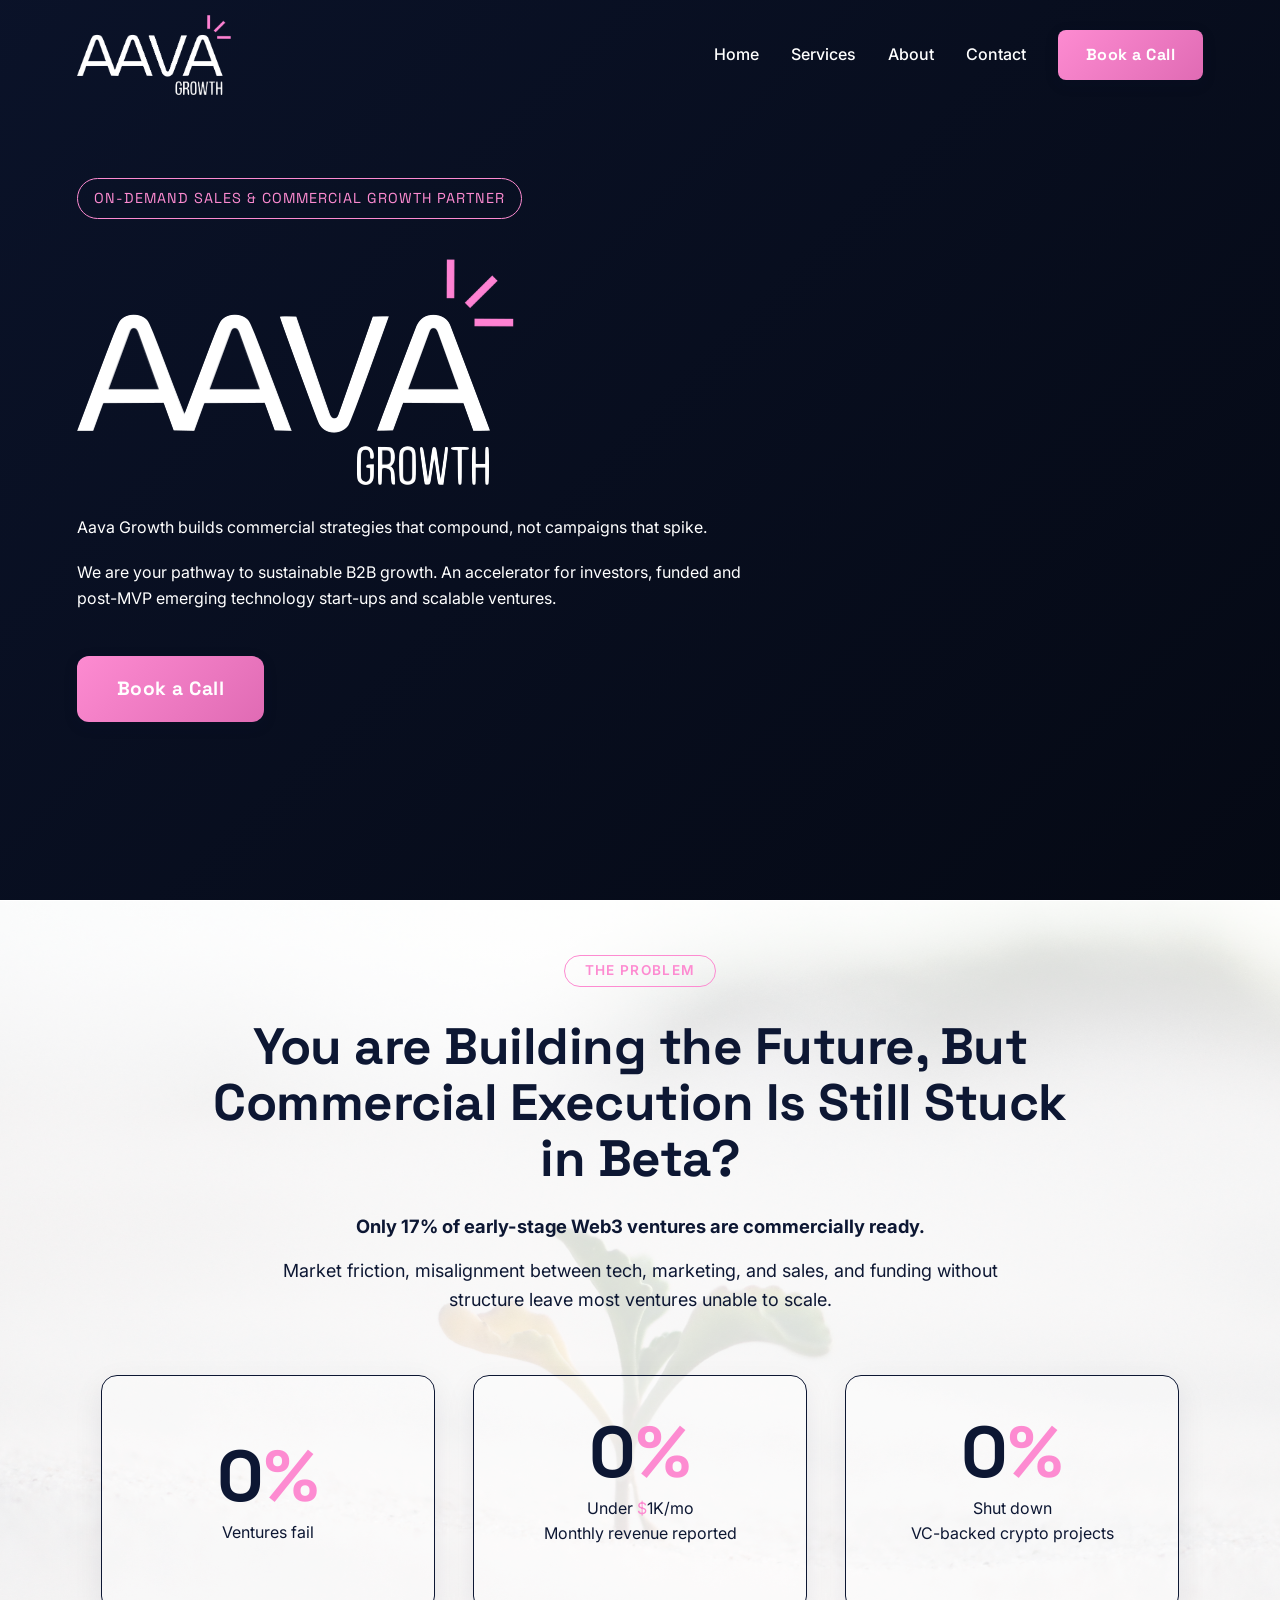
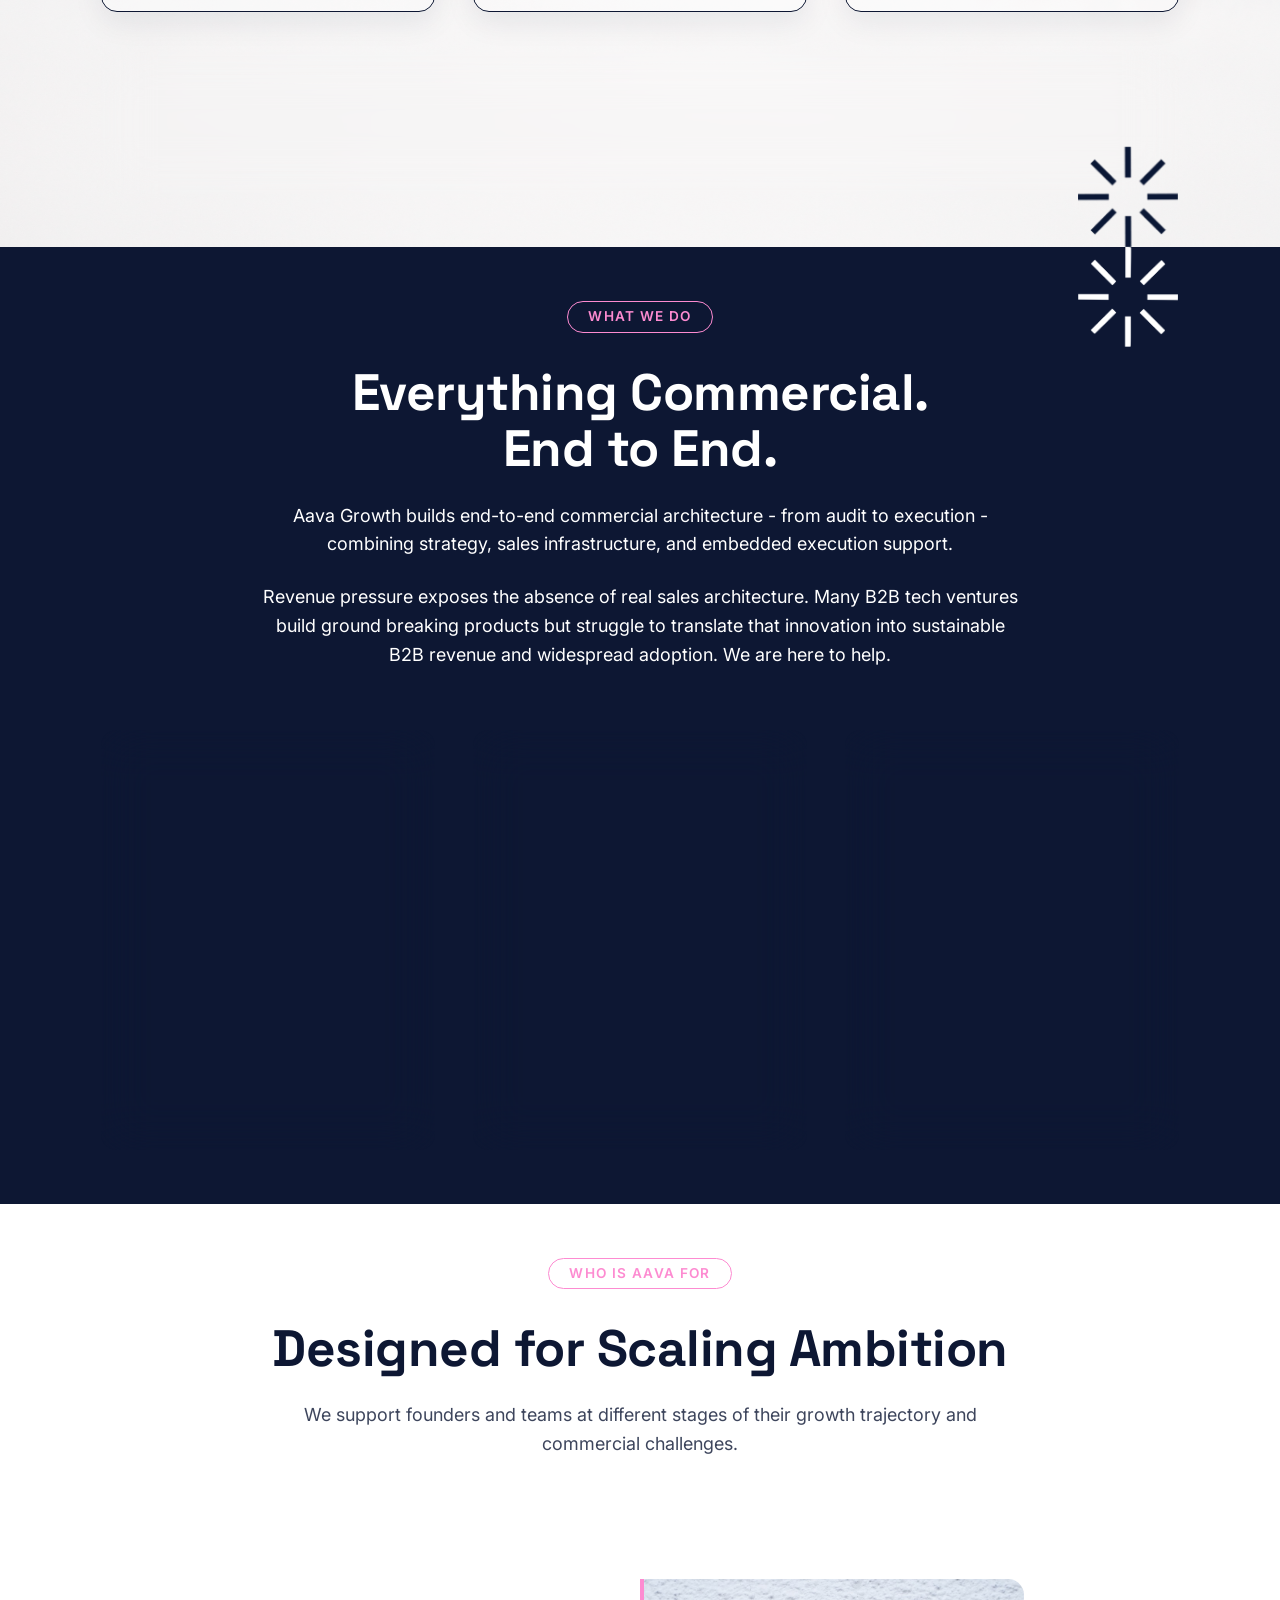
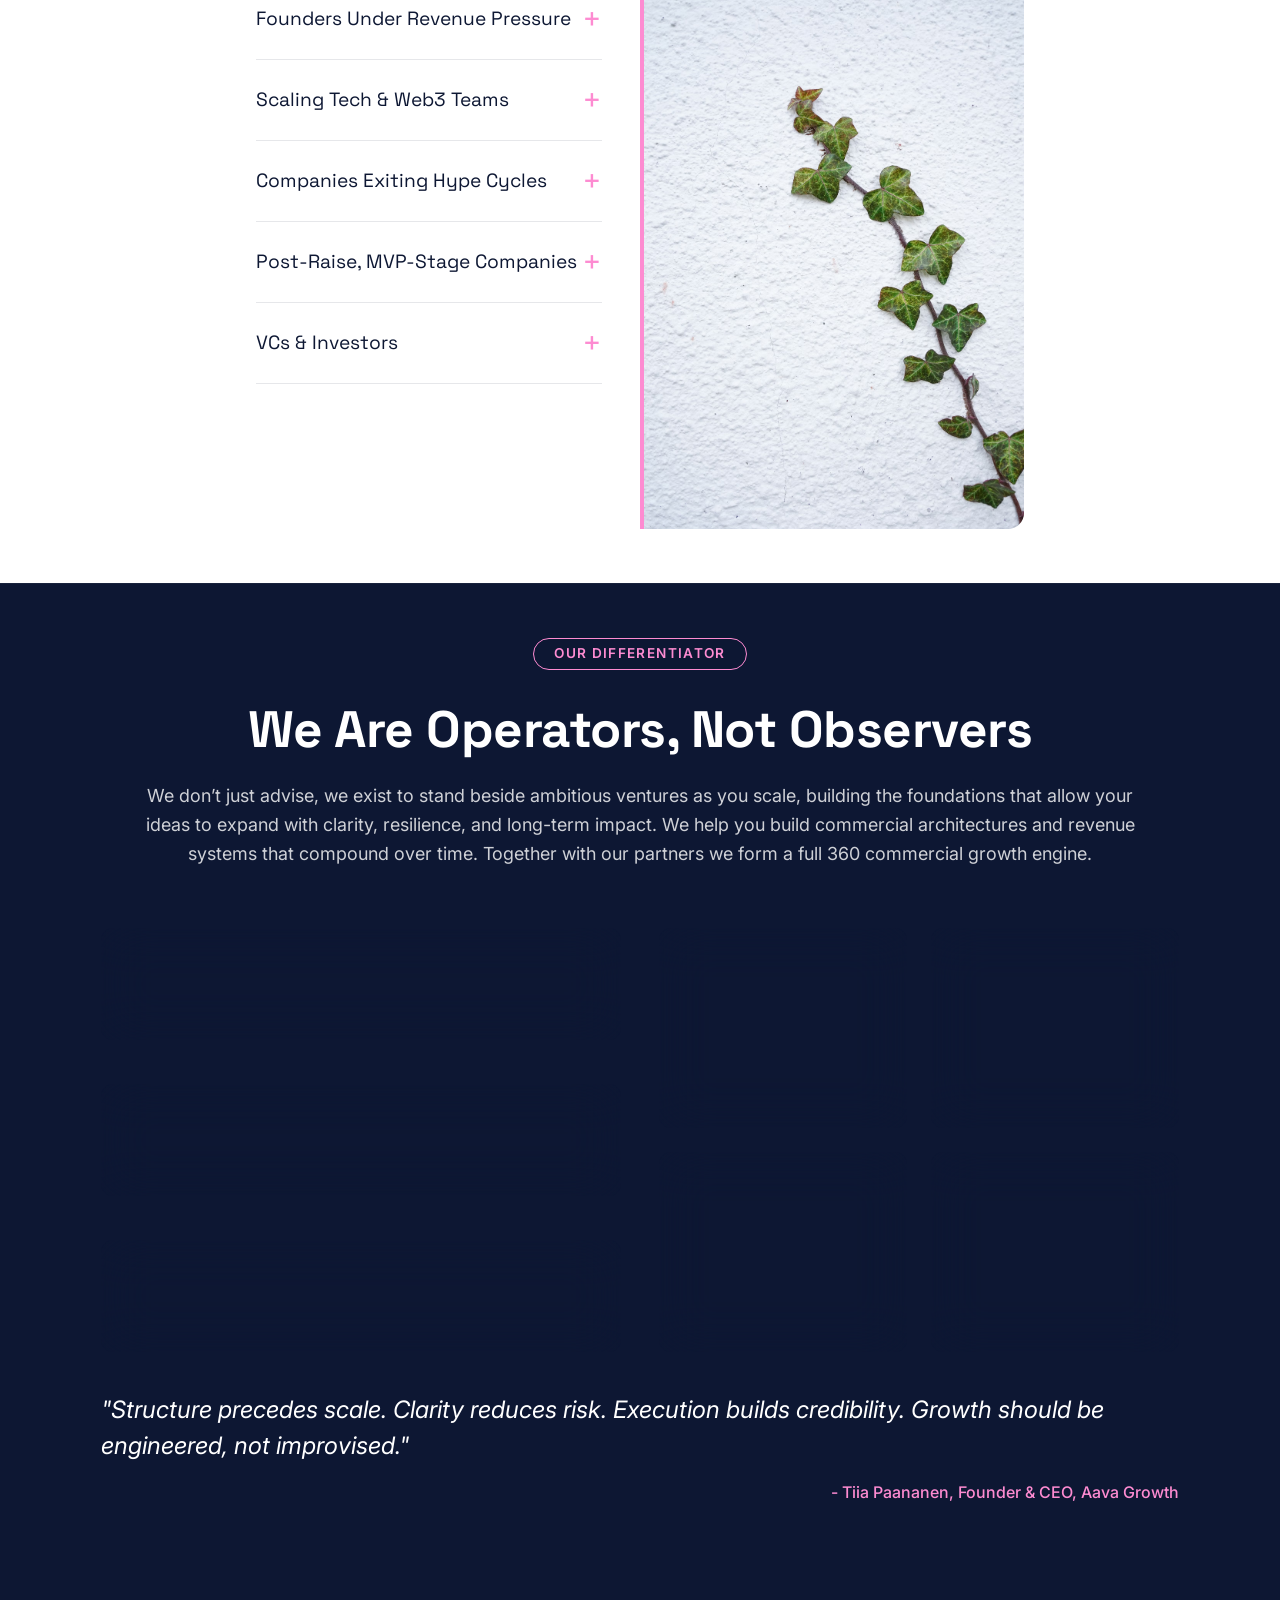
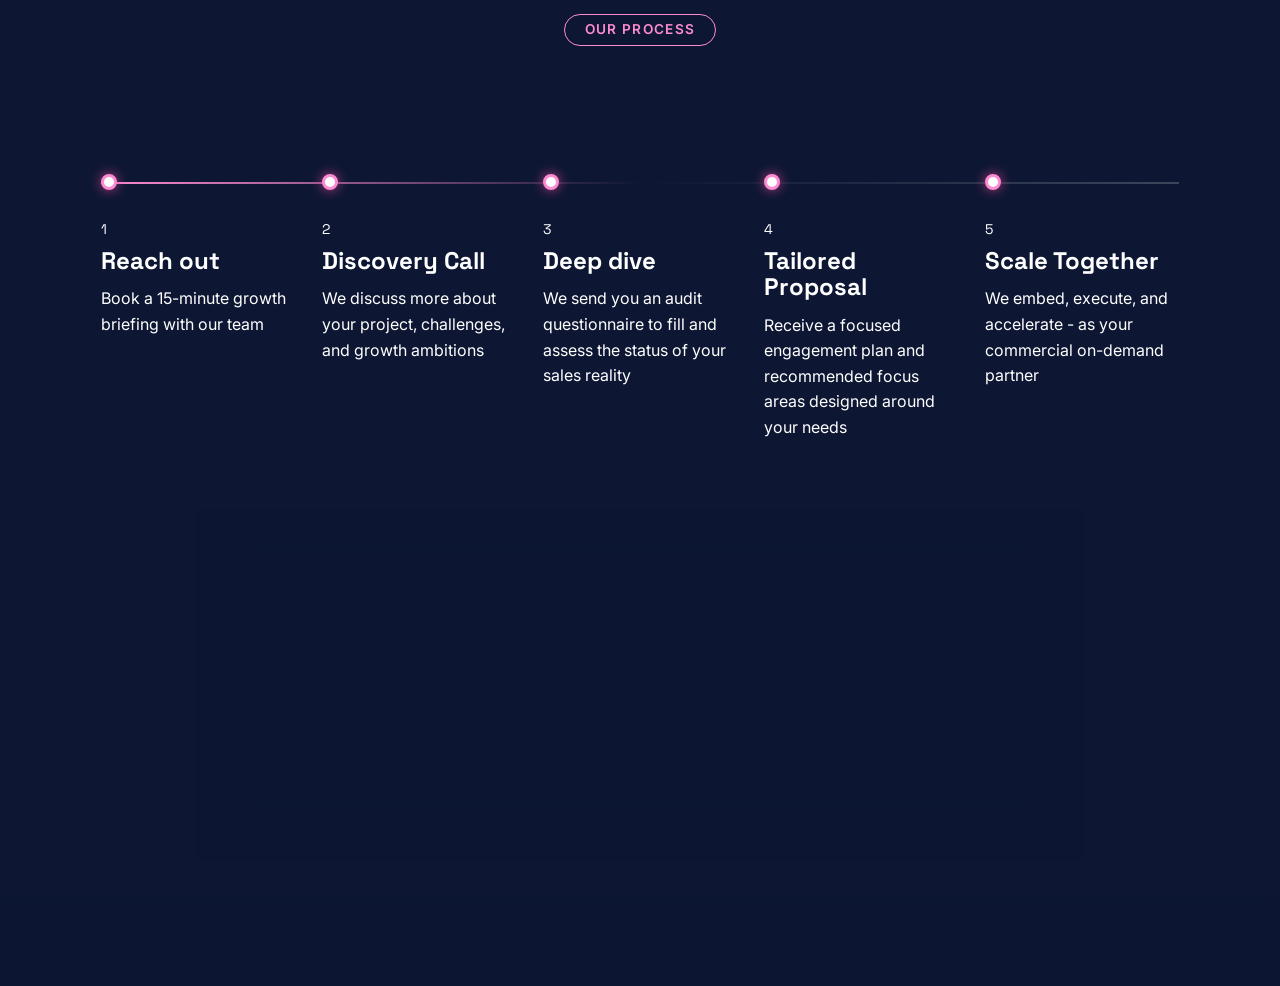
==== commit 9ca4ed7c: "V10" ====
--- a/index.html
+++ b/index.html
@@ -5,10 +5,17 @@
     <meta charset="UTF-8">
     <meta name="viewport" content="width=device-width, initial-scale=1.0">
     <title>Aava Growth | On-Demand Sales & Commercial Growth Partner</title>
+    <!-- Standard Meta Description for Google Search -->
+    <meta name="description" content="Aava Growth builds commercial strategies that compound, not campaigns that spike. We help emerging technology and Web3 companies build predictable B2B growth through commercial strategy, sales architecture and embedded execution.">
+
+    <!-- Favicon for Browser Tab -->
     <link rel="icon" type="image/png" href="Assets2/ICONS/A_white.png">
+
+    <!-- Open Graph Meta Tags for Link Sharing (WhatsApp, Slack, iMessage, LinkedIn, etc.) -->
     <meta property="og:title" content="Aava Growth | On-Demand Sales & Commercial Growth Partner">
-    <meta property="og:description" content="Aava Growth builds commercial strategies that compound, not campaigns that spike. We are your pathway to sustainable B2B growth.">
-    <meta property="og:image" content="Assets2/AAVA_white.png">
+    <!-- Open Graph Meta Description for Social Sharing -->
+    <meta property="og:description" content="Aava Growth builds commercial strategies that compound, not campaigns that spike. We help emerging technology and Web3 companies build predictable B2B growth through commercial strategy, sales architecture and embedded execution.">
+    <meta property="og:image" content="./Assets2/Preview_Frame_3.png">
     <meta property="og:type" content="website">
 
     <link rel="preconnect" href="https://fonts.googleapis.com">
@@ -178,6 +185,7 @@
                             <h3>Audit</h3>
                             <p>Independent assessment of sales and commercial readiness for scaling ventures and
                                 investors.</p>
+                            <a href="services-audit.html" class="btn btn-small" style="margin-top: 16px; text-decoration: none; font-weight: 600; font-size: 0.9rem;">Learn More &rarr;</a>
                         </div>
                     </div>
                 </div>
@@ -195,6 +203,7 @@
                             <h3 class="text-dark">Strategy</h3>
                             <p class="text-dark">Strategic sales architecture and commercial blueprints that transform
                                 vision into scalable revenue systems.</p>
+                            <a href="services-strategy.html" class="btn btn-small" style="margin-top: 16px; text-decoration: none; font-weight: 600; font-size: 0.9rem;">Learn More &rarr;</a>
                         </div>
                     </div>
                 </div>
@@ -212,6 +221,7 @@
                             <h3>Execution</h3>
                             <p>Hands-on sales support and embedded fractional commercial talent to accelerate revenue
                                 and scale sales.</p>
+                            <a href="services-execution.html" class="btn btn-small" style="margin-top: 16px; text-decoration: none; font-weight: 600; font-size: 0.9rem;">Learn More &rarr;</a>
                         </div>
                     </div>
                 </div>
@@ -432,12 +442,10 @@
         </div>
 
         <footer class="footer">
-            <div class="container" style="display: flex; justify-content: space-between; align-items: center; width: 100%;">
-                <p>&copy; 2026 Aava Growth. Partners in your growth.</p>
-                <div style="display: flex; gap: 30px;">
-                    <a href="mailto:hello@aavagrowth.com" class="footer-link">hello@aavagrowth.com</a>
-                    <a href="https://www.linkedin.com/company/aava-growth" target="_blank" class="footer-link">LinkedIn</a>
-                </div>
+            <div class="container footer-inner">
+                <a href="mailto:hello@aavagrowth.com" class="footer-link footer-email">hello@aavagrowth.com</a>
+                <p class="footer-copy">&copy; 2026 Aava Growth. Partners in your growth.</p>
+                <a href="https://www.linkedin.com/company/aava-growth" target="_blank" rel="noopener noreferrer" class="footer-link footer-social">LinkedIn</a>
             </div>
         </footer>
 
--- a/styles.css
+++ b/styles.css
@@ -65,7 +65,14 @@
 
 /* COMPONENTS */
 .container {
-    max-width: var(--container-max-width);
+    /* .section is `display:flex; flex-direction:column`, and this rule's
+       `margin: 0 auto` gives the item auto cross-axis margins, which opts it
+       out of flex stretch. The container therefore shrink-to-fits its
+       max-content width and could grow WIDER than the section's content box
+       (about.html hit 1148px inside a 902px box at 1024px viewport).
+       min() caps it at the parent's content box without changing any container
+       that already fits, so it is a pure clamp. */
+    max-width: min(var(--container-max-width), 100%);
     margin: 0 auto;
     padding: 0 24px;
 }
@@ -1893,9 +1900,9 @@
 }
 
 /* Force Headings and Paragraphs to White */
-#audit h2, #audit h3, #audit h4, #audit p,
-#strategy h2, #strategy h3, #strategy h4, #strategy p,
-#execution h2, #execution h3, #execution h4, #execution p {
+#audit h1, #audit h2, #audit h3, #audit h4, #audit p,
+#strategy h1, #strategy h2, #strategy h3, #strategy h4, #strategy p,
+#execution h1, #execution h2, #execution h3, #execution h4, #execution p {
     color: #FFFFFF !important;
 }
 
@@ -2116,7 +2123,13 @@
     #audit .container, #strategy .container, #execution .container,
     #who-we-are .container, #our-mission .container, #our-vision .container, #philosophy .container, #our-partners .container {
         padding-left: 340px !important; /* Creates a safe lane for the sidebar */
-        max-width: 1400px !important; /* Allows boxes to stretch further to the right */
+        /* Was a flat `max-width: 1400px`, which is wider than the space these
+           sections actually have: the parent .section carries 80px side padding,
+           so 1400px only fits once the viewport reaches 1480px. Every laptop
+           between 1201px and 1479px (1280 / 1366 / 1440 included) was pushed
+           into a horizontal scrollbar. min() keeps the 1400px ceiling on large
+           screens but never lets the container exceed its parent's content box. */
+        max-width: min(1400px, 100%) !important;
     }
 }
 
@@ -2618,3 +2631,136 @@
         margin: 0 20px;
     }
 }
+
+
+/* --- SERVICES HUB: "WHAT WE DO" OVERVIEW CARD CTAs --- */
+/* Each overview card used to be one large <a> wrapping its whole contents.
+   An <a> cannot be nested inside another <a> (the HTML parser closes the outer
+   one and the card breaks apart), so the card is now a <div> and the
+   .explore-link inside it is stretched across the card via ::after. The whole
+   card therefore stays clickable while there is exactly one real link. */
+.service-overview-card {
+    position: relative;
+    transition: transform 0.3s ease, box-shadow 0.3s ease, border-color 0.3s ease;
+}
+
+.service-overview-card:hover {
+    transform: translateY(-6px);
+    box-shadow: 0 18px 40px rgba(13, 23, 51, 0.12);
+    border-color: #FD8BD1 !important;
+}
+
+.explore-link {
+    display: inline-flex;
+    align-items: center;
+    gap: 8px;
+    margin-top: auto;   /* pins the CTA to the card bottom so all three align */
+    padding-top: 24px;  /* clear air below the paragraph */
+    font-family: var(--font-body);
+    font-size: 1rem;
+    font-weight: 700;
+    letter-spacing: 0.01em;
+    color: #0D1733;
+    text-decoration: none;
+    transition: color 0.3s ease;
+}
+
+.explore-link span {
+    display: inline-block;
+    transition: transform 0.3s ease;
+}
+
+/* Hovering the link OR anywhere on the card lights up the CTA */
+.explore-link:hover,
+.service-overview-card:hover .explore-link {
+    color: #FD8BD1;
+}
+
+.explore-link:hover span,
+.service-overview-card:hover .explore-link span {
+    transform: translateX(6px);
+}
+
+/* Stretch the hit area over the entire card */
+.explore-link::after {
+    content: '';
+    position: absolute;
+    inset: 0;
+    border-radius: 16px;
+}
+
+/* Keyboard focus lands on the link, but should outline the whole card */
+.explore-link:focus-visible::after {
+    outline: 3px solid #FD8BD1;
+    outline-offset: 4px;
+}
+
+@media (prefers-reduced-motion: reduce) {
+    .service-overview-card,
+    .explore-link,
+    .explore-link span {
+        transition: none;
+    }
+    .service-overview-card:hover {
+        transform: none;
+    }
+}
+
+
+/* --- UNIFIED GLOBAL FOOTER (all pages except contact.html) --- */
+/* Layout: email hard left, copyright centred, LinkedIn hard right.
+   Uses a class rather than inline styles so the media query below can
+   actually override it (inline styles cannot be overridden by a stylesheet). */
+.footer-inner {
+    display: flex;
+    flex-wrap: wrap;
+    align-items: center;
+    justify-content: space-between;
+    gap: 8px 32px;
+    width: 100%;
+}
+
+.footer-inner .footer-copy {
+    flex: 1 1 auto;
+    text-align: center;
+    margin: 0;
+}
+
+.footer-inner .footer-email {
+    flex: 0 0 auto;
+    text-align: left;
+}
+
+.footer-inner .footer-social {
+    flex: 0 0 auto;
+    text-align: right;
+}
+
+/* Footer links had no hover feedback; match the site's pink accent. */
+.footer .footer-link:hover,
+.footer .footer-link:focus-visible {
+    color: #FD8BD1 !important;
+}
+
+/* Stack and centre on narrow screens so nothing collides or overflows. */
+@media (max-width: 700px) {
+    .footer-inner {
+        flex-direction: column;
+        justify-content: center;
+        text-align: center;
+        gap: 12px;
+    }
+
+    .footer-inner .footer-email,
+    .footer-inner .footer-social,
+    .footer-inner .footer-copy {
+        flex: 0 0 auto;
+        text-align: center;
+        width: 100%;
+    }
+
+    /* Contact details first, legal line last. */
+    .footer-inner .footer-copy {
+        order: 3;
+    }
+}
